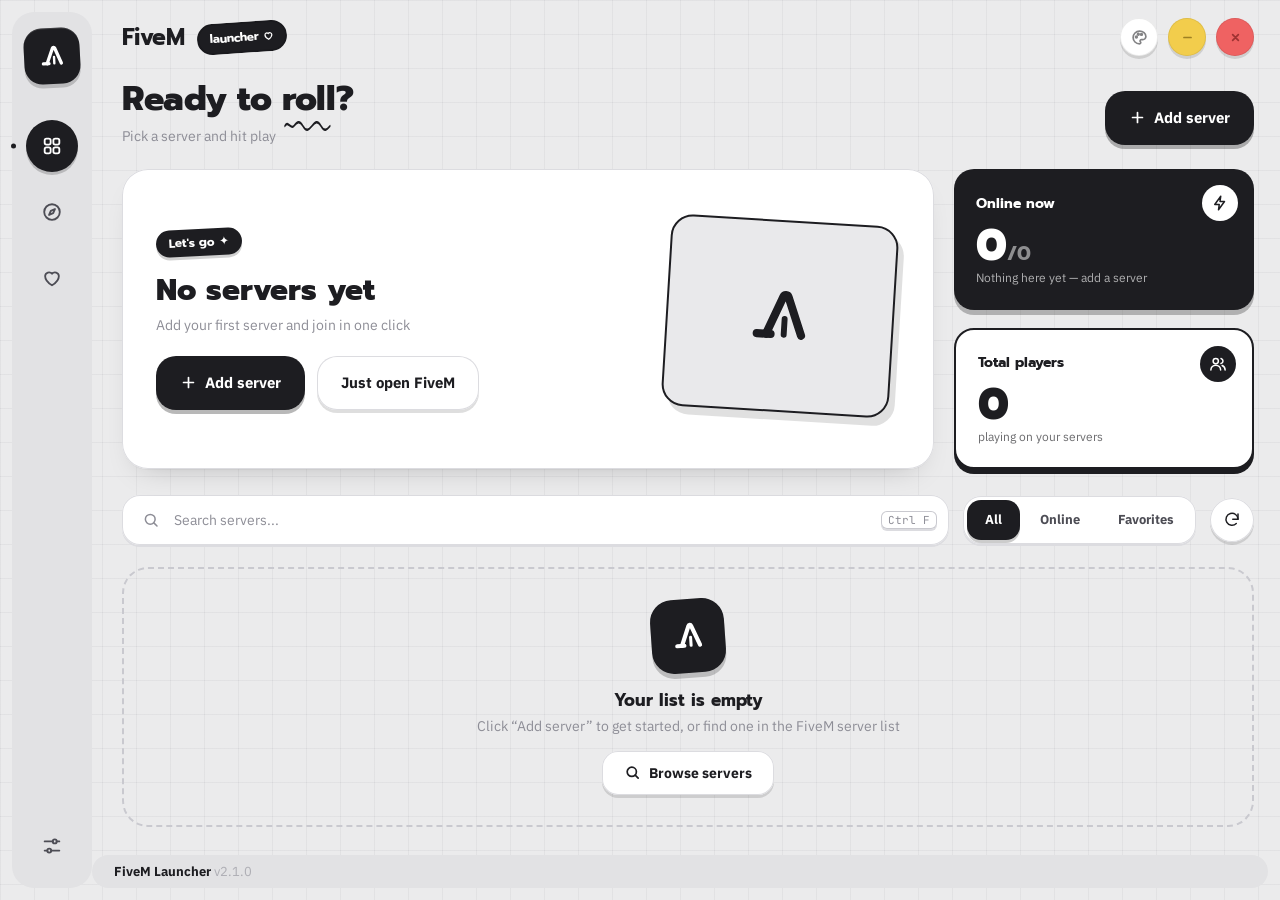
==== cmd/launcher/web/index.html @ 39880920 "2.3.0: browse the public FiveM server list - New Browse page: search servers by name/style, Thai-ser" ====
<!doctype html>
<html lang="th" data-theme="mono" data-motion="full" data-cursor="theme">
<head>
  <meta charset="utf-8" />
  <meta http-equiv="Content-Security-Policy"
    content="default-src 'self'; img-src * data: blob:; media-src * data:; style-src 'self' 'unsafe-inline'; font-src 'self' data:; script-src 'self'; connect-src 'self'" />
  <title>FiveM Launcher</title>
  <link rel="stylesheet" href="fonts/fonts.css" />
  <link rel="stylesheet" href="styles.css" />
</head>
<body>
  <div class="shell" id="shell">
    <aside class="side">
      <div class="mark" title="FiveM Launcher">
        <svg viewBox="0 0 40 40" aria-hidden="true"><path d="M13 30 21.2 9.5c.5-1.3 2.3-1.3 2.8 0L32 30" fill="none" stroke="currentColor" stroke-width="4.4" stroke-linecap="round" stroke-linejoin="round"/><path d="M8 30h7.5" stroke="currentColor" stroke-width="4.4" stroke-linecap="round"/><path d="M22.6 21.5v8.5" stroke="currentColor" stroke-width="3.2" stroke-linecap="round"/></svg>
      </div>
      <nav class="nav">
        <button class="nav-btn" data-page="home" title="หน้าหลัก">
          <svg viewBox="0 0 24 24"><rect x="4" y="4" width="6.5" height="6.5" rx="2"/><rect x="13.5" y="4" width="6.5" height="6.5" rx="2"/><rect x="4" y="13.5" width="6.5" height="6.5" rx="2"/><rect x="13.5" y="13.5" width="6.5" height="6.5" rx="2"/></svg>
        </button>
        <button class="nav-btn" data-page="browse" title="ค้นหาเซิร์ฟ">
          <svg viewBox="0 0 24 24"><circle cx="12" cy="12" r="8.5"/><path d="m15.2 8.8-1.9 4.5-4.5 1.9 1.9-4.5Z"/></svg>
        </button>
        <button class="nav-btn" data-page="favorites" title="เซิร์ฟโปรด">
          <svg viewBox="0 0 24 24"><path d="M12 20s-7.5-4.6-7.5-10.2A4.3 4.3 0 0 1 12 7.3a4.3 4.3 0 0 1 7.5 2.5C19.5 15.4 12 20 12 20Z"/></svg>
        </button>
      </nav>
      <div class="nav-spacer"></div>
      <button class="nav-btn" data-page="settings" title="ตั้งค่า">
        <svg viewBox="0 0 24 24"><path d="M4 7h9M17 7h3M4 17h3M11 17h9"/><circle cx="15" cy="7" r="2.2"/><circle cx="9" cy="17" r="2.2"/></svg>
      </button>
    </aside>

    <main class="main">
      <header class="titlebar">
        <div class="brand">
          <span class="brand-name" id="brandName">FiveM</span>
          <span class="brand-tag" id="brandTag">launcher <svg viewBox="0 0 24 24"><path d="M12 20s-7.5-4.6-7.5-10.2A4.3 4.3 0 0 1 12 7.3a4.3 4.3 0 0 1 7.5 2.5C19.5 15.4 12 20 12 20Z"/></svg></span>
        </div>
        <div class="win-ctrls">
          <button class="wc wc-theme" id="btnTheme" title="สลับธีม">
            <svg viewBox="0 0 24 24"><path d="M12 3a9 9 0 1 0 0 18c1.2 0 1.8-.9 1.8-1.8 0-.5-.2-.9-.5-1.2-.3-.3-.5-.8-.5-1.2 0-1 .8-1.8 1.8-1.8h2.1A4.3 4.3 0 0 0 21 10.7C21 6.4 17 3 12 3Z"/><circle cx="7.6" cy="11.2" r="1.2"/><circle cx="10.3" cy="7.4" r="1.2"/><circle cx="14.8" cy="7.6" r="1.2"/></svg>
          </button>
          <button class="wc wc-min" id="btnMin" title="ย่อหน้าต่าง"><svg viewBox="0 0 24 24"><path d="M7 12h10"/></svg></button>
          <button class="wc wc-close" id="btnClose" title="ปิดหน้าต่าง"><svg viewBox="0 0 24 24"><path d="m8 8 8 8M16 8l-8 8"/></svg></button>
        </div>
      </header>

      <div class="scroll" id="scroll">
        <div class="view" id="view"></div>
      </div>

      <footer class="foot">
        <div class="made">made with <span class="heart">♥</span> by <b id="madeBy">YOU</b></div>
        <button class="discord" id="btnDiscord">
          <svg viewBox="0 0 24 24"><path fill="currentColor" stroke="none" d="M19.3 5.3A16.6 16.6 0 0 0 15.2 4l-.5 1a15.4 15.4 0 0 0-5.4 0l-.5-1a16.5 16.5 0 0 0-4.1 1.3C2.1 9.2 1.4 13 1.7 16.7a16.7 16.7 0 0 0 5 2.6l1.1-1.7a10.7 10.7 0 0 1-1.7-.8l.4-.3a11.9 11.9 0 0 0 11 0l.4.3c-.5.3-1.1.6-1.7.8l1.1 1.7a16.6 16.6 0 0 0 5-2.6c.4-4.3-.7-8-3-11.4ZM8.7 14.5c-1 0-1.8-.9-1.8-2s.8-2 1.8-2 1.8.9 1.8 2-.8 2-1.8 2Zm6.6 0c-1 0-1.8-.9-1.8-2s.8-2 1.8-2 1.8.9 1.8 2-.8 2-1.8 2Z"/></svg>
          Discord
        </button>
      </footer>
    </main>
  </div>

  <div id="modalRoot"></div>
  <div class="toasts" id="toasts"></div>
  <div class="menu-layer" id="menuLayer"></div>

  <script src="config.js"></script>
  <script src="build-config.js"></script>
  <script src="i18n.js"></script>
  <script src="bridge.js"></script>
  <script src="demo-bridge.js"></script>
  <script src="app.js"></script>
</body>
</html>
---- cmd/launcher/web/fonts/fonts.css ----
/* ฟอนต์ฝังในโปรแกรม (SIL Open Font License — ดู OFL-*.txt) */
@font-face { font-family: 'Prompt'; font-weight: 600; font-display: block; src: url('Prompt-SemiBold.woff') format('woff'); }
@font-face { font-family: 'Prompt'; font-weight: 700; font-display: block; src: url('Prompt-Bold.woff') format('woff'); }
@font-face { font-family: 'Prompt'; font-weight: 800 900; font-display: block; src: url('Prompt-ExtraBold.woff') format('woff'); }
@font-face { font-family: 'Anuphan'; font-weight: 100 700; font-display: block; src: url('Anuphanwght.woff') format('woff'); }
@font-face { font-family: 'Mali'; font-weight: 400 600; font-display: block; src: url('Mali-Medium.woff') format('woff'); }
@font-face { font-family: 'Mali'; font-weight: 700 900; font-display: block; src: url('Mali-Bold.woff') format('woff'); }
@font-face { font-family: 'JetBrains Mono'; font-weight: 100 800; font-display: block; src: url('JetBrainsMonowght.woff') format('woff'); }
---- cmd/launcher/web/styles.css ----
/* ================= TOKENS ================= */
:root {
  --font-head: 'Prompt', 'Leelawadee UI', 'Loma', system-ui, sans-serif;
  --font-body: 'Anuphan', 'Leelawadee UI', 'Loma', system-ui, sans-serif;
  --font-mono: 'JetBrains Mono', 'Cascadia Mono', Consolas, monospace;

  --bg: #ebebec;
  --grid: rgba(20, 20, 30, 0.045);
  --rail: #e2e2e4;
  --surface: #ffffff;
  --surface-2: #f3f3f4;
  --surface-3: #e9e9eb;
  --ink: #1d1d21;
  --ink-2: #4d4d55;
  --muted: #8d8d96;
  --line: #dcdce0;
  --line-2: #c9c9cf;
  --strong: #1d1d21;
  --accent: #1d1d21;
  --accent-ink: #ffffff;
  --accent-soft: #e6e6e9;
  --accent-2: #8f8f99;
  --ok: #2fcf7a;
  --ok-ink: #0f5132;
  --warn: #f2b632;
  --danger: #ec5a5a;
  --btn-shadow: 0 3px 0 rgba(0, 0, 0, 0.13);
  --card-shadow: 0 1px 0 rgba(0, 0, 0, 0.03), 0 14px 30px -18px rgba(0, 0, 0, 0.25);
  --pop-shadow: 0 5px 0 var(--strong);
  --radius-xl: 26px;
  --radius-lg: 20px;
  --radius-md: 14px;
  --squiggle: #1d1d21;

  --cur-default: url("data:image/svg+xml,%3Csvg xmlns='http://www.w3.org/2000/svg' width='28' height='28' viewBox='0 0 28 28'%3E%3Cpath d='M5 3l15 9.5-6.6 1.4 3.9 7.4-3 1.6-3.9-7.5L5 20z' fill='%231d1d21' stroke='white' stroke-width='1.6' stroke-linejoin='round'/%3E%3C/svg%3E") 5 3, default;
  --cur-pointer: url("data:image/svg+xml,%3Csvg xmlns='http://www.w3.org/2000/svg' width='30' height='30' viewBox='0 0 30 30'%3E%3Cpath d='M5 3l15 9.5-6.6 1.4 3.9 7.4-3 1.6-3.9-7.5L5 20z' fill='%231d1d21' stroke='white' stroke-width='1.6' stroke-linejoin='round'/%3E%3Ccircle cx='22.5' cy='22.5' r='4' fill='white' stroke='%231d1d21' stroke-width='2'/%3E%3C/svg%3E") 5 3, pointer;
}

[data-theme='sakura'] {
  --font-head: 'Mali', 'Prompt', 'Leelawadee UI', 'Loma', sans-serif;
  --bg: #fbecf1;
  --grid: rgba(226, 104, 152, 0.075);
  --rail: #f8dfe8;
  --surface: #ffffff;
  --surface-2: #fdf3f6;
  --surface-3: #fbe4ec;
  --ink: #4a2132;
  --ink-2: #7b4a5d;
  --muted: #b98b9c;
  --line: #f4d2de;
  --line-2: #eab6c9;
  --strong: #d9628f;
  --accent: #ec6fa3;
  --accent-ink: #ffffff;
  --accent-soft: #fde0ea;
  --accent-2: #a78bfa;
  --ok: #4fd39a;
  --ok-ink: #0d5a3a;
  --btn-shadow: 0 3px 0 rgba(217, 98, 143, 0.28);
  --card-shadow: 0 1px 0 rgba(217, 98, 143, 0.06), 0 14px 30px -18px rgba(217, 98, 143, 0.45);
  --pop-shadow: 0 5px 0 #e9a3bf;
  --squiggle: #ec6fa3;
  --cur-default: url("data:image/svg+xml,%3Csvg xmlns='http://www.w3.org/2000/svg' width='28' height='28' viewBox='0 0 28 28'%3E%3Cpath d='M5 3l15 9.5-6.6 1.4 3.9 7.4-3 1.6-3.9-7.5L5 20z' fill='%23ec6fa3' stroke='white' stroke-width='1.8' stroke-linejoin='round'/%3E%3C/svg%3E") 5 3, default;
  --cur-pointer: url("data:image/svg+xml,%3Csvg xmlns='http://www.w3.org/2000/svg' width='30' height='30' viewBox='0 0 30 30'%3E%3Cg fill='%23ec6fa3' stroke='white' stroke-width='1.6'%3E%3Cellipse cx='15' cy='19.5' rx='6.6' ry='5.6'/%3E%3Ccircle cx='6.6' cy='12.4' r='2.9'/%3E%3Ccircle cx='11.2' cy='7.2' r='2.9'/%3E%3Ccircle cx='18.8' cy='7.2' r='2.9'/%3E%3Ccircle cx='23.4' cy='12.4' r='2.9'/%3E%3C/g%3E%3C/svg%3E") 15 6, pointer;
}

/* ================= BASE ================= */
* { box-sizing: border-box; }
[hidden] { display: none !important; }
html, body { margin: 0; height: 100%; background: var(--bg); overflow: hidden; }
body {
  font-family: var(--font-body);
  color: var(--ink);
  font-size: 14px;
  -webkit-font-smoothing: antialiased;
  user-select: none;
}
html[data-cursor='theme'] body { cursor: var(--cur-default); }
html[data-cursor='theme'] :is(button, a, [role='button'], .swatch, .seg button, label.chip-opt, .card, .theme-opt) { cursor: var(--cur-pointer); }
html[data-cursor='theme'] :is(input, textarea) { cursor: text; }
button { font: inherit; color: inherit; border: 0; background: none; padding: 0; cursor: pointer; }
input, textarea { font: inherit; color: inherit; user-select: text; }
svg { width: 18px; height: 18px; fill: none; stroke: currentColor; stroke-width: 2; stroke-linecap: round; stroke-linejoin: round; flex: none; }
::selection { background: var(--accent-soft); }

/* ================= SHELL ================= */
.shell {
  position: fixed; inset: 0;
  display: grid; grid-template-columns: 92px 1fr;
  background-color: var(--bg);
  background-image:
    linear-gradient(var(--grid) 1px, transparent 1px),
    linear-gradient(90deg, var(--grid) 1px, transparent 1px);
  background-size: 34px 34px;
  overflow: hidden;
  transition: background-color .35s ease;
}
html.maximized .shell { border-radius: 0; }

.side {
  margin: 12px 0 12px 12px;
  background: var(--rail);
  border-radius: 22px;
  display: flex; flex-direction: column; align-items: center;
  padding: 16px 0;
  gap: 10px;
  -webkit-app-region: drag;
  transition: background .35s;
}
.side > * { -webkit-app-region: no-drag; }
.mark {
  width: 56px; height: 56px; border-radius: 18px;
  display: grid; place-items: center;
  background: var(--accent); color: var(--accent-ink);
  box-shadow: 0 4px 0 rgba(0, 0, 0, .18), inset 0 1px 0 rgba(255,255,255,.15);
  transform: rotate(-3deg);
  margin-bottom: 26px;
}
.mark svg { width: 30px; height: 30px; }
.nav { display: flex; flex-direction: column; gap: 14px; }
.nav-spacer { flex: 1; }
.nav-btn {
  position: relative;
  width: 52px; height: 52px; border-radius: 50%;
  display: grid; place-items: center;
  color: var(--ink-2);
  transition: background .2s, color .2s, transform .15s;
}
.nav-btn:hover { background: var(--surface-3); color: var(--ink); }
.nav-btn svg { width: 22px; height: 22px; }
.nav-btn.active { background: var(--accent); color: var(--accent-ink); box-shadow: 0 3px 0 rgba(0, 0, 0, .18); }
.nav-btn.active::before {
  content: ''; position: absolute; left: -15px; top: 50%;
  width: 5px; height: 5px; border-radius: 50%; background: var(--ink);
  transform: translateY(-50%);
}
.nav-btn:active { transform: scale(.94); }

.main { display: grid; grid-template-rows: auto 1fr auto; min-width: 0; min-height: 0; }

.titlebar {
  display: flex; align-items: center; justify-content: space-between;
  padding: 18px 26px 4px 30px;
  -webkit-app-region: drag;
}
.brand { display: flex; align-items: center; gap: 12px; }
.brand-name { font-family: 'Prompt', 'Segoe UI', var(--font-head); font-weight: 700; font-size: 23px; letter-spacing: -.01em; }
.brand-tag {
  display: inline-flex; align-items: center; gap: 4px;
  background: var(--accent); color: var(--accent-ink);
  font-family: var(--font-head); font-weight: 700; font-size: 12px;
  padding: 4px 11px 5px; border-radius: 999px;
  transform: rotate(-4deg);
  border: 2px solid rgba(0,0,0,.12);
}
[data-theme='sakura'] .brand-tag { background: var(--accent-soft); color: var(--strong); border-color: var(--strong); }
.brand-tag svg { width: 11px; height: 11px; stroke-width: 2.6; }
.win-ctrls { display: flex; gap: 10px; -webkit-app-region: no-drag; }
.wc {
  width: 38px; height: 38px; border-radius: 50%;
  display: grid; place-items: center;
  box-shadow: 0 3px 0 rgba(0, 0, 0, .12), inset 0 0 0 1px rgba(0,0,0,.08);
  transition: transform .12s, filter .15s;
}
.wc svg { width: 17px; height: 17px; stroke-width: 2.4; opacity: .55; transition: opacity .15s; }
.wc:hover svg { opacity: 1; }
.wc:active { transform: translateY(2px); box-shadow: 0 1px 0 rgba(0,0,0,.12), inset 0 0 0 1px rgba(0,0,0,.08); }
.wc-theme { background: var(--surface); color: var(--ink); }
.wc-min { background: #f2cd4c; color: #5a4300; }
.wc-close { background: #ef6262; color: #5c0b0b; }

.scroll { overflow-y: auto; overflow-x: hidden; min-height: 0; padding: 4px 26px 20px 30px; }
.scroll::-webkit-scrollbar { width: 6px; }
.scroll::-webkit-scrollbar-thumb { background: var(--line-2); border-radius: 9px; }
.view { max-width: 1240px; margin: 0 auto; }

.foot {
  margin: 0 12px 12px 0;
  background: var(--rail);
  border-radius: 18px;
  display: flex; align-items: center; justify-content: space-between;
  padding: 8px 10px 8px 22px;
  font-size: 13px; color: var(--muted);
  transition: background .35s;
}
.made b { color: var(--ink); font-weight: 700; }
.heart { color: var(--accent-2); }
.discord {
  display: inline-flex; align-items: center; gap: 8px;
  padding: 8px 16px; border-radius: 13px;
  background: var(--surface); color: var(--ink); font-weight: 700; font-size: 13px;
  box-shadow: var(--btn-shadow), inset 0 0 0 1px var(--line);
}
.discord svg { width: 18px; height: 18px; }
.discord:active { transform: translateY(2px); }

/* ================= COMMON ================= */
.page-head { display: flex; align-items: flex-end; justify-content: space-between; gap: 20px; margin: 14px 0 24px; }
.h1 {
  font-family: var(--font-head); font-weight: 800; font-size: 34px; line-height: 1.25;
  margin: 0; letter-spacing: -.01em;
}
.h1 .sq { position: relative; display: inline-block; }
.h1 .sq svg { position: absolute; left: 4%; right: 0; bottom: -10px; width: 92%; height: 12px; stroke: var(--squiggle); stroke-width: 2.4; }
.sub { color: var(--muted); margin: 6px 0 0; font-size: 14px; }

.btn {
  display: inline-flex; align-items: center; justify-content: center; gap: 8px;
  height: 44px; padding: 0 22px; border-radius: 16px;
  font-weight: 700; font-size: 14px; white-space: nowrap;
  background: var(--surface); color: var(--ink);
  box-shadow: var(--btn-shadow), inset 0 0 0 1px var(--line);
  transition: transform .12s, box-shadow .12s, filter .15s, background .2s;
}
.btn:hover { filter: brightness(.98); }
.btn:active { transform: translateY(2px); box-shadow: 0 1px 0 rgba(0,0,0,.12), inset 0 0 0 1px var(--line); }
.btn svg { width: 17px; height: 17px; stroke-width: 2.4; }
.btn-dark { background: var(--accent); color: var(--accent-ink); box-shadow: 0 4px 0 rgba(0, 0, 0, .28); }
.btn-dark:active { box-shadow: 0 1px 0 rgba(0,0,0,.28); }
[data-theme='sakura'] .btn-dark { box-shadow: 0 4px 0 #c95283; }
.btn-lg { height: 54px; padding: 0 24px; border-radius: 20px; font-size: 15px; }
.btn-sm { height: 34px; padding: 0 14px; border-radius: 12px; font-size: 13px; }
.btn-tone { background: var(--tone); color: var(--tone-ink); box-shadow: 0 4px 0 var(--tone-deep), inset 0 0 0 2px rgba(0,0,0,.08); }
.btn-tone:active { box-shadow: 0 1px 0 var(--tone-deep); }
.btn-danger { background: var(--danger); color: #fff; box-shadow: 0 4px 0 #b23e3e; }
[data-theme='sakura'] .btn-danger { background: #ea5f8e; box-shadow: 0 4px 0 #b9406b; }
.btn[disabled] { opacity: .5; pointer-events: none; }
.icon-btn {
  width: 44px; height: 44px; border-radius: 50%;
  display: grid; place-items: center;
  background: var(--surface); box-shadow: var(--btn-shadow), inset 0 0 0 1px var(--line);
}
.icon-btn:active { transform: translateY(2px); }
.icon-btn.spin svg { animation: spin .8s linear infinite; }
@keyframes spin { to { transform: rotate(360deg); } }

.pill {
  display: inline-flex; align-items: center; gap: 6px;
  height: 26px; padding: 0 11px; border-radius: 999px;
  font-size: 12px; font-weight: 700; white-space: nowrap;
  background: var(--surface); color: var(--ink-2);
  box-shadow: inset 0 0 0 1px var(--line);
}
.pill svg { width: 13px; height: 13px; }
.pill-ok { background: var(--ok); color: var(--ok-ink); box-shadow: 0 2px 0 rgba(0,0,0,.12); }
.pill-ok::before, .pill-off::before { content: ''; width: 6px; height: 6px; border-radius: 50%; background: currentColor; }
.pill-off { background: var(--surface-3); color: var(--muted); }
.pill-tone { color: var(--tone-text); box-shadow: inset 0 0 0 1.5px var(--tone-line); background: var(--surface); letter-spacing: .04em; }
.pill-mono { font-family: var(--font-mono); font-weight: 600; }
.badge {
  display: inline-flex; align-items: center; gap: 6px;
  padding: 4px 13px 5px; border-radius: 999px;
  background: var(--accent); color: var(--accent-ink);
  font-family: var(--font-head); font-weight: 700; font-size: 12px;
  transform: rotate(-3deg);
  box-shadow: 0 3px 0 rgba(0, 0, 0, .18);
}
.badge.soft { background: var(--surface-3); color: var(--ink-2); box-shadow: inset 0 0 0 1.5px var(--line-2), 0 3px 0 rgba(0,0,0,.08); }

.kbd { font-family: var(--font-mono); font-size: 11px; color: var(--muted); padding: 2px 7px; border-radius: 6px; box-shadow: inset 0 0 0 1px var(--line-2), 0 2px 0 var(--line); background: var(--surface); }

/* ================= HOME ================= */
.hero-grid { display: grid; grid-template-columns: 1fr 300px; gap: 20px; }
.hero {
  position: relative;
  background: var(--surface); border-radius: var(--radius-xl);
  box-shadow: var(--card-shadow), inset 0 0 0 1px var(--line);
  padding: 34px 34px 32px;
  display: grid; grid-template-columns: minmax(0, 1fr) minmax(180px, 240px); gap: 22px; align-items: center;
  min-height: 300px;
  overflow: hidden;
}
.hero-title { font-family: var(--font-head); font-weight: 800; font-size: 30px; margin: 16px 0 6px; line-height: 1.25; text-transform: uppercase; word-break: break-word; }
.hero-desc { color: var(--muted); margin: 0 0 22px; }
.hero-chips { display: flex; flex-wrap: wrap; gap: 8px; margin: 10px 0 16px; }
.hero-actions { display: flex; gap: 12px; flex-wrap: wrap; margin-top: 22px; }
.hero-art { position: relative; height: 220px; perspective: 900px; }
.tilt-card {
  position: absolute; inset: 10px 6px 18px 6px;
  border-radius: 22px;
  border: 2.5px solid var(--strong);
  background: var(--surface-3);
  transform: rotate(3.5deg);
  box-shadow: 6px 8px 0 rgba(0, 0, 0, .12);
  overflow: hidden;
  display: grid; place-items: center;
  transition: transform .5s cubic-bezier(.2,.8,.2,1);
}
.hero:hover .tilt-card { transform: rotate(1deg) translateY(-3px); }
.tilt-card .ph-mark { width: 74px; height: 74px; color: var(--ink); }
.tilt-card img, .tilt-card .bn { position: absolute; inset: 0; width: 100%; height: 100%; object-fit: cover; }
.hero-logo {
  position: absolute; left: -16px; bottom: 0;
  width: 92px; height: 92px; border-radius: 24px;
  border: 4px solid var(--surface);
  box-shadow: 0 10px 22px -8px rgba(0,0,0,.45);
  background: var(--surface-3) center/cover;
  transform: rotate(-6deg);
  overflow: hidden;
}
.hero-logo img { width: 100%; height: 100%; object-fit: cover; }

.stats { display: grid; grid-template-rows: 1fr 1fr; gap: 18px; }
.stat {
  border-radius: var(--radius-lg); padding: 20px 22px;
  position: relative; display: flex; flex-direction: column; justify-content: center;
}
.stat .lbl { font-family: var(--font-head); font-weight: 700; font-size: 14px; }
.stat .num { font-family: 'Prompt', 'Segoe UI', var(--font-head); font-weight: 800; font-size: 44px; line-height: 1.1; margin-top: 8px; font-variant-numeric: tabular-nums; }
.stat .num small { font-size: 20px; opacity: .5; font-weight: 700; }
.stat .cap { font-size: 12px; opacity: .65; }
.stat .ico { position: absolute; top: 16px; right: 16px; width: 36px; height: 36px; border-radius: 50%; display: grid; place-items: center; }
.stat-dark { background: var(--accent); color: var(--accent-ink); box-shadow: 0 5px 0 rgba(0,0,0,.25); }
[data-theme='sakura'] .stat-dark { box-shadow: 0 5px 0 #c95283; }
.stat-dark .ico { background: var(--accent-ink); color: var(--accent); }
.stat-line { background: var(--surface); border: 2.5px solid var(--strong); box-shadow: var(--pop-shadow); }
.stat-line .ico { background: var(--strong); color: var(--surface); }

.toolbar { display: flex; gap: 14px; align-items: center; margin: 26px 0 22px; }
.search {
  flex: 1; display: flex; align-items: center; gap: 12px;
  height: 50px; padding: 0 12px 0 20px; border-radius: 18px;
  background: var(--surface); box-shadow: inset 0 0 0 1px var(--line), 0 2px 0 var(--line);
}
.search svg { color: var(--muted); }
.search input { flex: 1; border: 0; outline: 0; background: none; font-size: 14px; }
.search input::placeholder { color: var(--muted); }
.search:focus-within { box-shadow: inset 0 0 0 2px var(--strong), 0 2px 0 var(--line); }

.seg {
  display: inline-flex; padding: 4px; gap: 2px; border-radius: 18px;
  background: var(--surface); box-shadow: inset 0 0 0 1px var(--line), 0 2px 0 var(--line);
}
.seg button {
  height: 40px; padding: 0 18px; border-radius: 14px;
  font-weight: 700; font-size: 13px; color: var(--ink-2);
  transition: background .2s, color .2s;
}
.seg button:hover { color: var(--ink); }
.seg button.on { background: var(--accent); color: var(--accent-ink); box-shadow: 0 3px 0 rgba(0,0,0,.2); }
[data-theme='sakura'] .seg button.on { box-shadow: 0 3px 0 #c95283; }
.seg.sm button { height: 36px; padding: 0 16px; }

.grid { display: grid; grid-template-columns: repeat(auto-fill, minmax(290px, 1fr)); gap: 20px; padding-bottom: 8px; }
.empty {
  border: 2px dashed var(--line-2); border-radius: var(--radius-xl);
  min-height: 250px; display: grid; place-items: center; text-align: center; padding: 30px;
  color: var(--muted);
}
.empty .em-mark { width: 74px; height: 74px; border-radius: 22px; background: var(--accent); color: var(--accent-ink); display: grid; place-items: center; margin: 0 auto 14px; transform: rotate(-4deg); box-shadow: 0 5px 0 rgba(0,0,0,.2); }
.empty .em-mark svg { width: 38px; height: 38px; }
.empty b { display: block; color: var(--ink); font-family: var(--font-head); font-size: 17px; margin-bottom: 4px; }

/* ---------- server card ---------- */
.card {
  --tone: #2c2c3a; --tone-ink: #fff; --tone-deep: #111; --tone-text: #2c2c3a; --tone-line: #2c2c3a;
  position: relative;
  background: var(--surface); border-radius: var(--radius-xl);
  padding: 10px 10px 18px;
  box-shadow: var(--card-shadow), inset 0 0 0 1px var(--line);
  transition: transform .18s ease-out, box-shadow .25s;
  will-change: transform;
}
.card:hover { box-shadow: 0 18px 34px -16px color-mix(in srgb, var(--tone) 70%, transparent), inset 0 0 0 2px var(--tone); }
.card.offline .banner { filter: grayscale(.85) brightness(.95); }
.banner {
  position: relative; height: 128px; border-radius: 18px; overflow: hidden;
  background: linear-gradient(135deg, color-mix(in srgb, var(--tone) 85%, #000), var(--tone));
}
.banner img.bimg { position: absolute; inset: 0; width: 100%; height: 100%; object-fit: cover; }
.banner .blur-logo { position: absolute; inset: -30%; width: 160%; height: 160%; object-fit: cover; filter: blur(26px) saturate(1.4); opacity: .9; }
.banner .pill { position: absolute; top: 12px; left: 12px; }
.fav-btn {
  position: absolute; top: 10px; right: 10px;
  width: 34px; height: 34px; border-radius: 50%;
  display: grid; place-items: center;
  background: rgba(255,255,255,.92); color: #333;
  box-shadow: 0 2px 6px rgba(0,0,0,.15);
  transition: transform .15s;
}
.fav-btn svg { width: 17px; height: 17px; }
.fav-btn.on { color: #ef4d78; }
.fav-btn.on svg { fill: currentColor; }
.fav-btn:active { transform: scale(.88); }
.logo {
  position: relative; margin: -40px 0 0 10px;
  width: 70px; height: 70px; border-radius: 20px;
  border: 4px solid var(--surface);
  background: var(--tone); color: var(--tone-ink);
  box-shadow: 0 8px 18px -8px rgba(0,0,0,.5);
  display: grid; place-items: center; overflow: hidden;
  font-family: 'Prompt', 'Segoe UI', 'Leelawadee UI', sans-serif; font-weight: 800; font-size: 28px;
}
.logo img { width: 100%; height: 100%; object-fit: cover; }
.card-body { padding: 8px 10px 0; }
.card-name { font-family: 'Prompt', 'Segoe UI', var(--font-head); font-weight: 800; font-size: 17px; text-transform: uppercase; margin: 6px 0 2px; white-space: nowrap; overflow: hidden; text-overflow: ellipsis; }
.card-sub { font-family: var(--font-mono); font-size: 12px; color: var(--muted); white-space: nowrap; overflow: hidden; text-overflow: ellipsis; }
.card-sub.desc { font-family: var(--font-body); font-size: 13px; }
.players { display: flex; justify-content: space-between; align-items: baseline; margin: 18px 0 8px; font-size: 13px; color: var(--muted); }
.players b { color: var(--ink); font-family: var(--font-mono); font-size: 14px; }
.players svg { width: 14px; height: 14px; vertical-align: -2px; margin-right: 4px; }
.pct { font-family: var(--font-mono); font-weight: 700; font-size: 12px; }
.bar { height: 11px; border-radius: 99px; background: var(--surface-3); overflow: hidden; box-shadow: inset 0 0 0 1px var(--line); }
.bar i {
  display: block; height: 100%; border-radius: 99px; min-width: 6px;
  background-color: var(--barc, var(--ok));
  background-image: repeating-linear-gradient(-45deg, rgba(255,255,255,.28) 0 5px, transparent 5px 10px);
  background-size: 28px 28px;
  transition: width .7s cubic-bezier(.2,.8,.2,1);
}
html[data-motion='full'] .card:hover .bar i { animation: stripes 1.2s linear infinite; }
@keyframes stripes { to { background-position: 28px 0; } }
.chips { display: flex; gap: 8px; margin: 14px 0 16px; flex-wrap: wrap; }
.card-actions { display: flex; gap: 10px; align-items: center; }
.card-actions .btn { flex: 1; height: 46px; }
.more-btn { width: 44px; height: 44px; border-radius: 50%; display: grid; place-items: center; background: var(--surface-2); box-shadow: inset 0 0 0 1px var(--line), 0 2px 0 var(--line); }
.more-btn:active { transform: translateY(2px); }

.menu-layer { position: fixed; inset: 0; pointer-events: none; z-index: 60; }
.menu {
  position: absolute; pointer-events: auto; min-width: 200px;
  background: var(--surface); border-radius: 16px; padding: 6px;
  box-shadow: 0 18px 40px -12px rgba(0,0,0,.35), inset 0 0 0 1px var(--line);
  animation: pop .16s ease-out;
}
.menu button { display: flex; align-items: center; gap: 10px; width: 100%; padding: 10px 12px; border-radius: 11px; font-weight: 600; font-size: 13px; text-align: left; }
.menu button:hover { background: var(--surface-2); }
.menu button.danger { color: var(--danger); }
.menu hr { border: 0; border-top: 1px solid var(--line); margin: 4px 6px; }

/* ================= MODAL ================= */
.overlay {
  position: fixed; inset: 0; z-index: 50;
  background: rgba(30, 30, 36, .38);
  display: grid; place-items: center;
  animation: fade .2s ease-out;
}
[data-theme='sakura'] .overlay { background: rgba(120, 50, 80, .28); }
.modal {
  width: min(620px, calc(100vw - 80px)); max-height: calc(100vh - 110px);
  background: var(--surface); border-radius: 28px;
  box-shadow: 0 30px 60px -20px rgba(0,0,0,.45), 0 6px 0 var(--line-2);
  display: grid; grid-template-rows: auto 1fr auto;
  overflow: hidden;
  animation: rise .28s cubic-bezier(.2,.9,.25,1.1);
}
.modal.sm { width: min(460px, calc(100vw - 80px)); }
.modal-head { display: flex; align-items: center; justify-content: space-between; padding: 26px 28px 12px; }
.modal-head h2 { margin: 0; font-family: var(--font-head); font-weight: 800; font-size: 24px; }
.x-btn { width: 38px; height: 38px; border-radius: 50%; display: grid; place-items: center; background: var(--surface); box-shadow: inset 0 0 0 1.5px var(--ink-2), 0 2px 0 var(--line-2); color: var(--ink-2); }
.x-btn svg { width: 16px; height: 16px; }
.modal-body { overflow-y: auto; padding: 6px 28px 20px; }
.modal-body::-webkit-scrollbar { width: 6px; }
.modal-body::-webkit-scrollbar-thumb { background: var(--line-2); border-radius: 9px; }
.modal-foot { display: flex; justify-content: flex-end; gap: 12px; padding: 16px 28px 22px; border-top: 1px solid var(--line); }
.modal-foot .btn { min-width: 110px; }

.field { margin-bottom: 18px; }
.field > label { display: block; font-family: var(--font-head); font-weight: 700; font-size: 13.5px; margin-bottom: 8px; }
.field > label small { font-family: var(--font-body); color: var(--muted); font-weight: 500; font-size: 11.5px; margin-left: 6px; }
.input {
  width: 100%; height: 50px; padding: 0 20px; border-radius: 18px; border: 0; outline: 0;
  background: var(--surface-2);
  box-shadow: inset 0 0 0 1px var(--line);
  font-size: 14px;
  transition: box-shadow .15s, background .15s;
}
textarea.input { height: 84px; padding: 14px 20px; resize: none; line-height: 1.5; }
.input:focus { background: var(--surface); box-shadow: inset 0 0 0 2px var(--strong); }
.input::placeholder { color: var(--muted); }
.row { display: flex; gap: 12px; }
.row > * { flex: 1; }
.row > .btn { flex: none; }
.hint { font-size: 11.5px; color: var(--muted); margin-top: 8px; line-height: 1.6; }
.hint.ok { color: #1ea960; }
.hint.err { color: var(--danger); }
.cols-2 { display: grid; grid-template-columns: 1fr 1fr; gap: 14px; }

.preview {
  border-radius: 22px; padding: 10px 10px 14px; margin: 4px 0 20px;
  background: var(--surface-2); box-shadow: inset 0 0 0 1px var(--line);
}
.preview .pv-banner {
  height: 96px; border-radius: 16px; position: relative; overflow: hidden;
  background-color: var(--surface-3);
  background-image: radial-gradient(var(--line-2) 1.2px, transparent 1.3px);
  background-size: 14px 14px;
}
.preview .pv-banner img { position: absolute; inset: 0; width: 100%; height: 100%; object-fit: cover; }
.preview .pv-banner .blur-logo { position: absolute; inset: -30%; width: 160%; height: 160%; object-fit: cover; filter: blur(24px) saturate(1.4); }
.pv-row { display: flex; align-items: center; gap: 14px; margin: -26px 8px 0; position: relative; }
.pv-logo {
  width: 64px; height: 64px; border-radius: 18px; flex: none;
  background: var(--surface); border: 2px solid var(--ink-2);
  display: grid; place-items: center; overflow: hidden;
  font-family: 'Prompt', 'Segoe UI', 'Leelawadee UI', sans-serif; font-weight: 800; font-size: 22px; color: var(--ink-2);
  box-shadow: 0 4px 0 rgba(0,0,0,.12);
}
.pv-logo.has { border: 3px solid var(--surface); box-shadow: 0 8px 16px -6px rgba(0,0,0,.4); }
.pv-logo img { width: 100%; height: 100%; object-fit: cover; }
.pv-info { flex: 1; min-width: 0; padding-top: 26px; }
.pv-info b { display: block; font-family: 'Prompt', 'Segoe UI', var(--font-head); font-weight: 800; font-size: 15px; text-transform: uppercase; overflow: hidden; text-overflow: ellipsis; white-space: nowrap; }
.pv-info > span:not(.pill) { font-size: 12px; color: var(--muted); }
.pv-row .btn-sm { margin-top: 26px; }

.chip-grid { display: grid; grid-template-columns: repeat(3, 1fr); gap: 10px; }
.chip-opt {
  height: 42px; border-radius: 15px; display: grid; place-items: center;
  font-weight: 700; font-size: 13px; letter-spacing: .06em;
  background: var(--surface-2); box-shadow: inset 0 0 0 1px var(--line), 0 3px 0 var(--line-2);
  transition: transform .12s, background .15s;
}
.chip-opt.on { background: var(--accent); color: var(--accent-ink); box-shadow: 0 3px 0 rgba(0,0,0,.25); transform: rotate(-2deg); }
.chip-opt:active { transform: translateY(2px); }

.swatches { display: flex; gap: 8px; flex-wrap: wrap; align-items: center; }
.swatch {
  width: 38px; height: 38px; border-radius: 50%;
  background: var(--c); position: relative;
  box-shadow: inset 0 0 0 2px rgba(0,0,0,.12);
  transition: transform .15s;
}
.swatch:hover { transform: scale(1.08); }
.swatch.on { box-shadow: 0 0 0 3px var(--surface), 0 0 0 5.5px var(--ink); }
.swatch.auto { background: conic-gradient(#f87171, #fbbf24, #a3e635, #34d399, #60a5fa, #a78bfa, #f472b6, #f87171); }
.swatch.auto::after { content: '✦'; position: absolute; inset: 0; display: grid; place-items: center; color: #fff; font-size: 14px; text-shadow: 0 1px 2px rgba(0,0,0,.4); }
.swatch.custom { background: var(--surface); box-shadow: inset 0 0 0 1.5px var(--line-2); border: 2px dashed var(--line-2); display: grid; place-items: center; color: var(--muted); }
.swatch.custom.on { background: var(--c); border: 0; color: transparent; }
.swatch.custom input { position: absolute; inset: 0; opacity: 0; width: 100%; height: 100%; cursor: inherit; }
.tone-now { display: inline-flex; align-items: center; gap: 6px; font-family: var(--font-body); font-size: 11.5px; color: var(--muted); font-weight: 500; margin-left: 8px; }
.tone-now i { width: 10px; height: 10px; border-radius: 50%; background: var(--c); display: inline-block; }
.tone-now code { font-family: var(--font-mono); }

/* ================= SETTINGS ================= */
.sect {
  background: var(--surface); border-radius: var(--radius-xl);
  box-shadow: var(--card-shadow), inset 0 0 0 1px var(--line);
  padding: 26px 28px; margin-bottom: 18px;
}
.sect h3 { margin: 0; font-family: var(--font-head); font-weight: 800; font-size: 18px; }
.sect p.d { margin: 6px 0 20px; color: var(--muted); font-size: 13px; line-height: 1.6; }
.sect-row { display: grid; grid-template-columns: 1fr 1fr; gap: 18px; }
.sect-row .sect { margin-bottom: 18px; }
.theme-opts { display: grid; grid-template-columns: 1fr 1fr; gap: 18px; }
.theme-opt {
  position: relative; text-align: left;
  border-radius: 22px; padding: 14px 14px 16px;
  background: var(--surface); box-shadow: inset 0 0 0 1.5px var(--line);
  transition: transform .15s, box-shadow .15s;
}
.theme-opt.on { box-shadow: inset 0 0 0 2.5px var(--strong), 0 4px 0 var(--line-2); }
.theme-opt .check { position: absolute; top: -10px; right: -10px; width: 30px; height: 30px; border-radius: 50%; background: var(--accent); color: var(--accent-ink); display: none; place-items: center; border: 3px solid var(--surface); }
.theme-opt.on .check { display: grid; }
.theme-opt .check svg { width: 14px; height: 14px; stroke-width: 3; }
.mini { border-radius: 14px; padding: 12px; display: grid; grid-template-columns: 1fr 1fr; gap: 8px; }
.mini .t { grid-column: 1 / -1; height: 6px; border-radius: 9px; }
.mini .a, .mini .b { height: 38px; border-radius: 9px; }
.mini .c { grid-column: 1 / span 1; height: 8px; border-radius: 9px; }
.mini.mono { background: #f1f1f2; } .mini.mono .t { background: #2a2a2f; width: 80%; } .mini.mono .a { background: #fff; box-shadow: inset 0 0 0 1px #ddd; } .mini.mono .b { background: #a3a3aa; } .mini.mono .c { background: #2a2a2f; }
.mini.sakura { background: #fdeef3; } .mini.sakura .t { background: #8a3c5c; width: 80%; } .mini.sakura .a { background: #fff; box-shadow: inset 0 0 0 1px #f4cddc; } .mini.sakura .b { background: #9f7cf6; } .mini.sakura .c { background: #ef7cab; }
.theme-meta { display: flex; justify-content: space-between; align-items: center; margin-top: 14px; }
.theme-meta b { font-family: var(--font-head); font-size: 15px; }
.theme-meta small { display: block; color: var(--muted); font-size: 12px; margin-top: 2px; }
.theme-meta .pill { height: 22px; font-size: 11px; }
.pill-sakura { background: #ef7cab; color: #fff; box-shadow: none; font-family: 'Mali', var(--font-head); }

.path-box { display: flex; align-items: center; gap: 12px; padding: 12px 16px; border-radius: 16px; background: var(--surface-2); box-shadow: inset 0 0 0 1px var(--line); margin-bottom: 14px; min-width: 0; }
.path-box code { font-family: var(--font-mono); font-size: 12.5px; color: var(--ink-2); overflow: hidden; text-overflow: ellipsis; white-space: nowrap; user-select: text; }
.btn-row { display: flex; gap: 12px; flex-wrap: wrap; }
.metrics { display: grid; grid-template-columns: 1fr 1fr; gap: 12px; margin-top: 14px; max-width: 700px; }
.metric { display: flex; justify-content: space-between; padding: 12px 18px; border-radius: 14px; background: var(--surface-2); box-shadow: inset 0 0 0 1px var(--line); font-family: var(--font-mono); font-size: 12.5px; color: var(--muted); }
.metric b { color: var(--accent); font-weight: 600; }
[data-theme='mono'] .metric b { color: var(--ink-2); }

.cache-list { border-radius: 18px; background: var(--surface-2); box-shadow: inset 0 0 0 1px var(--line); padding: 8px 20px; }
.cache-item { display: grid; grid-template-columns: 220px 1fr 90px; gap: 16px; align-items: center; padding: 11px 0; font-family: var(--font-mono); font-size: 12.5px; color: var(--ink-2); }
.cache-item + .cache-item { border-top: 1px dashed var(--line); }
.cache-item .nm { display: flex; align-items: center; gap: 10px; }
.cache-item .nm svg { width: 15px; height: 15px; color: var(--muted); }
.cache-item .track { height: 6px; border-radius: 9px; background: var(--surface-3); overflow: hidden; }
.cache-item .track i { display: block; height: 100%; background: var(--accent); border-radius: 9px; transition: width .6s; }
.cache-item .sz { text-align: right; }
.cache-item.none { opacity: .5; }
.cache-foot { display: flex; justify-content: space-between; align-items: center; margin-top: 16px; }
.cache-foot .tot { font-family: var(--font-mono); font-size: 13px; color: var(--muted); }
.cache-foot .tot b { color: var(--accent); }
[data-theme='mono'] .cache-foot .tot b { color: var(--ink); }
.warn-box { padding: 12px 16px; border-radius: 14px; background: #fff4d6; color: #7a5a00; font-size: 13px; margin-bottom: 14px; }

.about { display: flex; align-items: center; gap: 16px; padding: 16px 18px; border-radius: 18px; background: var(--surface-2); box-shadow: inset 0 0 0 1px var(--line); margin-top: 18px; }
.about .mark { margin: 0; width: 48px; height: 48px; border-radius: 15px; }
.about .mark svg { width: 26px; height: 26px; }
.about b { font-family: var(--font-head); }
.about small { display: block; color: var(--muted); font-size: 12px; font-family: var(--font-mono); }

.confirm-list { border-radius: 16px; padding: 10px 16px; background: var(--surface-2); box-shadow: inset 0 0 0 1px var(--line); font-family: var(--font-mono); font-size: 12.5px; margin: 14px 0; }
.confirm-list div { display: flex; justify-content: space-between; padding: 6px 0; }
.confirm-list div span:last-child { color: var(--accent); }
[data-theme='mono'] .confirm-list div span:last-child { color: var(--danger); }
.confirm-text { color: var(--muted); font-size: 13px; line-height: 1.6; margin: 0; }

/* ================= TOAST ================= */
.toasts { position: fixed; top: 74px; right: 30px; z-index: 80; display: flex; flex-direction: column; gap: 10px; align-items: flex-end; pointer-events: none; }
.toast {
  display: flex; align-items: center; gap: 12px;
  padding: 10px 18px 10px 10px; border-radius: 18px;
  background: var(--surface); font-weight: 600; font-size: 13.5px;
  border: 2px solid var(--strong); box-shadow: var(--pop-shadow);
  animation: toastIn .35s cubic-bezier(.2,.9,.25,1.2);
}
.toast .ti { width: 28px; height: 28px; border-radius: 50%; background: var(--accent); color: var(--accent-ink); display: grid; place-items: center; }
.toast .ti svg { width: 14px; height: 14px; stroke-width: 3; }
.toast.err .ti { background: var(--danger); }
.toast.out { animation: toastOut .3s ease-in forwards; }
@keyframes toastIn { from { opacity: 0; transform: translateX(30px) scale(.9); } }
@keyframes toastOut { to { opacity: 0; transform: translateX(30px); } }

/* ================= MOTION ================= */
@keyframes fade { from { opacity: 0; } }
@keyframes rise { from { opacity: 0; transform: translateY(24px) scale(.97); } }
@keyframes pop { from { opacity: 0; transform: scale(.94); } }
@keyframes enter { from { opacity: 0; transform: translateY(14px); } }
html[data-motion='full'] .view.enter > * { animation: enter .45s cubic-bezier(.2,.8,.2,1) backwards; }
html[data-motion='full'] .view.enter > *:nth-child(2) { animation-delay: .05s; }
html[data-motion='full'] .view.enter > *:nth-child(3) { animation-delay: .1s; }
html[data-motion='full'] .view.enter > *:nth-child(4) { animation-delay: .15s; }
html[data-motion='full'] .view.enter > *:nth-child(n+5) { animation-delay: .2s; }
html[data-motion='full'] .grid .card { animation: enter .45s cubic-bezier(.2,.8,.2,1) backwards; animation-delay: calc(var(--i, 0) * 45ms); }
html[data-motion='reduced'] *, html[data-motion='reduced'] *::before, html[data-motion='reduced'] *::after { animation: none !important; transition: none !important; }

@media (max-width: 1120px) {
  .hero-grid { grid-template-columns: 1fr 250px; }
  .hero { grid-template-columns: minmax(0, 1fr) 190px; padding: 28px 26px; }
}

/* โหมดพักตอนไปทำอย่างอื่น: หยุดแอนิเมชันทั้งหมด */
html.idle *, html.idle *::before, html.idle *::after { animation-play-state: paused !important; transition: none !important; }
html.idle[data-perf='eco'] :is(.bimg, .bn, .blur-logo) { visibility: hidden; }

/* แถบแจ้งอัปเดต */
.toast.upd { pointer-events: auto; gap: 10px; padding-right: 10px; }
.toast.upd .btn-sm { height: 32px; padding: 0 12px; }

/* ================= BROWSE ================= */
.b-meta { color: var(--muted); font-size: 13px; margin: -8px 0 14px; min-height: 20px; }
.b-list { display: grid; gap: 10px; }
.b-row {
  display: grid; grid-template-columns: 54px minmax(0, 1fr) 170px auto; gap: 16px; align-items: center;
  background: var(--surface); border-radius: 18px; padding: 12px 14px;
  box-shadow: inset 0 0 0 1px var(--line), 0 2px 0 var(--line);
  transition: box-shadow .15s, transform .15s;
}
.b-row:hover { box-shadow: inset 0 0 0 2px var(--strong), 0 3px 0 var(--line); }
.b-ic { position: relative; width: 54px; height: 54px; border-radius: 15px; overflow: hidden; background: var(--surface-3); display: grid; place-items: center; font: 800 20px 'Prompt', var(--font-head); color: var(--muted); }
.b-ic img { position: absolute; inset: 0; width: 100%; height: 100%; object-fit: cover; }
.b-name { font-family: 'Prompt', var(--font-head); font-weight: 700; font-size: 15px; white-space: nowrap; overflow: hidden; text-overflow: ellipsis; }
.b-sub { color: var(--muted); font-size: 12.5px; white-space: nowrap; overflow: hidden; text-overflow: ellipsis; margin-top: 2px; }
.b-pl { font-size: 12.5px; color: var(--muted); }
.b-pl b { color: var(--ink); font-family: var(--font-mono); font-size: 14px; }
.b-pl .bar { height: 7px; margin-top: 6px; }
.b-act { display: flex; gap: 8px; }
.b-act .btn-sm svg { width: 14px; height: 14px; }
.b-more { display: flex; justify-content: center; padding: 18px 0 6px; }
.b-row.skel .b-ic, .b-row.skel .b-main i { background: linear-gradient(90deg, var(--surface-3), var(--surface-2), var(--surface-3)); background-size: 200% 100%; animation: shimmer 1.2s linear infinite; }
.b-row.skel .b-main i { display: block; height: 12px; border-radius: 6px; width: 60%; }
.b-row.skel .b-main i + i { width: 35%; margin-top: 8px; }
@keyframes shimmer { to { background-position: -200% 0; } }
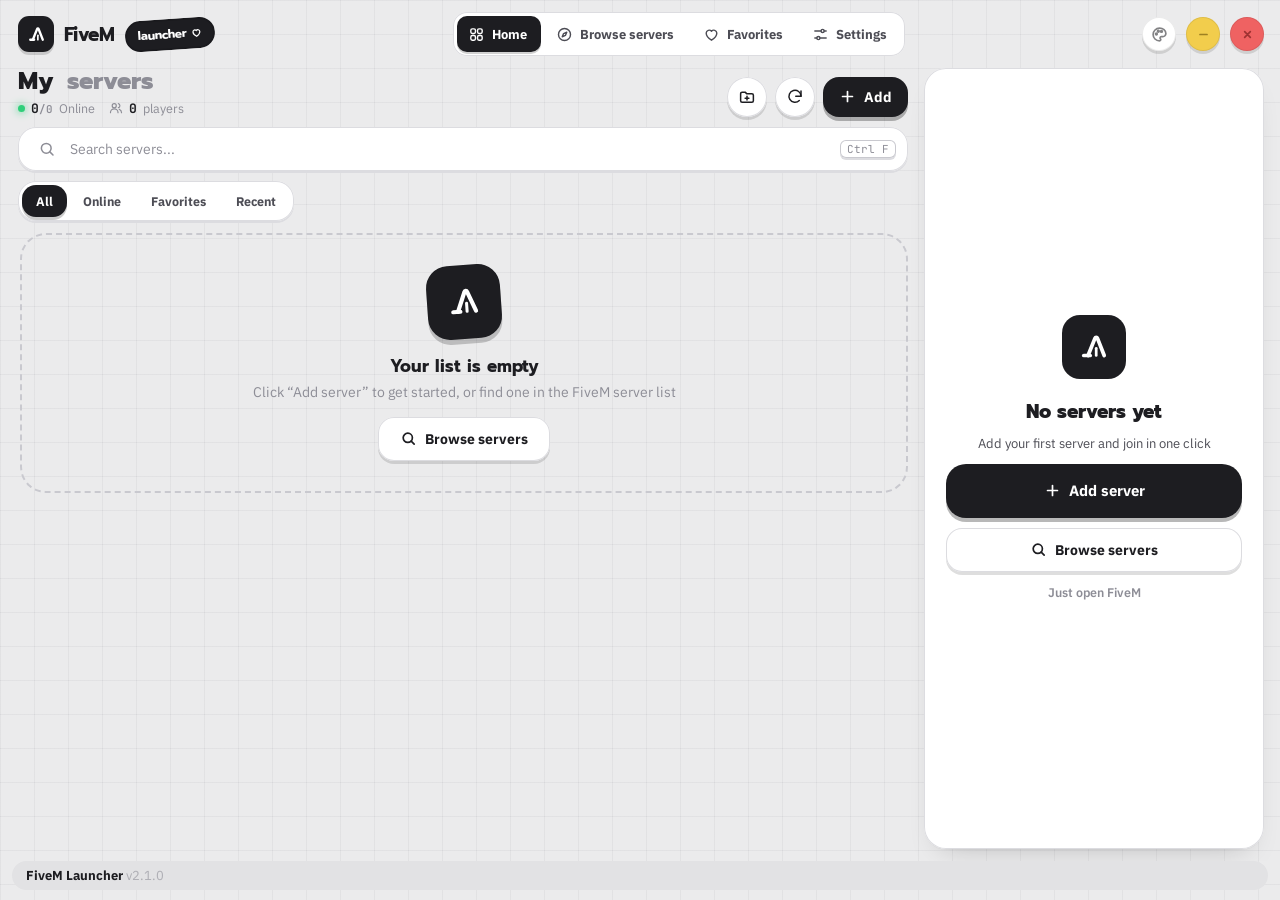
==== commit ded29990: "2.8.0: new layout - top tabs and list/detail home - Navigation moves from the sidebar to tabs in the" ====
--- a/cmd/launcher/web/index.html
+++ b/cmd/launcher/web/index.html
@@ -10,33 +10,22 @@
 </head>
 <body>
   <div class="shell" id="shell">
-    <aside class="side">
-      <div class="mark" title="FiveM Launcher">
-        <svg viewBox="0 0 40 40" aria-hidden="true"><path d="M13 30 21.2 9.5c.5-1.3 2.3-1.3 2.8 0L32 30" fill="none" stroke="currentColor" stroke-width="4.4" stroke-linecap="round" stroke-linejoin="round"/><path d="M8 30h7.5" stroke="currentColor" stroke-width="4.4" stroke-linecap="round"/><path d="M22.6 21.5v8.5" stroke="currentColor" stroke-width="3.2" stroke-linecap="round"/></svg>
-      </div>
-      <nav class="nav">
-        <button class="nav-btn" data-page="home" title="หน้าหลัก">
-          <svg viewBox="0 0 24 24"><rect x="4" y="4" width="6.5" height="6.5" rx="2"/><rect x="13.5" y="4" width="6.5" height="6.5" rx="2"/><rect x="4" y="13.5" width="6.5" height="6.5" rx="2"/><rect x="13.5" y="13.5" width="6.5" height="6.5" rx="2"/></svg>
-        </button>
-        <button class="nav-btn" data-page="browse" title="ค้นหาเซิร์ฟ">
-          <svg viewBox="0 0 24 24"><circle cx="12" cy="12" r="8.5"/><path d="m15.2 8.8-1.9 4.5-4.5 1.9 1.9-4.5Z"/></svg>
-        </button>
-        <button class="nav-btn" data-page="favorites" title="เซิร์ฟโปรด">
-          <svg viewBox="0 0 24 24"><path d="M12 20s-7.5-4.6-7.5-10.2A4.3 4.3 0 0 1 12 7.3a4.3 4.3 0 0 1 7.5 2.5C19.5 15.4 12 20 12 20Z"/></svg>
-        </button>
-      </nav>
-      <div class="nav-spacer"></div>
-      <button class="nav-btn" data-page="settings" title="ตั้งค่า">
-        <svg viewBox="0 0 24 24"><path d="M4 7h9M17 7h3M4 17h3M11 17h9"/><circle cx="15" cy="7" r="2.2"/><circle cx="9" cy="17" r="2.2"/></svg>
-      </button>
-    </aside>
 
     <main class="main">
       <header class="titlebar">
         <div class="brand">
+          <div class="mark sm" title="FiveM Launcher">
+        <svg viewBox="0 0 40 40" aria-hidden="true"><path d="M13 30 21.2 9.5c.5-1.3 2.3-1.3 2.8 0L32 30" fill="none" stroke="currentColor" stroke-width="4.4" stroke-linecap="round" stroke-linejoin="round"/><path d="M8 30h7.5" stroke="currentColor" stroke-width="4.4" stroke-linecap="round"/><path d="M22.6 21.5v8.5" stroke="currentColor" stroke-width="3.2" stroke-linecap="round"/></svg>
+      </div>
           <span class="brand-name" id="brandName">FiveM</span>
           <span class="brand-tag" id="brandTag">launcher <svg viewBox="0 0 24 24"><path d="M12 20s-7.5-4.6-7.5-10.2A4.3 4.3 0 0 1 12 7.3a4.3 4.3 0 0 1 7.5 2.5C19.5 15.4 12 20 12 20Z"/></svg></span>
         </div>
+        <nav class="tabs">
+          <button class="nav-btn" data-page="home" title="หน้าหลัก"><svg viewBox="0 0 24 24"><rect x="4" y="4" width="6.5" height="6.5" rx="2"/><rect x="13.5" y="4" width="6.5" height="6.5" rx="2"/><rect x="4" y="13.5" width="6.5" height="6.5" rx="2"/><rect x="13.5" y="13.5" width="6.5" height="6.5" rx="2"/></svg><span>หน้าหลัก</span></button>
+          <button class="nav-btn" data-page="browse" title="ค้นหาเซิร์ฟ"><svg viewBox="0 0 24 24"><circle cx="12" cy="12" r="8.5"/><path d="m15.2 8.8-1.9 4.5-4.5 1.9 1.9-4.5Z"/></svg><span>ค้นหาเซิร์ฟ</span></button>
+          <button class="nav-btn" data-page="favorites" title="เซิร์ฟโปรด"><svg viewBox="0 0 24 24"><path d="M12 20s-7.5-4.6-7.5-10.2A4.3 4.3 0 0 1 12 7.3a4.3 4.3 0 0 1 7.5 2.5C19.5 15.4 12 20 12 20Z"/></svg><span>โปรด</span></button>
+          <button class="nav-btn" data-page="settings" title="ตั้งค่า"><svg viewBox="0 0 24 24"><path d="M4 7h9M17 7h3M4 17h3M11 17h9"/><circle cx="15" cy="7" r="2.2"/><circle cx="9" cy="17" r="2.2"/></svg><span>ตั้งค่า</span></button>
+        </nav>
         <div class="win-ctrls">
           <button class="wc wc-theme" id="btnTheme" title="สลับธีม">
             <svg viewBox="0 0 24 24"><path d="M12 3a9 9 0 1 0 0 18c1.2 0 1.8-.9 1.8-1.8 0-.5-.2-.9-.5-1.2-.3-.3-.5-.8-.5-1.2 0-1 .8-1.8 1.8-1.8h2.1A4.3 4.3 0 0 0 21 10.7C21 6.4 17 3 12 3Z"/><circle cx="7.6" cy="11.2" r="1.2"/><circle cx="10.3" cy="7.4" r="1.2"/><circle cx="14.8" cy="7.6" r="1.2"/></svg>
--- a/cmd/launcher/web/fonts/fonts.css
+++ b/cmd/launcher/web/fonts/fonts.css
@@ -6,3 +6,6 @@
 @font-face { font-family: 'Mali'; font-weight: 400 600; font-display: block; src: url('Mali-Medium.woff') format('woff'); }
 @font-face { font-family: 'Mali'; font-weight: 700 900; font-display: block; src: url('Mali-Bold.woff') format('woff'); }
 @font-face { font-family: 'JetBrains Mono'; font-weight: 100 800; font-display: block; src: url('JetBrainsMonowght.woff') format('woff'); }
+@font-face { font-family: 'Kanit'; font-weight: 300 400; font-display: block; src: url('Kanit-Regular.woff') format('woff'); }
+@font-face { font-family: 'Kanit'; font-weight: 500; font-display: block; src: url('Kanit-Medium.woff') format('woff'); }
+@font-face { font-family: 'Kanit'; font-weight: 600 900; font-display: block; src: url('Kanit-SemiBold.woff') format('woff'); }
--- a/cmd/launcher/web/styles.css
+++ b/cmd/launcher/web/styles.css
@@ -86,7 +86,7 @@
 /* ================= SHELL ================= */
 .shell {
   position: fixed; inset: 0;
-  display: grid; grid-template-columns: 92px 1fr;
+  display: grid; grid-template-columns: 1fr;
   background-color: var(--bg);
   background-image:
     linear-gradient(var(--grid) 1px, transparent 1px),
@@ -271,6 +271,9 @@
   overflow: hidden;
 }
 .hero-title { font-family: var(--font-head); font-weight: 800; font-size: 30px; margin: 16px 0 6px; line-height: 1.25; text-transform: uppercase; word-break: break-word; }
+.hero-title { display: -webkit-box; -webkit-box-orient: vertical; -webkit-line-clamp: 2; overflow: hidden; }
+.hero-title.long { font-size: 24px; }
+.hero-title.xlong { font-size: 20px; }
 .hero-desc { color: var(--muted); margin: 0 0 22px; }
 .hero-chips { display: flex; flex-wrap: wrap; gap: 8px; margin: 10px 0 16px; }
 .hero-actions { display: flex; gap: 12px; flex-wrap: wrap; margin-top: 22px; }
@@ -541,7 +544,7 @@
 .sect p.d { margin: 6px 0 20px; color: var(--muted); font-size: 13px; line-height: 1.6; }
 .sect-row { display: grid; grid-template-columns: 1fr 1fr; gap: 18px; }
 .sect-row .sect { margin-bottom: 18px; }
-.theme-opts { display: grid; grid-template-columns: 1fr 1fr; gap: 18px; }
+.theme-opts { display: grid; grid-template-columns: repeat(3, minmax(0, 1fr)); gap: 16px; }
 .theme-opt {
   position: relative; text-align: left;
   border-radius: 22px; padding: 14px 14px 16px;
@@ -600,7 +603,7 @@
 .confirm-text { color: var(--muted); font-size: 13px; line-height: 1.6; margin: 0; }
 
 /* ================= TOAST ================= */
-.toasts { position: fixed; top: 74px; right: 30px; z-index: 80; display: flex; flex-direction: column; gap: 10px; align-items: flex-end; pointer-events: none; }
+.toasts { position: fixed; bottom: 76px; right: 26px; z-index: 80; display: flex; flex-direction: column; gap: 10px; align-items: flex-end; pointer-events: none; max-width: min(520px, calc(100vw - 140px)); }
 .toast {
   display: flex; align-items: center; gap: 12px;
   padding: 10px 18px 10px 10px; border-radius: 18px;
@@ -612,8 +615,8 @@
 .toast .ti svg { width: 14px; height: 14px; stroke-width: 3; }
 .toast.err .ti { background: var(--danger); }
 .toast.out { animation: toastOut .3s ease-in forwards; }
-@keyframes toastIn { from { opacity: 0; transform: translateX(30px) scale(.9); } }
-@keyframes toastOut { to { opacity: 0; transform: translateX(30px); } }
+@keyframes toastIn { from { opacity: 0; transform: translateY(16px) scale(.94); } }
+@keyframes toastOut { to { opacity: 0; transform: translateY(10px); } }
 
 /* ================= MOTION ================= */
 @keyframes fade { from { opacity: 0; } }
@@ -665,3 +668,404 @@
 .b-row.skel .b-main i { display: block; height: 12px; border-radius: 6px; width: 60%; }
 .b-row.skel .b-main i + i { width: 35%; margin-top: 8px; }
 @keyframes shimmer { to { background-position: -200% 0; } }
+.b-lock { display: inline-block; font: 700 11px var(--font-body); color: #8a6100; background: #fff1c9; border-radius: 99px; padding: 1px 8px; margin-right: 8px; vertical-align: 2px; }
+
+/* ปุ่มแจ้งเตือนบนการ์ด */
+.pill-bell { cursor: pointer; background: var(--surface-2); color: var(--ink-2); box-shadow: inset 0 0 0 1px var(--line-2); font-family: var(--font-body); }
+.pill-bell:hover { box-shadow: inset 0 0 0 1.5px var(--strong); color: var(--ink); }
+.pill-bell.on { background: #fff1c9; color: #7a5600; box-shadow: inset 0 0 0 1.5px #f2c94c; }
+html[data-motion='full'] .pill-bell.on { animation: ring 2.4s ease-in-out infinite; }
+@keyframes ring { 0%, 86%, 100% { transform: rotate(0); } 90% { transform: rotate(-4deg); } 95% { transform: rotate(4deg); } }
+
+/* แถบอัปเดตในแถบล่าง (ไม่บังเนื้อหา) */
+.foot { gap: 12px; }
+.made { margin-right: auto; min-width: 0; white-space: nowrap; overflow: hidden; text-overflow: ellipsis; }
+.foot-upd { display: flex; align-items: center; gap: 8px; padding: 4px 6px 4px 12px; border-radius: 14px; background: var(--surface); box-shadow: inset 0 0 0 1.5px var(--strong); font-weight: 600; font-size: 13px; color: var(--ink); white-space: nowrap; animation: toastIn .35s ease-out; }
+.foot-upd .fu-ic { display: grid; place-items: center; color: var(--accent); }
+.foot-upd .fu-ic svg { width: 16px; height: 16px; }
+.foot-upd .btn-sm { height: 30px; padding: 0 12px; }
+
+/* ================= GROUPS & DRAG ================= */
+.grp { margin-bottom: 26px; }
+.grp-head { display: flex; align-items: center; gap: 10px; margin: 2px 0 12px; min-height: 34px; }
+.grp-name { font-family: var(--font-head); font-weight: 800; font-size: 17px; white-space: nowrap; overflow: hidden; text-overflow: ellipsis; }
+.grp-count { font: 700 12px var(--font-mono); color: var(--muted); background: var(--surface); box-shadow: inset 0 0 0 1px var(--line); border-radius: 99px; padding: 2px 9px; }
+.grp-tog, .grp-more { width: 30px; height: 30px; border-radius: 10px; display: grid; place-items: center; color: var(--ink-2); }
+.grp-tog:hover, .grp-more:hover { background: var(--surface-3); color: var(--ink); }
+.grp-tog svg { width: 18px; height: 18px; transition: transform .2s; }
+.grp.collapsed .grp-tog svg { transform: rotate(-90deg); }
+.grp.collapsed .grid { display: none; }
+.grp-head::after { content: ''; flex: 1; height: 1px; background: var(--line); margin-left: 6px; order: 9; }
+.grp-more { order: 10; }
+.grp-empty { grid-column: 1 / -1; border: 2px dashed var(--line-2); border-radius: var(--radius-lg); padding: 26px; text-align: center; color: var(--muted); font-size: 13px; }
+.card[draggable="true"] { cursor: grab; }
+.card.dragging { opacity: .35; transform: none !important; }
+.card.drop-before::before, .card.drop-after::after {
+  content: ''; position: absolute; top: 8%; bottom: 8%; width: 5px; border-radius: 9px; background: var(--accent); z-index: 5;
+}
+.card.drop-before::before { left: -13px; }
+.card.drop-after::after { right: -13px; }
+.grid.drop-into { outline: 2.5px dashed var(--accent); outline-offset: 8px; border-radius: var(--radius-xl); }
+body.dnd .card * { pointer-events: none; }
+.menu { overflow-y: auto; }
+.menu-label { font-size: 11.5px; color: var(--muted); padding: 6px 12px 2px; font-weight: 600; }
+.menu .mk { display: inline-block; width: 18px; }
+.menu button:disabled { opacity: .4; }
+
+/* ================= LAYOUT v3: แท็บด้านบน + ลิสต์/รายละเอียด ================= */
+.titlebar { padding: 12px 16px 6px 18px; gap: 14px; }
+.brand { gap: 10px; min-width: 0; flex: none; }
+.brand-name { font-size: 19px; }
+.mark.sm { width: 36px; height: 36px; border-radius: 11px; margin: 0; transform: none; box-shadow: 0 3px 0 rgba(0, 0, 0, .15); }
+.mark.sm svg { width: 21px; height: 21px; }
+.tabs { display: flex; gap: 4px; padding: 4px; border-radius: 14px; background: var(--surface); box-shadow: inset 0 0 0 1px var(--line); -webkit-app-region: no-drag; margin: 0 auto; }
+.tabs .nav-btn { width: auto; height: 36px; padding: 0 14px 0 11px; border-radius: 10px; display: inline-flex; align-items: center; gap: 7px; font-weight: 700; font-size: 13px; }
+.tabs .nav-btn svg { width: 17px; height: 17px; }
+.tabs .nav-btn.active::before { display: none; }
+.tabs .nav-btn.active { box-shadow: 0 2px 0 rgba(0, 0, 0, .18); }
+.win-ctrls { flex: none; }
+.wc { width: 34px; height: 34px; }
+.scroll { padding: 6px 16px 12px 18px; }
+.foot { margin: 0 12px 10px 12px; padding: 6px 14px; }
+.view { max-width: none; }
+
+/* หน้าหลัก/โปรด: เต็มความสูง ลิสต์เลื่อนในตัว */
+.scroll.split { overflow: hidden; display: flex; }
+.scroll.split .view { flex: 1; min-height: 0; display: flex; }
+.home { flex: 1; min-height: 0; display: grid; grid-template-columns: minmax(0, 1fr) 340px; gap: 16px; }
+.list-pane { min-height: 0; display: flex; flex-direction: column; gap: 10px; }
+.lp-head { display: flex; align-items: flex-end; justify-content: space-between; gap: 12px; }
+.lp-title { min-width: 0; }
+.h2 { font-family: var(--font-head); font-weight: 800; font-size: 24px; margin: 0; line-height: 1.15; }
+.h2 .sq { color: var(--accent-2); margin-left: 6px; }
+[data-theme='mono'] .h2 .sq { color: var(--muted); }
+.lp-stats { display: flex; gap: 14px; margin-top: 4px; color: var(--muted); font-size: 12.5px; }
+.lp-stat { display: inline-flex; align-items: center; gap: 6px; }
+.lp-stat b { color: var(--ink); font-family: var(--font-mono); font-size: 13px; }
+.lp-stat b small { color: var(--muted); font-weight: 600; }
+.lp-stat svg { width: 14px; height: 14px; }
+.dot { width: 7px; height: 7px; border-radius: 50%; background: var(--muted); display: inline-block; }
+.dot.on { background: var(--ok); box-shadow: 0 0 8px var(--ok); }
+.lp-actions { display: flex; gap: 8px; align-items: center; flex: none; }
+.lp-actions .icon-btn { width: 40px; height: 40px; }
+.lp-actions .btn { height: 40px; padding: 0 16px; }
+.lp-tools .search { height: 44px; }
+.seg.sm { align-self: flex-start; }
+.seg.sm button { height: 32px; padding: 0 14px; font-size: 12.5px; }
+.lp-list { flex: 1; min-height: 0; overflow-y: auto; overflow-x: hidden; padding: 2px 4px 8px 2px; margin-right: -4px; }
+.lp-list::-webkit-scrollbar { width: 5px; }
+.lp-list::-webkit-scrollbar-thumb { background: var(--line-2); border-radius: 9px; }
+.grid.rows { display: flex; flex-direction: column; gap: 6px; }
+.lp-list .grp { margin-bottom: 10px; }
+.lp-list .grp-head { margin: 4px 0 6px; min-height: 30px; }
+.lp-list .grp-name { font-size: 14px; }
+.lp-list .empty { min-height: 200px; }
+
+/* แถวเซิร์ฟ */
+.srow {
+  --tone: #2c2c3a; position: relative;
+  display: grid; grid-template-columns: 42px minmax(0, 1fr) 128px 52px 36px 36px; align-items: center; gap: 12px;
+  padding: 8px 10px 8px 8px; border-radius: 14px; background: var(--surface);
+  box-shadow: inset 0 0 0 1px var(--line); cursor: pointer; transition: box-shadow .15s, background .15s, transform .15s;
+}
+.srow:hover { box-shadow: inset 0 0 0 1.5px var(--line-2); }
+.srow.sel { box-shadow: inset 0 0 0 2px var(--strong); background: var(--surface); }
+.srow.offline .sr-name, .srow.offline .sr-num { opacity: .6; }
+.sr-ic { position: relative; width: 42px; height: 42px; border-radius: 11px; overflow: visible; display: grid; place-items: center; color: var(--tone-ink, #fff); font: 800 18px Prompt, 'Segoe UI', sans-serif; }
+.sr-ic img { width: 100%; height: 100%; object-fit: cover; border-radius: 11px; }
+.sr-dot { position: absolute; right: -3px; bottom: -3px; width: 11px; height: 11px; border-radius: 50%; background: var(--ok); border: 2.5px solid var(--surface); }
+.srow.offline .sr-dot { background: #9aa0a8; }
+.sr-main { min-width: 0; }
+.sr-name { font-family: 'Prompt', var(--font-head); font-weight: 700; font-size: 14.5px; white-space: nowrap; overflow: hidden; text-overflow: ellipsis; display: flex; align-items: center; gap: 6px; }
+.sr-fav { color: #ef4d78; display: inline-grid; flex: none; }
+.sr-fav svg { width: 13px; height: 13px; fill: currentColor; }
+.sr-sub { color: var(--muted); font-size: 12px; font-family: var(--font-mono); white-space: nowrap; overflow: hidden; text-overflow: ellipsis; display: flex; gap: 6px; }
+.sr-sub > span:first-child { overflow: hidden; text-overflow: ellipsis; }
+.sr-pl { min-width: 0; }
+.sr-num { font-size: 12px; color: var(--muted); margin-bottom: 5px; font-family: var(--font-mono); }
+.sr-num b { color: var(--ink); font-size: 13px; }
+.sr-pl .bar { height: 6px; }
+.sr-ping { font: 600 12px var(--font-mono); color: var(--muted); text-align: right; }
+.sr-play { width: 36px; height: 36px; border-radius: 10px; display: grid; place-items: center; background: var(--tone); color: var(--tone-ink, #fff); box-shadow: 0 3px 0 var(--tone-deep, rgba(0,0,0,.3)); }
+.sr-play svg { width: 15px; height: 15px; fill: currentColor; }
+.sr-play:active { transform: translateY(2px); box-shadow: none; }
+.srow .more-btn { width: 36px; height: 36px; }
+.srow.dragging { opacity: .35; }
+.srow.drop-before { box-shadow: inset 0 3px 0 var(--strong); }
+.srow.drop-after { box-shadow: inset 0 -3px 0 var(--strong); }
+body.dnd .srow * { pointer-events: none; }
+
+/* แผงรายละเอียด */
+#detailWrap { min-height: 0; display: flex; }
+.detail { flex: 1; min-height: 0; overflow-y: auto; overflow-x: hidden; display: flex; flex-direction: column; gap: 12px; padding: 12px; border-radius: 22px; background: var(--surface); box-shadow: var(--card-shadow), inset 0 0 0 1px var(--line); }
+.detail::-webkit-scrollbar { width: 0; }
+.dt-banner { position: relative; flex: none; height: 132px; border-radius: 14px; overflow: hidden; }
+.dt-banner img { position: absolute; inset: 0; width: 100%; height: 100%; object-fit: cover; }
+.dt-banner img.blur-logo { filter: blur(24px) saturate(1.4); transform: scale(1.5); }
+.dt-banner .js-st { position: absolute; left: 10px; top: 10px; }
+.dt-banner .fav-btn { position: absolute; right: 10px; top: 10px; }
+.dt-head { display: flex; gap: 12px; align-items: flex-end; margin-top: -34px; padding: 0 4px; position: relative; }
+.dt-logo { flex: none; width: 64px; height: 64px; border-radius: 16px; overflow: hidden; border: 3px solid var(--surface); box-shadow: 0 8px 18px -8px rgba(0,0,0,.5); display: grid; place-items: center; color: var(--tone-ink, #fff); font: 800 26px Prompt, 'Segoe UI', sans-serif; }
+.dt-logo img { width: 100%; height: 100%; object-fit: cover; }
+.dt-title { min-width: 0; flex: 1; padding-bottom: 2px; }
+.dt-title .badge { transform: none; font-size: 11px; padding: 2px 9px 3px; }
+.dt-name { font-family: 'Prompt', var(--font-head); font-weight: 800; font-size: 19px; margin: 6px 0 0; line-height: 1.2; text-transform: uppercase; overflow: hidden; display: -webkit-box; -webkit-line-clamp: 2; -webkit-box-orient: vertical; word-break: break-word; }
+.dt-addr { font: 12px var(--font-mono); color: var(--muted); margin-top: 2px; white-space: nowrap; overflow: hidden; text-overflow: ellipsis; }
+.dt-stats { display: grid; grid-template-columns: 1.3fr 1fr 1fr; gap: 8px; padding: 0 4px; }
+.dt-stat { display: flex; flex-direction: column; gap: 2px; }
+.dt-stat .lbl { font-size: 11.5px; color: var(--muted); }
+.dt-stat b { font: 800 18px Prompt, 'Segoe UI', var(--font-head); white-space: nowrap; }
+.dt-stat b small { font-size: 12px; color: var(--muted); font-weight: 600; margin-left: 1px; }
+.detail > .bar { margin: 0 4px; }
+.dt-desc { color: var(--ink-2); font-size: 13px; margin: 0 4px; line-height: 1.5; display: -webkit-box; -webkit-line-clamp: 3; -webkit-box-orient: vertical; overflow: hidden; }
+.dt-chips { display: flex; gap: 8px; flex-wrap: wrap; padding: 0 4px; }
+.dt-chips:empty { display: none; }
+.dt-actions { display: flex; gap: 8px; margin-top: auto; padding: 0 2px; }
+.dt-play { flex: 1; height: 52px; font-size: 15px; }
+.dt-actions .more-btn { width: 52px; height: 52px; border-radius: 16px; }
+.dt-link { align-self: center; color: var(--muted); font-size: 12.5px; font-weight: 600; padding: 2px 8px; }
+.dt-link:hover { color: var(--ink); text-decoration: underline; }
+.empty-detail { justify-content: center; }
+.dt-welcome { display: flex; flex-direction: column; align-items: center; text-align: center; gap: 10px; padding: 10px; }
+.dt-welcome .em-mark { width: 64px; height: 64px; border-radius: 18px; background: var(--accent); color: var(--accent-ink); display: grid; place-items: center; margin-bottom: 6px; }
+.dt-welcome .em-mark svg { width: 34px; height: 34px; }
+.dt-welcome .dt-desc { -webkit-line-clamp: unset; }
+.dt-wide { width: 100%; }
+
+/* HUD: แถว/แผงรายละเอียดตามสไตล์เมนูในเกม */
+[data-theme='hud'] .tabs { background: none; box-shadow: none; padding: 0; gap: 6px; }
+[data-theme='hud'] .tabs .nav-btn { border-radius: 6px; color: var(--ink-2); font-family: 'Kanit', var(--font-body); font-weight: 500; text-transform: uppercase; letter-spacing: .03em; }
+[data-theme='hud'] .tabs .nav-btn::after { content: ''; position: absolute; inset: 0; z-index: -1; pointer-events: none; border-style: solid; border-width: 8px 16px 16px 8px; border-image: var(--item) 8 16 16 8 fill / 8px 16px 16px 8px stretch; }
+[data-theme='hud'] .tabs .nav-btn.active { color: #fff; }
+[data-theme='hud'] .mark.sm { border-radius: 8px; }
+[data-theme='hud'] .h2 { font-family: 'Kanit', var(--font-head); font-weight: 600; text-transform: uppercase; }
+[data-theme='hud'] .h2 .sq { color: var(--accent); }
+[data-theme='hud'] .lp-stats { text-transform: uppercase; font-size: 11.5px; letter-spacing: .03em; }
+[data-theme='hud'] .srow { position: relative; isolation: isolate; background: none; box-shadow: none; border-radius: 6px; }
+[data-theme='hud'] .srow::after { content: ''; position: absolute; inset: 0; z-index: -1; pointer-events: none; border-style: solid; border-width: 8px 16px 16px 8px; border-image: var(--item) 8 16 16 8 fill / 8px 16px 16px 8px stretch; }
+[data-theme='hud'] .srow:hover::after { filter: brightness(1.35); }
+[data-theme='hud'] .srow.sel::after { border-image-source: var(--item-sel); filter: none; }
+[data-theme='hud'] .srow.drop-before { box-shadow: 0 -2px 0 var(--accent); }
+[data-theme='hud'] .srow.drop-after { box-shadow: 0 2px 0 var(--accent); }
+[data-theme='hud'] .sr-ic, [data-theme='hud'] .sr-ic img { border-radius: 8px; }
+[data-theme='hud'] .sr-dot { border-color: #17191c; }
+[data-theme='hud'] .sr-name { font-family: 'Kanit', var(--font-head); font-weight: 500; text-transform: uppercase; }
+[data-theme='hud'] .sr-play { border-radius: 6px; background: rgba(10, 174, 251, .2); box-shadow: inset 0 0 0 1.5px rgba(10, 174, 251, .5); color: #fff; }
+[data-theme='hud'] .sr-play:hover { background: rgba(10, 174, 251, .35); }
+[data-theme='hud'] .detail { position: relative; isolation: isolate; background: none !important; box-shadow: none !important; border-radius: 17px; padding: 14px; }
+[data-theme='hud'] .detail::before { content: ''; position: absolute; inset: 0; z-index: -1; pointer-events: none; border-style: solid; border-width: 20px 24px 24px 20px; border-image: var(--frame) 20 24 24 20 fill / 20px 24px 24px 20px stretch; }
+[data-theme='hud'] .dt-banner { border-radius: 10px; }
+[data-theme='hud'] .dt-logo { border-radius: 10px; border-color: #15171a; }
+[data-theme='hud'] .dt-name { font-family: 'Kanit', var(--font-head); font-weight: 600; }
+[data-theme='hud'] .dt-stat b { font-family: 'Kanit', var(--font-head); font-weight: 600; }
+[data-theme='hud'] .dt-stat .lbl { text-transform: uppercase; letter-spacing: .04em; }
+[data-theme='hud'] .dt-actions .more-btn { border-radius: 6px; }
+[data-theme='hud'] .dt-welcome .em-mark { border-radius: 10px; }
+[data-theme='hud'] .seg.sm button { height: 32px; }
+
+/* ================= THEME: HUD (ตามเมนูในเกม: เทาดำโปร่ง 2 ชั้น ฟ้า #0AAEFB) ================= */
+[data-theme='hud'] {
+  --font-head: 'Kanit', 'Prompt', 'Leelawadee UI', sans-serif;
+  --font-body: 'Kanit', 'Anuphan', 'Leelawadee UI', sans-serif;
+  --bg: #0b0c0e;
+  --grid: rgba(255, 255, 255, 0.025);
+  --rail: transparent;
+  --surface: rgba(20, 22, 25, .82);
+  --surface-2: rgba(57, 60, 65, .35);
+  --surface-3: rgba(57, 60, 65, .5);
+  --ink: #ffffff;
+  --ink-2: rgba(255, 255, 255, .78);
+  --muted: rgba(255, 255, 255, .5);
+  --line: rgba(255, 255, 255, .07);
+  --line-2: rgba(255, 255, 255, .12);
+  --strong: #0aaefb;
+  --accent: #0aaefb;
+  --accent-ink: #ffffff;
+  --accent-soft: rgba(10, 174, 251, .1);
+  --accent-2: #63cfff;
+  --ok: #2fd27f;
+  --ok-ink: #04230f;
+  --danger: #f05a5a;
+  --btn-shadow: none;
+  --card-shadow: none;
+  --pop-shadow: none;
+  --radius-xl: 17px;
+  --radius-lg: 17px;
+  --radius-md: 8px;
+  --squiggle: #0aaefb;
+  --frame: url("data:image/svg+xml,%3Csvg xmlns='http://www.w3.org/2000/svg' width='100' height='100' viewBox='0 0 100 100'%3E%3Cpath d='M17 0H83A17 17 0 0 1 100 17V85L85 100H17A17 17 0 0 1 0 83V17A17 17 0 0 1 17 0Z' fill='rgba(20,22,25,.5)'/%3E%3Cpath d='M18 6H82A12 12 0 0 1 94 18V82L82 94H18A12 12 0 0 1 6 82V18A12 12 0 0 1 18 6Z' fill='rgba(20,22,25,.82)'/%3E%3C/svg%3E");
+  --frame-sel: url("data:image/svg+xml,%3Csvg xmlns='http://www.w3.org/2000/svg' width='100' height='100' viewBox='0 0 100 100'%3E%3Cpath d='M17 0H83A17 17 0 0 1 100 17V85L85 100H17A17 17 0 0 1 0 83V17A17 17 0 0 1 17 0Z' fill='rgba(20,22,25,.5)'/%3E%3Cpath d='M18 6H82A12 12 0 0 1 94 18V82L82 94H18A12 12 0 0 1 6 82V18A12 12 0 0 1 18 6Z' fill='rgba(20,22,25,.82)'/%3E%3Cpath d='M18 6.75H82A11.25 11.25 0 0 1 93.25 18V81.7L81.7 93.25H18A11.25 11.25 0 0 1 6.75 82V18A11.25 11.25 0 0 1 18 6.75Z' fill='rgba(10,174,251,.1)' stroke='rgba(10,174,251,.55)' stroke-width='1.5'/%3E%3Cpath d='M94 94H86L94 85Z' fill='%230AAEFB'/%3E%3C/svg%3E");
+  --item: url("data:image/svg+xml,%3Csvg xmlns='http://www.w3.org/2000/svg' width='40' height='40' viewBox='0 0 40 40'%3E%3Cpath d='M6 0H34A6 6 0 0 1 40 6V26L26 40H6A6 6 0 0 1 0 34V6A6 6 0 0 1 6 0Z' fill='rgba(57,60,65,.35)'/%3E%3Cpath d='M6 .75H34A5.25 5.25 0 0 1 39.25 6V25.7L25.7 39.25H6A5.25 5.25 0 0 1 .75 34V6A5.25 5.25 0 0 1 6 .75Z' fill='none' stroke='rgba(255,255,255,.06)' stroke-width='1.5'/%3E%3C/svg%3E");
+  --item-sel: url("data:image/svg+xml,%3Csvg xmlns='http://www.w3.org/2000/svg' width='40' height='40' viewBox='0 0 40 40'%3E%3Cpath d='M6 0H34A6 6 0 0 1 40 6V26L26 40H6A6 6 0 0 1 0 34V6A6 6 0 0 1 6 0Z' fill='rgba(10,174,251,.2)'/%3E%3Cpath d='M6 .75H34A5.25 5.25 0 0 1 39.25 6V25.7L25.7 39.25H6A5.25 5.25 0 0 1 .75 34V6A5.25 5.25 0 0 1 6 .75Z' fill='none' stroke='rgba(10,174,251,.5)' stroke-width='1.5'/%3E%3Cpath d='M40 40H32L40 31Z' fill='%230AAEFB'/%3E%3C/svg%3E");
+  --item-red: url("data:image/svg+xml,%3Csvg xmlns='http://www.w3.org/2000/svg' width='40' height='40' viewBox='0 0 40 40'%3E%3Cpath d='M6 0H34A6 6 0 0 1 40 6V26L26 40H6A6 6 0 0 1 0 34V6A6 6 0 0 1 6 0Z' fill='rgba(240,90,90,.16)'/%3E%3Cpath d='M6 .75H34A5.25 5.25 0 0 1 39.25 6V25.7L25.7 39.25H6A5.25 5.25 0 0 1 .75 34V6A5.25 5.25 0 0 1 6 .75Z' fill='none' stroke='rgba(240,90,90,.55)' stroke-width='1.5'/%3E%3Cpath d='M40 40H32L40 31Z' fill='%23f05a5a'/%3E%3C/svg%3E");
+  --item-field: url("data:image/svg+xml,%3Csvg xmlns='http://www.w3.org/2000/svg' width='40' height='40' viewBox='0 0 40 40'%3E%3Cpath d='M6 0H34A6 6 0 0 1 40 6V26L26 40H6A6 6 0 0 1 0 34V6A6 6 0 0 1 6 0Z' fill='rgba(57,60,65,.5)'/%3E%3C/svg%3E");
+  --item-focus: url("data:image/svg+xml,%3Csvg xmlns='http://www.w3.org/2000/svg' width='40' height='40' viewBox='0 0 40 40'%3E%3Cpath d='M6 0H34A6 6 0 0 1 40 6V26L26 40H6A6 6 0 0 1 0 34V6A6 6 0 0 1 6 0Z' fill='rgba(57,60,65,.5)'/%3E%3Cpath d='M6 .75H34A5.25 5.25 0 0 1 39.25 6V25.7L25.7 39.25H6A5.25 5.25 0 0 1 .75 34V6A5.25 5.25 0 0 1 6 .75Z' fill='none' stroke='rgba(10,174,251,.5)' stroke-width='1.5'/%3E%3Cpath d='M40 40H32L40 31Z' fill='%230AAEFB'/%3E%3C/svg%3E");
+  --cur-default: url("data:image/svg+xml,%3Csvg xmlns='http://www.w3.org/2000/svg' width='28' height='28' viewBox='0 0 28 28'%3E%3Cpath d='M5 3l15 9.5-6.6 1.4 3.9 7.4-3 1.6-3.9-7.5L5 20z' fill='%230aaefb' stroke='%230b0c0e' stroke-width='1.6' stroke-linejoin='round'/%3E%3C/svg%3E") 5 3, default;
+  --cur-pointer: url("data:image/svg+xml,%3Csvg xmlns='http://www.w3.org/2000/svg' width='30' height='30' viewBox='0 0 30 30'%3E%3Cpath d='M5 3l15 9.5-6.6 1.4 3.9 7.4-3 1.6-3.9-7.5L5 20z' fill='%230aaefb' stroke='%230b0c0e' stroke-width='1.6' stroke-linejoin='round'/%3E%3Cpath d='M27 27h-7l7-8z' fill='%230aaefb'/%3E%3C/svg%3E") 5 3, pointer;
+  color-scheme: dark;
+}
+[data-theme='hud'] .shell {
+  background-color: var(--bg);
+  background-image: radial-gradient(1100px 620px at 70% -10%, rgba(10, 174, 251, .08), transparent 60%), linear-gradient(var(--grid) 1px, transparent 1px), linear-gradient(90deg, var(--grid) 1px, transparent 1px);
+  background-size: auto, 34px 34px, 34px 34px;
+}
+[data-theme='hud'][data-wall] .shell { background-image: linear-gradient(rgba(6, 7, 9, .15), rgba(6, 7, 9, .4)), var(--wall); background-size: cover; background-position: center; }
+
+/* ---- แผง 2 ชั้น: กรอบนอกโปร่ง + แผงในเข้ม มุมโค้ง ตัดเฉียงเฉพาะขวาล่าง ---- */
+[data-theme='hud'] :is(.side, .hero, .card, .stat, .sect, .modal, .menu, .b-row, .theme-opt, .foot, .empty, .grp-empty) {
+  position: relative; isolation: isolate;
+  background: none !important; box-shadow: none !important; border: 0 !important; border-radius: 17px;
+}
+[data-theme='hud'] :is(.side, .hero, .card, .stat, .sect, .modal, .menu, .b-row, .theme-opt, .foot, .empty, .grp-empty)::before {
+  content: ''; position: absolute; inset: 0; z-index: -1; pointer-events: none;
+  border-style: solid; border-width: 20px 24px 24px 20px;
+  border-image: var(--frame) 20 24 24 20 fill / 20px 24px 24px 20px stretch;
+  transition: opacity .2s;
+}
+[data-theme='hud'] :is(.card:hover, .b-row:hover, .theme-opt.on, .stat-dark)::before { border-image-source: var(--frame-sel); }
+[data-theme='hud'] .card, [data-theme='hud'] .b-row { transition: transform .2s; }
+[data-theme='hud'] .card:hover { transform: translateY(-2px); }
+[data-theme='hud'] .side { margin: 12px 0 12px 12px; }
+[data-theme='hud'] .hero { padding: 32px 34px 30px; }
+[data-theme='hud'] .card { padding: 14px 14px 20px; }
+[data-theme='hud'] :is(.empty, .grp-empty) { color: var(--muted); }
+
+/* ---- ตัวอักษร Kanit หัวข้อพิมพ์ใหญ่ ---- */
+[data-theme='hud'] body { font-family: var(--font-body); }
+[data-theme='hud'] :is(.h1, .hero-title, .card-name, .grp-name, .sect h3, .modal-head h2, .stat .lbl, .brand-name, .b-name, .pv-info b, .theme-meta b) { font-family: 'Kanit', var(--font-head); font-weight: 600; text-transform: uppercase; letter-spacing: .01em; }
+[data-theme='hud'] .h1 { font-weight: 600; }
+[data-theme='hud'] .stat .num { font-family: 'Kanit', var(--font-head); font-weight: 600; }
+[data-theme='hud'] .h1 .sq, [data-theme='hud'] .stat .num small { color: var(--accent); opacity: 1; }
+[data-theme='hud'] :is(.sub, .stat .cap, .sect .d) { color: var(--muted); text-transform: uppercase; font-size: 12px; letter-spacing: .03em; }
+[data-theme='hud'] :is(.btn, .seg button, .chip-opt, .menu button) { font-family: 'Kanit', var(--font-body); font-weight: 500; }
+
+/* ---- ไม่เอียง ---- */
+[data-theme='hud'] :is(.mark, .badge, .tilt-card, .hero-logo, .em-mark, .chip-opt.on) { transform: none !important; }
+[data-theme='hud'] .tilt-card { border: 0; border-radius: 12px; box-shadow: 0 0 0 1.5px rgba(10, 174, 251, .5), 0 18px 40px -18px rgba(0, 0, 0, .8); }
+[data-theme='hud'] .hero-logo { border-radius: 12px; border: 3px solid #141619; box-shadow: 0 12px 24px -10px rgba(0, 0, 0, .8); }
+[data-theme='hud'] .card .banner { border-radius: 10px; }
+[data-theme='hud'] .card .logo { border-radius: 10px; border-color: #15171a; }
+
+/* ---- กล่องไอคอน: ฟ้าจาง ไม่มีขอบ ---- */
+[data-theme='hud'] :is(.mark, .stat .ico, .em-mark) { background: rgba(10, 174, 251, .1) !important; color: var(--accent) !important; box-shadow: none !important; border-radius: 8px; }
+[data-theme='hud'] .stat .ico { width: 36px; height: 36px; }
+[data-theme='hud'] .badge { background: rgba(10, 174, 251, .1); color: var(--accent); box-shadow: none; border-radius: 6px; text-transform: uppercase; font-family: 'Kanit', var(--font-head); font-weight: 500; }
+[data-theme='hud'] .badge.soft { background: rgba(10, 174, 251, .1); color: var(--accent); box-shadow: none; }
+[data-theme='hud'] .brand-tag { background: rgba(10, 174, 251, .1); color: var(--accent); border: 0; box-shadow: none; transform: none; border-radius: 6px; text-transform: uppercase; font-family: 'Kanit', var(--font-head); font-weight: 500; }
+
+/* ---- ปุ่ม/ช่อง: เทาจาง ไม่มีขอบ / เลือกอยู่ = ฟ้า 20% ขอบฟ้า + สามเหลี่ยมมุม ---- */
+[data-theme='hud'] :is(.btn, .icon-btn, .more-btn, .wc-theme, .seg button, .chip-opt, .nav-btn, .grp-tog, .grp-more, .search) {
+  position: relative; isolation: isolate; background: none !important; box-shadow: none !important; border-radius: 6px; filter: none;
+}
+[data-theme='hud'] :is(.btn, .icon-btn, .more-btn, .wc-theme, .seg button, .chip-opt, .grp-tog, .grp-more, .search)::after,
+[data-theme='hud'] .nav-btn:is(:hover, .active)::after {
+  content: ''; position: absolute; inset: 0; z-index: -1; pointer-events: none;
+  border-style: solid; border-width: 8px 16px 16px 8px;
+  border-image: var(--item) 8 16 16 8 fill / 8px 16px 16px 8px stretch;
+}
+[data-theme='hud'] :is(.btn-dark, .btn-tone, .seg button.on, .chip-opt.on, .nav-btn.active)::after { border-image-source: var(--item-sel) !important; }
+[data-theme='hud'] .btn-danger::after { border-image-source: var(--item-red) !important; }
+[data-theme='hud'] .search::after { border-image-source: var(--item-field); }
+[data-theme='hud'] .search:focus-within::after { border-image-source: var(--item-focus); }
+[data-theme='hud'] :is(.btn, .icon-btn, .more-btn, .wc-theme, .seg button, .chip-opt, .grp-tog, .grp-more):hover::after { filter: brightness(1.45); }
+[data-theme='hud'] :is(.btn, .icon-btn, .more-btn):active { transform: translateY(1px); }
+[data-theme='hud'] :is(.btn-dark, .btn-tone) { color: #fff !important; }
+[data-theme='hud'] .btn-danger { color: #ff8c8c; }
+[data-theme='hud'] :is(.icon-btn, .more-btn, .wc-theme, .grp-tog, .grp-more) { color: var(--ink-2); }
+[data-theme='hud'] .nav-btn { border-radius: 8px; color: var(--muted); }
+[data-theme='hud'] .nav-btn.active { color: #fff; }
+[data-theme='hud'] .nav-btn.active::before { display: none; }
+[data-theme='hud'] .nav-btn:hover:not(.active)::after { opacity: .9; }
+[data-theme='hud'] .wc { border-radius: 8px; box-shadow: none; }
+[data-theme='hud'] .seg { background: none; box-shadow: none; padding: 0; gap: 6px; }
+[data-theme='hud'] .seg button { color: var(--ink-2); }
+[data-theme='hud'] .seg button.on { color: #fff; }
+[data-theme='hud'] .chip-opt { color: var(--ink-2); }
+[data-theme='hud'] .chip-opt.on { color: #fff; }
+[data-theme='hud'] .search { border-radius: 8px; }
+[data-theme='hud'] .input { color: var(--ink); }
+[data-theme='hud'] textarea.input { border-radius: 8px; }
+[data-theme='hud'] .kbd { background: transparent; box-shadow: inset 0 0 0 1px rgba(255, 255, 255, .12); border-radius: 4px; }
+
+/* ---- ชิป/สถานะ ---- */
+[data-theme='hud'] .pill { border-radius: 6px; font-family: 'Kanit', var(--font-body); font-weight: 500; }
+[data-theme='hud'] :is(.pill-mono, .pill-off) { background: rgba(57, 60, 65, .45); color: var(--ink-2); box-shadow: none; }
+[data-theme='hud'] .pill-ok { background: rgba(47, 210, 127, .16); color: #4be39a; box-shadow: none; }
+[data-theme='hud'] .pill-tone { border-radius: 6px; }
+[data-theme='hud'] :is(.b-lock, .pill-bell.on) { background: rgba(242, 205, 107, .14); color: #f2cd6b; box-shadow: none; }
+[data-theme='hud'] .warn-box { background: rgba(242, 205, 107, .1); color: #f2cd6b; }
+[data-theme='hud'] .hint.ok { color: #4be39a; }
+
+/* ---- แถบผู้เล่น: เส้นบาง ---- */
+[data-theme='hud'] .bar { height: 6px; border-radius: 4px; background: rgba(57, 60, 65, .5); box-shadow: none; }
+[data-theme='hud'] .bar i { border-radius: 4px; background-image: none; }
+
+/* ---- กลุ่ม ---- */
+[data-theme='hud'] .grp-count { background: rgba(10, 174, 251, .1); color: var(--accent); box-shadow: none; border-radius: 6px; font-family: 'Kanit', var(--font-body); font-weight: 500; }
+[data-theme='hud'] .grp-head::after { background: rgba(255, 255, 255, .08); }
+
+/* ---- เมนู / หน้าต่าง ---- */
+[data-theme='hud'] .overlay { background: rgba(0, 0, 0, .5); backdrop-filter: blur(3px); }
+[data-theme='hud'] .modal { animation: none; }
+[data-theme='hud'] .modal-head, [data-theme='hud'] .modal-foot { background: transparent; border-color: rgba(255, 255, 255, .06); }
+[data-theme='hud'] .menu { position: absolute; padding: 10px; border-radius: 14px; }
+[data-theme='hud'] .menu button { position: relative; isolation: isolate; border-radius: 6px; }
+[data-theme='hud'] .menu button:hover { background: none; }
+[data-theme='hud'] .menu button:hover::after {
+  content: ''; position: absolute; inset: 0; z-index: -1; pointer-events: none;
+  border-style: solid; border-width: 8px 16px 16px 8px; border-image: var(--item-sel) 8 16 16 8 fill / 8px 16px 16px 8px stretch;
+}
+[data-theme='hud'] .menu hr { border-color: rgba(255, 255, 255, .07); }
+[data-theme='hud'] .theme-opt.on .check { border-color: #141619; }
+[data-theme='hud'] .foot { margin-bottom: 4px; }
+
+/* ---- ตัวอย่างธีมในหน้าตั้งค่า ---- */
+.mini.hud { background: #15171a; } .mini.hud .t { background: #fff; width: 60%; } .mini.hud .a { background: rgba(57,60,65,.6); } .mini.hud .b { background: linear-gradient(to top left, #0aaefb 50%, transparent 50%) right bottom / 8px 9px no-repeat, rgba(10,174,251,.22); box-shadow: inset 0 0 0 1.5px rgba(10,174,251,.55); } .mini.hud .c { background: #0aaefb; width: 40%; }
+.mini.hud .a, .mini.hud .b { border-radius: 6px; }
+.pill-hud { background: rgba(10,174,251,.12); color: #0aaefb; box-shadow: none; text-transform: uppercase; border-radius: 6px; font-family: 'Kanit', var(--font-body); font-weight: 500; }
+
+/* ---- รูปพื้นหลัง (หน้าตั้งค่า) ---- */
+.wall-row { display: flex; align-items: center; gap: 14px; flex-wrap: wrap; }
+.wall-prev { width: 148px; height: 84px; border-radius: 10px; background: var(--surface-3) center / cover; box-shadow: inset 0 0 0 1px var(--line-2); display: grid; place-items: center; color: var(--muted); font-size: 12px; flex: none; }
+/* ---- HUD: ช่องกรอก (input ใช้ ::after ไม่ได้) ---- */
+[data-theme='hud'] .input { background: rgba(57, 60, 65, .45) !important; box-shadow: inset 0 0 0 1px rgba(255, 255, 255, .13) !important; border-radius: 6px; }
+[data-theme='hud'] .input:focus { box-shadow: inset 0 0 0 1.5px rgba(10, 174, 251, .6), 0 0 0 3px rgba(10, 174, 251, .1) !important; }
+[data-theme='hud'] .input::placeholder { color: rgba(255, 255, 255, .35); }
+/* ---- HUD: สถานะบนแบนเนอร์ให้อ่านง่าย ---- */
+[data-theme='hud'] .pill-ok { background: rgba(10, 32, 20, .88); color: #4be39a; }
+[data-theme='hud'] .pill-off { background: rgba(14, 16, 19, .85); }
+[data-theme='hud'] .fav-btn { background: rgba(14, 16, 19, .8); color: #fff; border-radius: 8px; box-shadow: none; }
+[data-theme='hud'] .fav-btn.on { color: #ff5a86; }
+/* ---- HUD: แจ้งเตือน + ปุ่มปิด ---- */
+[data-theme='hud'] .toast { background: rgba(20, 22, 25, .92); color: #fff; border-radius: 10px; box-shadow: inset 0 0 0 1.5px rgba(10, 174, 251, .5), 0 14px 30px -12px rgba(0, 0, 0, .8); font-family: 'Kanit', var(--font-body); font-weight: 500; }
+[data-theme='hud'] .toast svg, [data-theme='hud'] .toast .ic { color: var(--accent); }
+[data-theme='hud'] .x-btn { border-radius: 8px; background: rgba(57, 60, 65, .4); box-shadow: none; color: var(--ink-2); }
+[data-theme='hud'] .toast .ti { border-radius: 6px; background: rgba(10, 174, 251, .18); color: var(--accent); }
+[data-theme='hud'] .toast.err { box-shadow: inset 0 0 0 1.5px rgba(240, 90, 90, .55), 0 14px 30px -12px rgba(0, 0, 0, .8); }
+[data-theme='hud'] .toast.err .ti { background: rgba(240, 90, 90, .18); color: #ff8c8c; }
+[data-theme='hud'] .menu { background: rgba(17, 19, 22, .96) !important; clip-path: polygon(0 0, 100% 0, 100% calc(100% - 15px), calc(100% - 15px) 100%, 0 100%); box-shadow: none !important; }
+/* ---- HUD: ช่องค้นหา พิมพ์บนพื้นเทาโดยตรง ---- */
+[data-theme='hud'] .search input { background: transparent !important; box-shadow: none !important; border: 0 !important; outline: 0 !important; color: #fff; font-family: 'Kanit', var(--font-body); }
+[data-theme='hud'] .search input::placeholder { color: rgba(255, 255, 255, .45); }
+[data-theme='hud'] .search svg { color: rgba(255, 255, 255, .55); }
+[data-theme='hud'] .search .kbd { background: rgba(255, 255, 255, .06); box-shadow: none; color: rgba(255, 255, 255, .5); }
+[data-theme='hud'] .input { background: rgba(57, 60, 65, .5) !important; box-shadow: none !important; }
+[data-theme='hud'] .input:focus { box-shadow: inset 0 0 0 1.5px rgba(10, 174, 251, .5) !important; }
+/* ---- กู้คืนข้อมูลสำรอง ---- */
+.bk-list { display: flex; flex-direction: column; gap: 8px; margin-top: 14px; max-height: 320px; overflow: auto; }
+.bk-item { display: flex; align-items: center; justify-content: space-between; gap: 12px; padding: 12px 14px; border-radius: 12px; background: var(--surface-2); box-shadow: inset 0 0 0 1px var(--line); text-align: left; }
+.bk-item:hover { box-shadow: inset 0 0 0 1.5px var(--strong); }
+.bk-item b { display: block; font-size: 14px; }
+.bk-item small { display: block; color: var(--muted); font-size: 12px; margin-top: 2px; max-width: 300px; overflow: hidden; text-overflow: ellipsis; white-space: nowrap; }
+[data-theme='hud'] .bk-item { border-radius: 6px; background: rgba(57, 60, 65, .35); box-shadow: none; }
+[data-theme='hud'] .bk-item:hover { box-shadow: inset 0 0 0 1.5px rgba(10, 174, 251, .5); background: rgba(10, 174, 251, .12); }
+/* v3: ชื่อเซิร์ฟในแผงรายละเอียดเริ่มใต้แบนเนอร์ (ไม่ทับรูป) */
+.dt-head { align-items: flex-start; }
+.dt-title { padding-top: 38px; }
+/* v3: หัวข้อหน้า (ค้นหา/ตั้งค่า) แบบเดียวกับหน้าหลัก — ไม่มีเส้นหยัก */
+.h1 { font-size: 24px !important; line-height: 1.15; }
+.h1 .sq svg { display: none; }
+.h1 .sq { color: var(--accent-2); }
+[data-theme='mono'] .h1 .sq { color: var(--muted); }
+[data-theme='hud'] .h1 .sq { color: var(--accent); }
+.page-head { margin-bottom: 14px; }
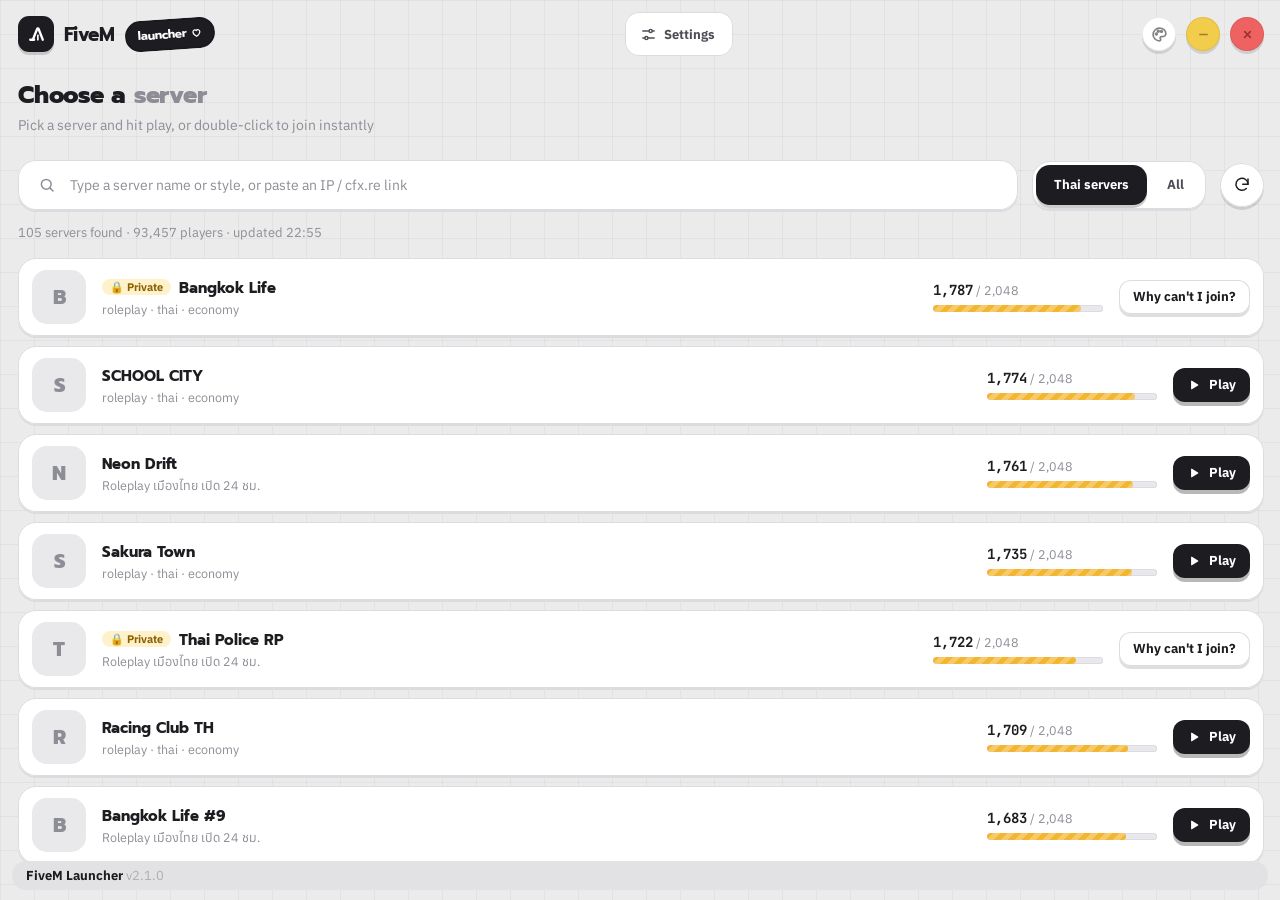
==== commit f9c89a12: "3.0.0: open straight to the server picker - The public server list is now the main page; the top bar" ====
--- a/cmd/launcher/web/index.html
+++ b/cmd/launcher/web/index.html
@@ -7,8 +7,25 @@
   <title>FiveM Launcher</title>
   <link rel="stylesheet" href="fonts/fonts.css" />
   <link rel="stylesheet" href="styles.css" />
+  <script src="splash.js"></script>
 </head>
 <body>
+  <div class="splash" id="splash" aria-hidden="true">
+    <div class="sp-bg"></div>
+    <div class="sp-word">FIVEM</div>
+    <div class="sp-center">
+      <div class="sp-logo">
+        <span class="sp-ring"></span>
+        <span class="sp-spark s1"></span><span class="sp-spark s2"></span><span class="sp-spark s3"></span>
+        <svg viewBox="0 0 40 40"><path d="M13 30 21.2 9.5c.5-1.3 2.3-1.3 2.8 0L32 30" fill="none" stroke="currentColor" stroke-width="4.4" stroke-linecap="round" stroke-linejoin="round"/><path d="M8 30h7.5" stroke="currentColor" stroke-width="4.4" stroke-linecap="round"/><path d="M22.6 21.5v8.5" stroke="currentColor" stroke-width="3.2" stroke-linecap="round"/></svg>
+      </div>
+      <div class="sp-title">FIVEM <b>LAUNCHER</b></div>
+      <div class="sp-status" id="spStatus"></div>
+      <div class="sp-tip" id="spTip"></div>
+    </div>
+    <div class="sp-foot"><span id="spVer"></span></div>
+    <div class="sp-bar"><i id="spBar"></i></div>
+  </div>
   <div class="shell" id="shell">
 
     <main class="main">
@@ -21,9 +38,6 @@
           <span class="brand-tag" id="brandTag">launcher <svg viewBox="0 0 24 24"><path d="M12 20s-7.5-4.6-7.5-10.2A4.3 4.3 0 0 1 12 7.3a4.3 4.3 0 0 1 7.5 2.5C19.5 15.4 12 20 12 20Z"/></svg></span>
         </div>
         <nav class="tabs">
-          <button class="nav-btn" data-page="home" title="หน้าหลัก"><svg viewBox="0 0 24 24"><rect x="4" y="4" width="6.5" height="6.5" rx="2"/><rect x="13.5" y="4" width="6.5" height="6.5" rx="2"/><rect x="4" y="13.5" width="6.5" height="6.5" rx="2"/><rect x="13.5" y="13.5" width="6.5" height="6.5" rx="2"/></svg><span>หน้าหลัก</span></button>
-          <button class="nav-btn" data-page="browse" title="ค้นหาเซิร์ฟ"><svg viewBox="0 0 24 24"><circle cx="12" cy="12" r="8.5"/><path d="m15.2 8.8-1.9 4.5-4.5 1.9 1.9-4.5Z"/></svg><span>ค้นหาเซิร์ฟ</span></button>
-          <button class="nav-btn" data-page="favorites" title="เซิร์ฟโปรด"><svg viewBox="0 0 24 24"><path d="M12 20s-7.5-4.6-7.5-10.2A4.3 4.3 0 0 1 12 7.3a4.3 4.3 0 0 1 7.5 2.5C19.5 15.4 12 20 12 20Z"/></svg><span>โปรด</span></button>
           <button class="nav-btn" data-page="settings" title="ตั้งค่า"><svg viewBox="0 0 24 24"><path d="M4 7h9M17 7h3M4 17h3M11 17h9"/><circle cx="15" cy="7" r="2.2"/><circle cx="9" cy="17" r="2.2"/></svg><span>ตั้งค่า</span></button>
         </nav>
         <div class="win-ctrls">
--- a/cmd/launcher/web/styles.css
+++ b/cmd/launcher/web/styles.css
@@ -1069,3 +1069,49 @@
 [data-theme='mono'] .h1 .sq { color: var(--muted); }
 [data-theme='hud'] .h1 .sq { color: var(--accent); }
 .page-head { margin-bottom: 14px; }
+.dt-name.long { font-size: 16px; }
+.dt-name.xlong { font-size: 14px; }
+
+/* ================= หน้า loading ตอนเปิดโปรแกรม ================= */
+.splash { position: fixed; inset: 0; z-index: 200; overflow: hidden; display: grid; place-items: center; background: var(--bg); color: var(--ink); transition: opacity .3s ease, transform .3s ease; }
+.splash.out { opacity: 0; transform: scale(1.03); pointer-events: none; }
+.sp-bg { position: absolute; inset: -10%; background:
+  radial-gradient(60% 50% at 50% 45%, color-mix(in srgb, var(--accent) 22%, transparent), transparent 70%),
+  linear-gradient(160deg, color-mix(in srgb, var(--accent) 10%, var(--bg)), var(--bg) 60%);
+  animation: spDrift 6s ease-in-out infinite alternate; }
+[data-wall] .sp-bg { background: linear-gradient(rgba(6, 7, 9, .45), rgba(6, 7, 9, .7)), var(--wall) center / cover; }
+.sp-bg::after { content: ''; position: absolute; inset: 0; background-image: linear-gradient(var(--grid) 1px, transparent 1px), linear-gradient(90deg, var(--grid) 1px, transparent 1px); background-size: 34px 34px; }
+@keyframes spDrift { to { transform: translate3d(0, -2%, 0) scale(1.04); } }
+.sp-word { position: absolute; left: 50%; top: 46%; transform: translate(-50%, -50%); font: 800 clamp(160px, 28vw, 300px)/1 'Kanit', 'Prompt', sans-serif; letter-spacing: -.02em; color: var(--ink); opacity: .05; white-space: nowrap; user-select: none; }
+.sp-center { position: relative; display: flex; flex-direction: column; align-items: center; gap: 12px; margin-top: -30px; }
+.sp-logo { position: relative; width: 112px; height: 112px; border-radius: 30px; display: grid; place-items: center; background: var(--accent); color: var(--accent-ink); box-shadow: 0 18px 50px -12px color-mix(in srgb, var(--accent) 70%, transparent); animation: spPop .6s cubic-bezier(.2, 1.4, .4, 1) both, spFloat 2.6s ease-in-out .6s infinite alternate; }
+.sp-logo svg { width: 62px; height: 62px; position: relative; }
+.sp-ring { position: absolute; inset: -18px; border-radius: 50%; border: 2px solid color-mix(in srgb, var(--accent) 55%, transparent); border-left-color: transparent; border-bottom-color: transparent; animation: spSpin 1.4s linear infinite; }
+.sp-spark { position: absolute; width: 14px; height: 14px; background: #ffd34d; clip-path: polygon(50% 0, 62% 38%, 100% 50%, 62% 62%, 50% 100%, 38% 62%, 0 50%, 38% 38%); animation: spTwinkle 1.6s ease-in-out infinite; }
+.sp-spark.s1 { top: -14px; left: -10px; }
+.sp-spark.s2 { top: 6px; right: -22px; width: 10px; height: 10px; animation-delay: .5s; }
+.sp-spark.s3 { bottom: -10px; right: -6px; width: 9px; height: 9px; background: #fff; animation-delay: 1s; }
+@keyframes spPop { from { transform: scale(.6); opacity: 0; } }
+@keyframes spFloat { to { transform: translateY(-6px); } }
+@keyframes spSpin { to { transform: rotate(360deg); } }
+@keyframes spTwinkle { 0%, 100% { transform: scale(.4) rotate(0); opacity: .3; } 50% { transform: scale(1) rotate(45deg); opacity: 1; } }
+.sp-title { margin-top: 18px; font: 800 26px/1 'Kanit', 'Prompt', sans-serif; letter-spacing: .06em; }
+.sp-title b { color: var(--accent); font-weight: 800; }
+[data-theme='mono'] .sp-title b { color: var(--muted); }
+.sp-status { margin-top: 8px; font: 600 14px 'Kanit', var(--font-body); letter-spacing: .04em; text-transform: uppercase; min-height: 20px; }
+.sp-tip { color: var(--muted); font-size: 12.5px; }
+.sp-foot { position: absolute; bottom: 22px; left: 0; right: 0; text-align: center; font: 600 12px var(--font-mono); color: var(--muted); }
+.sp-bar { position: absolute; left: 0; right: 0; bottom: 0; height: 5px; background: color-mix(in srgb, var(--ink) 8%, transparent); }
+.sp-bar i { display: block; height: 100%; width: 0; background: var(--accent); box-shadow: 0 0 14px var(--accent); }
+[data-theme='hud'] .sp-logo { border-radius: 14px; background: rgba(10, 174, 251, .14); color: var(--accent); box-shadow: inset 0 0 0 1.5px rgba(10, 174, 251, .55), 0 0 60px -10px rgba(10, 174, 251, .7); }
+[data-theme='hud'] .sp-logo::after { content: ''; position: absolute; right: 0; bottom: 0; width: 14px; height: 14px; background: var(--accent); clip-path: polygon(100% 0, 100% 100%, 0 100%); border-radius: 0 0 12px 0; }
+[data-theme='sakura'] .sp-title, [data-theme='sakura'] .sp-status { font-family: 'Mali', 'Kanit', sans-serif; }
+html[data-motion='reduced'] .splash * { animation: none !important; }
+
+/* v4: หน้าเดียวเลือกเซิร์ฟ + ปุ่มตั้งค่า */
+.brand { cursor: pointer; }
+.b-row:not(.skel) { user-select: none; }
+.b-direct .b-ic { background: var(--accent); color: var(--accent-ink); }
+.b-direct .b-ic svg { width: 24px; height: 24px; }
+.b-direct { box-shadow: inset 0 0 0 2px var(--strong), 0 2px 0 var(--line); }
+[data-theme='hud'] .b-direct .b-ic { background: rgba(10, 174, 251, .14); color: var(--accent); }
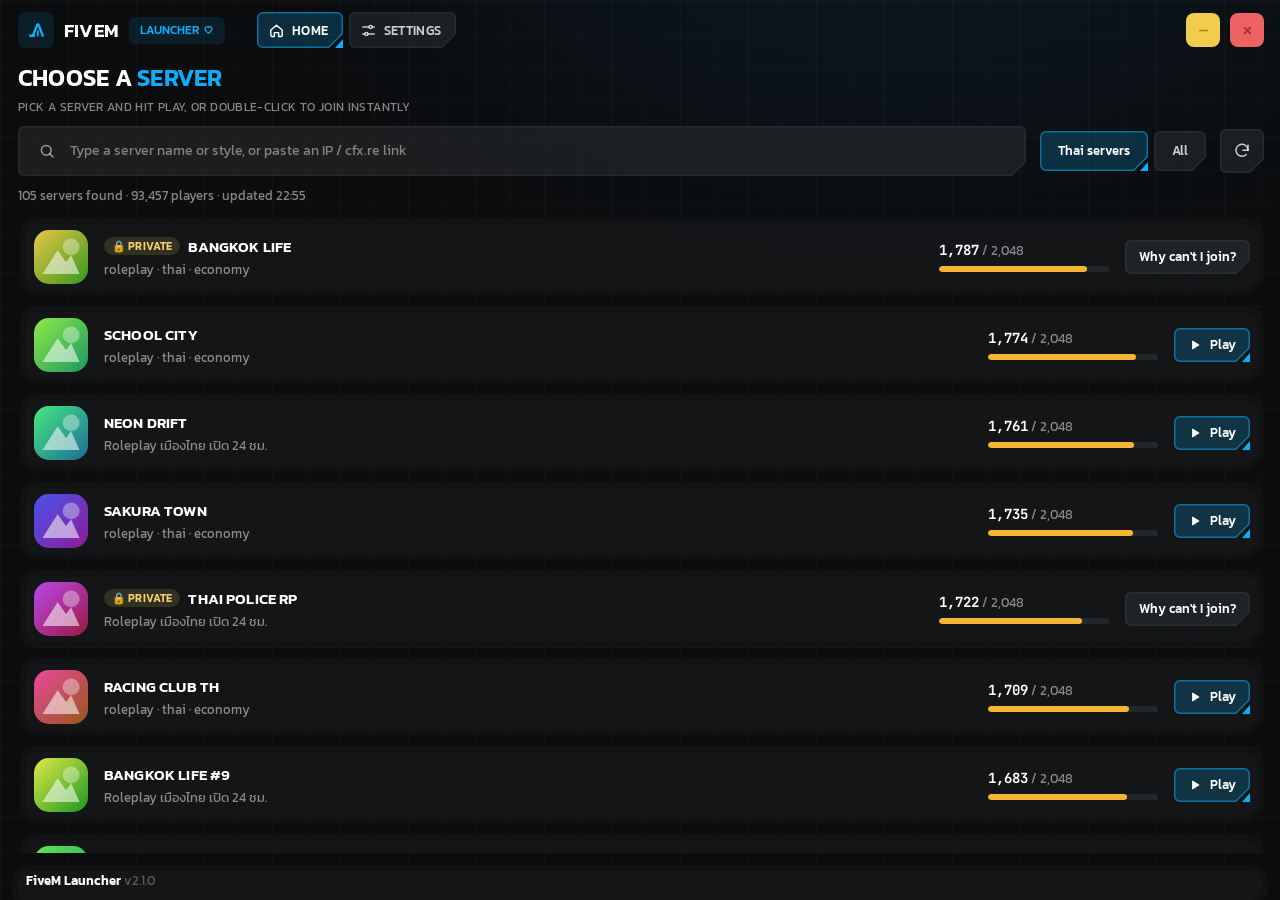
==== commit 03d37aa0: "3.3.0: Home/Settings tabs, HUD as the permanent theme - Title bar has Home and Settings tabs (one cl" ====
--- a/cmd/launcher/web/index.html
+++ b/cmd/launcher/web/index.html
@@ -1,5 +1,5 @@
 <!doctype html>
-<html lang="th" data-theme="mono" data-motion="full" data-cursor="theme">
+<html lang="th" data-theme="hud" data-motion="full" data-cursor="theme">
 <head>
   <meta charset="utf-8" />
   <meta http-equiv="Content-Security-Policy"
@@ -38,12 +38,10 @@
           <span class="brand-tag" id="brandTag">launcher <svg viewBox="0 0 24 24"><path d="M12 20s-7.5-4.6-7.5-10.2A4.3 4.3 0 0 1 12 7.3a4.3 4.3 0 0 1 7.5 2.5C19.5 15.4 12 20 12 20Z"/></svg></span>
         </div>
         <nav class="tabs">
+          <button class="nav-btn" data-page="browse" title="หน้าหลัก"><svg viewBox="0 0 24 24"><path d="M4 11.2 12 4.5l8 6.7V19a1.5 1.5 0 0 1-1.5 1.5H15v-5.5H9v5.5H5.5A1.5 1.5 0 0 1 4 19Z"/></svg><span>หน้าหลัก</span></button>
           <button class="nav-btn" data-page="settings" title="ตั้งค่า"><svg viewBox="0 0 24 24"><path d="M4 7h9M17 7h3M4 17h3M11 17h9"/><circle cx="15" cy="7" r="2.2"/><circle cx="9" cy="17" r="2.2"/></svg><span>ตั้งค่า</span></button>
         </nav>
         <div class="win-ctrls">
-          <button class="wc wc-theme" id="btnTheme" title="สลับธีม">
-            <svg viewBox="0 0 24 24"><path d="M12 3a9 9 0 1 0 0 18c1.2 0 1.8-.9 1.8-1.8 0-.5-.2-.9-.5-1.2-.3-.3-.5-.8-.5-1.2 0-1 .8-1.8 1.8-1.8h2.1A4.3 4.3 0 0 0 21 10.7C21 6.4 17 3 12 3Z"/><circle cx="7.6" cy="11.2" r="1.2"/><circle cx="10.3" cy="7.4" r="1.2"/><circle cx="14.8" cy="7.6" r="1.2"/></svg>
-          </button>
           <button class="wc wc-min" id="btnMin" title="ย่อหน้าต่าง"><svg viewBox="0 0 24 24"><path d="M7 12h10"/></svg></button>
           <button class="wc wc-close" id="btnClose" title="ปิดหน้าต่าง"><svg viewBox="0 0 24 24"><path d="m8 8 8 8M16 8l-8 8"/></svg></button>
         </div>
--- a/cmd/launcher/web/styles.css
+++ b/cmd/launcher/web/styles.css
@@ -1115,3 +1115,105 @@
 .b-direct .b-ic svg { width: 24px; height: 24px; }
 .b-direct { box-shadow: inset 0 0 0 2px var(--strong), 0 2px 0 var(--line); }
 [data-theme='hud'] .b-direct .b-ic { background: rgba(10, 174, 251, .14); color: var(--accent); }
+
+/* v4: โลโก้ในแถว + ป๊อปอัปรายละเอียดเซิร์ฟ */
+.b-ic > span { position: relative; z-index: 0; }
+.b-ic img { z-index: 1; }
+.b-row:not(.skel):not(.b-direct) { cursor: pointer; }
+.sv-pop { width: min(560px, calc(100vw - 80px)); grid-template-rows: auto auto 1fr auto; }
+.sv-banner { position: relative; height: 150px; background: linear-gradient(135deg, color-mix(in srgb, var(--accent) 55%, #000), var(--accent)); overflow: hidden; }
+.sv-banner img { position: absolute; inset: 0; width: 100%; height: 100%; object-fit: cover; }
+.sv-banner img.blur { filter: blur(26px) saturate(1.4); transform: scale(1.6); }
+.sv-banner .x-btn { position: absolute; top: 12px; right: 12px; z-index: 2; background: rgba(0,0,0,.45); color: #fff; box-shadow: none; }
+.sv-lock { position: absolute; left: 14px; top: 14px; z-index: 2; }
+.sv-head { display: flex; gap: 14px; align-items: flex-end; padding: 0 24px; margin-top: -38px; position: relative; }
+.sv-ic { flex: none; position: relative; width: 84px; height: 84px; border-radius: 20px; overflow: hidden; background: var(--surface-3); border: 4px solid var(--surface); display: grid; place-items: center; font: 800 32px Prompt, 'Segoe UI', sans-serif; color: var(--muted); box-shadow: 0 10px 22px -10px rgba(0,0,0,.6); }
+.sv-ic img { position: absolute; inset: 0; width: 100%; height: 100%; object-fit: cover; }
+.sv-title { min-width: 0; padding-bottom: 4px; }
+.sv-title h2 { margin: 0; font: 800 20px/1.2 Prompt, var(--font-head); text-transform: uppercase; display: -webkit-box; -webkit-line-clamp: 2; -webkit-box-orient: vertical; overflow: hidden; word-break: break-word; }
+.sv-tags { display: flex; flex-wrap: wrap; gap: 6px; margin-top: 6px; }
+.sv-tags .pill { height: 22px; font-size: 11px; padding: 0 8px; }
+.sv-body { display: flex; flex-direction: column; gap: 12px; padding-top: 16px; }
+.sv-stats { display: grid; grid-template-columns: 1.4fr 1fr 1fr; gap: 10px; }
+.sv-stats .lbl { display: block; font-size: 11.5px; color: var(--muted); }
+.sv-stats b { font: 800 20px Prompt, var(--font-head); }
+.sv-stats small { font-size: 12px; color: var(--muted); font-weight: 600; margin-left: 1px; }
+.sv-desc { margin: 0; color: var(--ink-2); font-size: 13.5px; line-height: 1.55; white-space: pre-line; }
+.sv-note { margin: 0; padding: 10px 12px; border-radius: 12px; background: #fff4d6; color: #7a5a00; font-size: 13px; line-height: 1.5; }
+.sv-addr { display: flex; align-items: center; gap: 10px; padding: 8px 8px 8px 14px; border-radius: 12px; background: var(--surface-2); box-shadow: inset 0 0 0 1px var(--line); }
+.sv-addr code { flex: 1; min-width: 0; overflow: hidden; text-overflow: ellipsis; white-space: nowrap; font: 12.5px var(--font-mono); color: var(--ink-2); user-select: text; }
+.sv-play { min-width: 180px; }
+[data-theme='hud'] .sv-banner { border-radius: 12px 12px 0 0; }
+[data-theme='hud'] .sv-ic { border-radius: 12px; border-color: #141619; }
+[data-theme='hud'] .sv-title h2, [data-theme='hud'] .sv-stats b { font-family: 'Kanit', var(--font-head); font-weight: 600; }
+[data-theme='hud'] .sv-stats .lbl { text-transform: uppercase; letter-spacing: .04em; }
+[data-theme='hud'] .sv-addr { border-radius: 6px; background: rgba(57, 60, 65, .35); box-shadow: none; }
+[data-theme='hud'] .sv-note { background: rgba(242, 205, 107, .1); color: #f2cd6b; border-radius: 6px; }
+[data-theme='hud'] .sv-pop { overflow: hidden; }
+.sv-head { align-items: flex-start; }
+.sv-title { padding-top: 44px; }
+.sv-links { display: flex; gap: 8px; flex-wrap: wrap; }
+.sv-discord { background: #5865f2 !important; color: #fff !important; box-shadow: 0 3px 0 #3c45b8 !important; }
+[data-theme='hud'] .sv-discord::after { display: none; }
+[data-theme='hud'] .sv-discord { border-radius: 6px; box-shadow: none !important; }
+[data-theme='hud'] .btn.sv-discord, [data-theme] .btn.sv-discord { background: #5865f2 !important; color: #fff !important; }
+
+/* ================= v5: แผงรายละเอียดเซิร์ฟด้านซ้าย ================= */
+.b-split { display: grid; grid-template-columns: 0 minmax(0, 1fr); gap: 0; align-items: start; transition: grid-template-columns .28s cubic-bezier(.2, .8, .2, 1), gap .28s; }
+.b-split.open { grid-template-columns: 340px minmax(0, 1fr); gap: 14px; }
+.b-col { min-width: 0; }
+.sv-side {
+  position: sticky; top: 0; min-width: 0; overflow: hidden auto; max-height: calc(100vh - 150px);
+  display: flex; flex-direction: column; border-radius: 22px; background: var(--surface);
+  box-shadow: var(--card-shadow), inset 0 0 0 1px var(--line); visibility: hidden; opacity: 0;
+}
+.sv-side::-webkit-scrollbar { width: 0; }
+.b-split.open .sv-side { visibility: visible; opacity: 1; animation: svIn .28s cubic-bezier(.2, .8, .2, 1); }
+.sv-side.swap { animation: svSwap .2s ease-out !important; }
+@keyframes svIn { from { transform: translateX(-24px); opacity: 0; } }
+@keyframes svSwap { from { opacity: .4; transform: translateY(6px); } }
+.sv-side .sv-banner { flex: none; height: 128px; border-radius: 0; }
+.sv-side .sv-head { padding: 0 16px; margin-top: -36px; }
+.sv-side .sv-ic { width: 72px; height: 72px; border-radius: 18px; font-size: 28px; }
+.sv-side .sv-title { padding: 10px 16px 0; }
+.sv-side .sv-title h2 { font-size: 18px; }
+.sv-side .sv-body { display: flex; flex-direction: column; gap: 12px; padding: 14px 16px 6px; }
+.sv-side .sv-stats b { font-size: 18px; }
+.sv-side .sv-desc { font-size: 13px; display: -webkit-box; -webkit-line-clamp: 6; -webkit-box-orient: vertical; overflow: hidden; }
+.sv-side .sv-addr { padding: 6px 6px 6px 12px; }
+.sv-foot { position: sticky; bottom: 0; padding: 12px 16px 16px; background: linear-gradient(transparent, var(--surface) 30%); margin-top: auto; }
+.sv-foot .sv-play { width: 100%; height: 52px; }
+.b-row.sel { box-shadow: inset 0 0 0 2px var(--strong), 0 3px 0 var(--line); }
+.b-split.open .b-row { grid-template-columns: 46px minmax(0, 1fr) 120px auto; gap: 12px; }
+.b-split.open .b-ic { width: 46px; height: 46px; border-radius: 13px; }
+.b-split.open .b-row .btn-sm { padding: 0 10px; }
+/* HUD */
+[data-theme='hud'] .sv-side { background: none; box-shadow: none; border-radius: 17px; isolation: isolate; }
+[data-theme='hud'] .sv-side::before { content: ''; position: absolute; inset: 0; z-index: -1; pointer-events: none; border-style: solid; border-width: 20px 24px 24px 20px; border-image: var(--frame) 20 24 24 20 fill / 20px 24px 24px 20px stretch; }
+[data-theme='hud'] .sv-side .sv-banner { border-radius: 12px; margin: 8px 8px 0; }
+[data-theme='hud'] .sv-side .sv-head { padding: 0 22px; }
+[data-theme='hud'] .sv-foot { background: linear-gradient(transparent, rgba(20, 22, 25, .9) 30%); border-radius: 0 0 17px 17px; }
+[data-theme='hud'] .b-row.sel::before { border-image-source: var(--frame-sel); }
+/* v5: หน้าเลือกเซิร์ฟเต็มหน้าต่าง — หัวข้อ/ช่องค้นหาอยู่กับที่ รายชื่อเลื่อนในตัว แผงซ้ายสูงเต็ม */
+.scroll.split .view { flex-direction: column; min-height: 0; }
+.scroll.split .page-head { margin: 4px 0 10px; }
+.scroll.split .toolbar { margin: 0 0 14px; }
+.scroll.split .b-meta { margin: -4px 0 10px; }
+.scroll.split .b-split { flex: 1; min-height: 0; align-items: stretch; }
+.scroll.split .b-col { min-height: 0; overflow-y: auto; overflow-x: hidden; padding: 2px 4px 8px 2px; margin-right: -4px; }
+.scroll.split .b-col::-webkit-scrollbar { width: 5px; }
+.scroll.split .b-col::-webkit-scrollbar-thumb { background: var(--line-2); border-radius: 9px; }
+.scroll.split .sv-side { position: relative; max-height: none; height: 100%; }
+.scroll.split .sv-side { overflow: hidden; }
+.sv-side .sv-banner { height: 112px; }
+.sv-side .sv-body { flex: 1; min-height: 0; overflow-y: auto; padding-bottom: 10px; }
+.sv-side .sv-body::-webkit-scrollbar { width: 4px; }
+.sv-side .sv-body::-webkit-scrollbar-thumb { background: var(--line-2); border-radius: 9px; }
+.sv-foot { position: static; flex: none; background: none !important; padding: 8px 16px 16px; border-top: 1px solid var(--line); margin-top: 0; }
+.sv-side .sv-body > *, .sv-side > * { flex-shrink: 0; }
+.sv-side .sv-body { flex-shrink: 1; }
+
+/* v6: แท็บ หน้าหลัก/ตั้งค่า ชิดซ้ายข้างโลโก้ */
+.titlebar { justify-content: flex-start; }
+.titlebar .tabs { margin: 0 0 0 18px; }
+.titlebar .win-ctrls { margin-left: auto; }
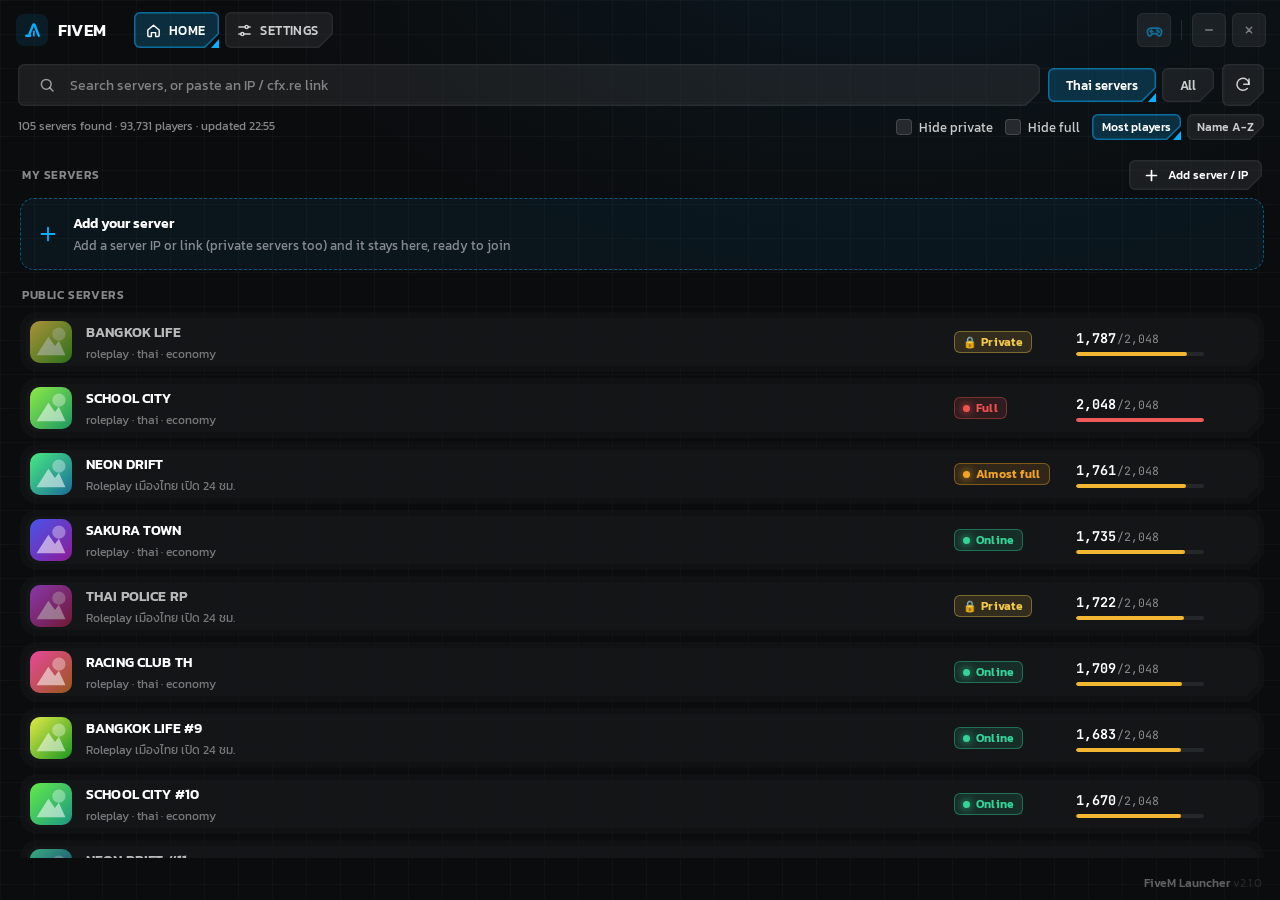
==== commit 2e15efea: "3.7.0: cleaner layout, clear server status, new website - Home: no big title; one toolbar row; rows " ====
--- a/cmd/launcher/web/index.html
+++ b/cmd/launcher/web/index.html
@@ -42,6 +42,8 @@
           <button class="nav-btn" data-page="settings" title="ตั้งค่า"><svg viewBox="0 0 24 24"><path d="M4 7h9M17 7h3M4 17h3M11 17h9"/><circle cx="15" cy="7" r="2.2"/><circle cx="9" cy="17" r="2.2"/></svg><span>ตั้งค่า</span></button>
         </nav>
         <div class="win-ctrls">
+          <button class="wc wc-fivem" id="btnFiveM" title="เปิด FiveM"><svg viewBox="0 0 24 24"><path d="M7.5 9h9a4.5 4.5 0 0 1 4.3 5.8l-.7 2.4a2.2 2.2 0 0 1-3.7.9L14.7 16H9.3l-1.7 2.1a2.2 2.2 0 0 1-3.7-.9l-.7-2.4A4.5 4.5 0 0 1 7.5 9Z"/><path d="M8 11.5v3M6.5 13h3"/><circle cx="15.5" cy="12" r=".6" fill="currentColor"/><circle cx="17.2" cy="13.8" r=".6" fill="currentColor"/></svg></button>
+          <span class="wc-sep"></span>
           <button class="wc wc-min" id="btnMin" title="ย่อหน้าต่าง"><svg viewBox="0 0 24 24"><path d="M7 12h10"/></svg></button>
           <button class="wc wc-close" id="btnClose" title="ปิดหน้าต่าง"><svg viewBox="0 0 24 24"><path d="m8 8 8 8M16 8l-8 8"/></svg></button>
         </div>
--- a/cmd/launcher/web/styles.css
+++ b/cmd/launcher/web/styles.css
@@ -1217,3 +1217,193 @@
 .titlebar { justify-content: flex-start; }
 .titlebar .tabs { margin: 0 0 0 18px; }
 .titlebar .win-ctrls { margin-left: auto; }
+
+/* v7: เซิร์ฟของฉันบนหน้าหลัก */
+.b-sec { display: flex; align-items: center; justify-content: space-between; gap: 10px; margin: 6px 2px 2px; font: 600 12px var(--font-head); text-transform: uppercase; letter-spacing: .05em; color: var(--muted); }
+.b-sec:first-child { margin-top: 0; }
+.mine-head .btn { height: 30px; font-size: 12px; }
+.mine-empty { display: flex; align-items: center; gap: 14px; width: 100%; text-align: left; padding: 14px 16px; border-radius: 14px; border: 1px dashed rgba(10, 174, 251, .45); background: rgba(10, 174, 251, .06); color: var(--ink); }
+.mine-empty > svg { width: 22px; height: 22px; color: var(--accent); flex: none; }
+.mine-empty b { display: block; font-size: 14px; }
+.mine-empty small { display: block; color: var(--muted); font-size: 12.5px; margin-top: 2px; }
+.mine-empty:hover { background: rgba(10, 174, 251, .12); }
+.b-mine { display: inline-block; font: 600 11px var(--font-body); color: var(--accent); background: rgba(10, 174, 251, .12); border-radius: 6px; padding: 1px 8px; margin-right: 8px; vertical-align: 2px; }
+.b-row.mine .b-ic { position: relative; overflow: visible; color: #fff; }
+.b-row.mine .b-ic img { border-radius: inherit; }
+.b-row.mine .sr-dot { z-index: 2; border-color: #17191c; }
+.b-row.mine.offline .sr-dot { background: #8a9099; }
+.b-row.mine.offline .b-name, .b-row.mine.offline .b-pl b { opacity: .6; }
+.b-st .pill { height: 18px; font-size: 10.5px; padding: 0 6px; margin-left: 4px; vertical-align: 1px; }
+.b-row.mine .more-btn { width: 36px; height: 36px; }
+.sv-ipbox { display: flex; gap: 8px; }
+.sv-ipbox .input { flex: 1; min-width: 0; height: 42px; font-family: var(--font-mono); font-size: 13px; }
+.sv-ipbox .btn { height: 42px; }
+.sv-note.ok { background: rgba(47, 210, 127, .12) !important; color: #4be39a !important; }
+.sv-side .sv-lock.b-mine { position: absolute; left: 14px; top: 14px; z-index: 2; background: rgba(10, 20, 30, .7); }
+.sv-links .pill-bell { height: 30px; }
+
+/* v8: หน้าต่างเพิ่มเซิร์ฟแบบย่อ + กลุ่มในเซิร์ฟของฉัน */
+.add-pop { width: min(520px, calc(100vw - 60px)); }
+.add-pop .modal-body { padding-bottom: 14px; }
+.add-pop .row { display: flex; gap: 10px; }
+.add-pop .row .input { flex: 1; min-width: 0; height: 46px; font-family: var(--font-mono); font-size: 13px; }
+.add-pop #fCheck { height: 46px; flex: none; }
+.add-pop .hint { font-size: 12px; margin-top: 6px; }
+.add-pop .preview { margin: 0; }
+.add-pop .pv-banner { height: 92px; }
+.mine-grp { display: flex; align-items: center; gap: 8px; margin: 4px 2px 0; font: 600 12.5px var(--font-head); color: var(--ink-2); }
+.mine-grp i { font: 600 11px var(--font-mono); font-style: normal; color: var(--accent); background: rgba(10, 174, 251, .1); border-radius: 6px; padding: 1px 7px; }
+.mine-grp::after { content: ''; flex: 1; height: 1px; background: rgba(255, 255, 255, .07); order: 5; }
+.mine-grp .grp-more { order: 6; width: 28px; height: 28px; }
+.mine-grp-empty { padding: 10px 14px; border-radius: 10px; border: 1px dashed rgba(255, 255, 255, .1); color: var(--muted); font-size: 12.5px; }
+.menu-layer { z-index: 90; }
+
+/* v9: ตัวกรองรายชื่อ + แจ้งเตือนไม่พบ FiveM */
+.b-filters { display: flex; align-items: center; gap: 14px; margin: -4px 0 10px; flex-wrap: wrap; }
+.b-filters .b-meta { margin: 0 auto 0 0 !important; }
+.b-chk { display: inline-flex; align-items: center; gap: 7px; font-size: 12.5px; color: var(--ink-2); cursor: pointer; user-select: none; }
+.b-chk input { appearance: none; width: 16px; height: 16px; border-radius: 4px; background: rgba(57, 60, 65, .6); box-shadow: inset 0 0 0 1px rgba(255,255,255,.14); display: grid; place-items: center; margin: 0; cursor: pointer; }
+.b-chk input:checked { background: rgba(10, 174, 251, .25); box-shadow: inset 0 0 0 1.5px var(--accent); }
+.b-chk input:checked::after { content: ''; width: 8px; height: 8px; border-radius: 2px; background: var(--accent); }
+.b-filters .seg.sm button { height: 28px; padding: 0 12px; font-size: 12px; }
+.fivem-miss { display: flex; align-items: center; gap: 12px; padding: 10px 12px 10px 14px; margin: -4px 0 12px; border-radius: 10px; background: rgba(240, 90, 90, .1); box-shadow: inset 0 0 0 1px rgba(240, 90, 90, .45); }
+.fivem-miss > svg { width: 18px; height: 18px; color: #ff8c8c; flex: none; }
+.fivem-miss span { flex: 1; min-width: 0; }
+.fivem-miss b { display: block; font-size: 13.5px; color: #ffb3b3; }
+.fivem-miss small { display: block; font-size: 12px; color: var(--muted); }
+
+/* ================= v10: แจ้งเตือนแบบ HUD + ส่วนท้ายเหลือแค่เวอร์ชัน ================= */
+.toasts { gap: 10px; }
+[data-theme] .toast {
+  --tc: #0aaefb; --tbg: rgba(10, 60, 95, .72);
+  position: relative; display: flex; align-items: center; gap: 16px; min-width: 300px; max-width: 420px;
+  padding: 12px 18px 12px 14px; border: 0; border-radius: 12px;
+  background: linear-gradient(90deg, color-mix(in srgb, var(--tc) 30%, rgba(12, 14, 17, .92)), var(--tbg));
+  box-shadow: inset 0 0 0 1.5px color-mix(in srgb, var(--tc) 85%, transparent), 0 0 24px -8px var(--tc), 0 14px 30px -14px rgba(0, 0, 0, .8);
+  backdrop-filter: blur(6px);
+  font-family: 'Kanit', var(--font-body); color: #fff;
+}
+.toast.ok { --tc: #34d399; --tbg: rgba(16, 70, 52, .72); }
+.toast.err { --tc: #f05252; --tbg: rgba(95, 20, 24, .72); }
+.toast.info { --tc: #2ea8ff; --tbg: rgba(16, 58, 98, .72); }
+.toast.warn { --tc: #f5a524; --tbg: rgba(96, 60, 14, .72); }
+[data-theme] .toast .ti {
+  position: relative; flex: none; width: 34px; height: 34px; border-radius: 6px; margin: 0 4px 0 6px;
+  background: color-mix(in srgb, var(--tc) 22%, rgba(0, 0, 0, .4)); color: var(--tc);
+  box-shadow: inset 0 0 0 1.5px var(--tc), 0 0 14px -2px var(--tc);
+  transform: rotate(45deg); display: grid; place-items: center;
+}
+[data-theme] .toast .ti svg { transform: rotate(-45deg); width: 18px; height: 18px; stroke: currentColor; stroke-width: 3; fill: none; stroke-linecap: round; stroke-linejoin: round; }
+.toast .tx { display: flex; flex-direction: column; min-width: 0; }
+.toast .tx b { font-weight: 600; font-size: 12.5px; letter-spacing: .06em; text-transform: uppercase; color: var(--tc); line-height: 1.3; }
+.toast .tx span { font-weight: 500; font-size: 13.5px; line-height: 1.35; color: #fff; word-break: break-word; }
+.toast.upd .tx b { display: none; }
+
+/* ส่วนท้าย: ไม่มีแถบพื้นหลัง เหลือแค่ตัวหนังสือจาง ๆ ชิดขวา */
+[data-theme] .foot { background: none !important; box-shadow: none !important; padding: 0 18px 8px; margin: 0; min-height: 0; justify-content: flex-end; }
+[data-theme] .foot::before { display: none !important; }
+.foot .made { margin: 0 0 0 auto; order: 9; font-size: 11.5px; opacity: .35; text-align: right; }
+.foot .made b { font-weight: 500; }
+.foot .foot-upd { margin-right: auto; }
+.toasts { bottom: 38px !important; right: 22px !important; }
+/* แถบมีเวอร์ชันใหม่ แบบเดียวกับแจ้งเตือน (ฟ้า) */
+[data-theme] .foot-upd { border-radius: 10px; padding: 5px 6px 5px 12px; font-family: 'Kanit', var(--font-body); font-weight: 500; color: #fff;
+  background: linear-gradient(90deg, rgba(46, 168, 255, .28), rgba(16, 58, 98, .75)); box-shadow: inset 0 0 0 1.5px rgba(46, 168, 255, .85), 0 0 20px -8px #2ea8ff; }
+[data-theme] .foot-upd .fu-ic { color: #2ea8ff; }
+[data-theme] .foot { padding-top: 4px; }
+
+/* ================= v11: จัดหน้าใหม่ให้โล่ง + สถานะเซิร์ฟชัดเจน ================= */
+/* แถบบน */
+.titlebar { padding: 12px 14px 8px 16px !important; }
+.brand-tag { display: none !important; }
+.brand-name { font-size: 17px !important; letter-spacing: .04em; }
+.mark.sm { width: 32px !important; height: 32px !important; }
+.titlebar .tabs { margin-left: 14px !important; }
+.win-ctrls { gap: 6px !important; align-items: center; }
+.wc-sep { width: 1px; height: 20px; background: rgba(255, 255, 255, .1); margin: 0 4px; }
+[data-theme] .wc { width: 34px; height: 34px; border-radius: 6px !important; display: grid; place-items: center; color: var(--ink-2) !important;
+  background: rgba(57, 60, 65, .35) !important; box-shadow: inset 0 0 0 1px rgba(255, 255, 255, .06) !important; transition: background .15s, color .15s, box-shadow .15s; }
+[data-theme] .wc svg { width: 16px; height: 16px; stroke-width: 2.2; }
+[data-theme] .wc:hover { color: #fff !important; background: rgba(57, 60, 65, .7) !important; }
+[data-theme] .wc-fivem { color: var(--accent) !important; }
+[data-theme] .wc-fivem svg { width: 19px; height: 19px; }
+[data-theme] .wc-fivem:hover { background: rgba(10, 174, 251, .18) !important; box-shadow: inset 0 0 0 1.5px rgba(10, 174, 251, .55) !important; }
+[data-theme] .wc-close:hover { background: rgba(240, 82, 82, .85) !important; box-shadow: none !important; color: #fff !important; }
+[data-theme] .wc:active { transform: translateY(1px); }
+
+/* หน้าหลัก: แถบเครื่องมือแถวเดียว */
+.scroll.split .toolbar { margin: 2px 0 8px !important; gap: 8px !important; }
+.scroll.split .toolbar .search { height: 42px; }
+.scroll.split .toolbar .seg button { height: 34px; }
+.scroll.split .toolbar .icon-btn { width: 42px; height: 42px; }
+.search { position: relative; }
+.q-clear { display: none; flex: none; width: 26px; height: 26px; border-radius: 6px; place-items: center; color: var(--muted); background: rgba(255, 255, 255, .06); }
+.q-clear svg { width: 13px; height: 13px; stroke-width: 2.6; }
+.q-clear:hover { color: #fff; background: rgba(240, 82, 82, .55); }
+.search.has .q-clear { display: grid; }
+.search.has .kbd { display: none; }
+.b-filters { margin: 0 0 8px !important; gap: 10px !important; }
+.b-fl { display: flex; align-items: center; gap: 12px; }
+.b-filters .b-meta { font-size: 12px; }
+.b-filters .seg.sm button { height: 26px !important; padding: 0 10px !important; font-size: 11.5px !important; }
+
+/* แถวเซิร์ฟ: ไอคอน | ชื่อ | สถานะ | ผู้เล่น | (เมนู) */
+.b-list { gap: 6px !important; }
+.b-row { grid-template-columns: 42px minmax(0, 1fr) 96px 132px !important; gap: 14px !important; padding: 9px 14px 9px 10px !important; min-height: 60px; }
+.b-row.mine { grid-template-columns: 42px minmax(0, 1fr) 96px 132px 34px !important; }
+.b-split.open .b-row { grid-template-columns: 38px minmax(0, 1fr) 86px 108px !important; gap: 10px !important; }
+.b-split.open .b-row.mine { grid-template-columns: 38px minmax(0, 1fr) 86px 108px 32px !important; }
+.b-ic, .b-split.open .b-ic { width: 42px !important; height: 42px !important; border-radius: 10px !important; }
+.b-split.open .b-ic { width: 38px !important; height: 38px !important; }
+.b-name { font-size: 14px !important; }
+.b-sub { font-size: 12px !important; opacity: .85; }
+.b-row.priv .b-name, .b-row.priv .b-ic { opacity: .7; }
+.b-st { display: flex; justify-content: flex-start; }
+.b-pl { min-width: 0; }
+.pl-n { display: flex; align-items: baseline; gap: 1px; font-family: var(--font-mono); font-size: 11.5px; color: var(--muted); margin-bottom: 5px; white-space: nowrap; }
+.pl-n b { color: var(--ink); font-size: 13.5px; font-weight: 700; }
+.b-pl .bar { height: 4px !important; margin: 0 !important; }
+.b-row.mine .more-btn { width: 32px !important; height: 32px !important; }
+.b-sec { margin-top: 10px !important; }
+
+/* ชิปสถานะ */
+.stc { --c: #34d399; display: inline-flex; align-items: center; gap: 6px; height: 22px; padding: 0 9px; border-radius: 6px; white-space: nowrap;
+  font: 600 11.5px 'Kanit', var(--font-body); letter-spacing: .02em; color: var(--c);
+  background: color-mix(in srgb, var(--c) 13%, transparent); box-shadow: inset 0 0 0 1px color-mix(in srgb, var(--c) 40%, transparent); }
+.stc i { width: 7px; height: 7px; border-radius: 50%; background: var(--c); box-shadow: 0 0 8px var(--c); }
+.stc-ok { --c: #34d399; }
+.stc-busy { --c: #f5a524; }
+.stc-full { --c: #f05252; }
+.stc-off { --c: #8b939c; }
+.stc-off i { box-shadow: none; }
+.stc-priv { --c: #f2c94c; }
+html[data-motion='full'] .stc-ok i { animation: stPulse 2s ease-in-out infinite; }
+@keyframes stPulse { 50% { box-shadow: 0 0 2px var(--c); opacity: .6; } }
+.sv-tags .stc { height: 24px; }
+
+/* แผงซ้าย: ขนาดพอดีขึ้น */
+.b-split.open { grid-template-columns: 316px minmax(0, 1fr) !important; }
+
+.b-row, .b-row.mine { grid-template-columns: 42px minmax(0, 1fr) 96px 132px 32px !important; }
+.b-split.open .b-row, .b-split.open .b-row.mine { grid-template-columns: 38px minmax(0, 1fr) 86px 104px 30px !important; }
+.b-direct { grid-template-columns: 42px minmax(0, 1fr) auto !important; }
+.b-row.offline .bar i, .b-row .bar i[style*="width:0%"] { min-width: 0 !important; }
+
+/* v11: หน้าตั้งค่าให้เข้าธีม + กระชับ */
+.set-head { margin: 4px 0 12px !important; }
+.set-head .h1 { font-size: 22px !important; }
+.sect-row { display: block !important; }
+[data-theme] .sect { padding: 20px 24px !important; margin-bottom: 12px !important; }
+[data-theme] .sect h3 { font-size: 15px; margin: 0 0 2px; }
+[data-theme] .sect .d { margin: 0 0 12px; font-size: 11.5px; }
+[data-theme] :is(.path-box, .metric, .cache-list, .about) { border-radius: 8px !important; background: rgba(57, 60, 65, .3) !important; box-shadow: inset 0 0 0 1px rgba(255, 255, 255, .06) !important; }
+[data-theme] .metric b { color: var(--accent); }
+[data-theme] .about { margin-top: 14px; }
+[data-theme] .about .mark { width: 40px; height: 40px; border-radius: 8px; }
+[data-theme] .about small { font-family: var(--font-mono); opacity: .6; }
+[data-theme] .cache-list { padding: 6px 16px !important; }
+
+.b-row, .b-row.mine { grid-template-columns: 42px minmax(0, 1fr) 108px 128px 32px !important; }
+.b-split.open .b-row, .b-split.open .b-row.mine { grid-template-columns: 38px minmax(0, 1fr) 100px 96px 30px !important; }
+.stc b { font-weight: 400; font-size: 11px; margin-right: -2px; }
+.b-split.open .stc { padding: 0 7px; font-size: 11px; gap: 5px; }
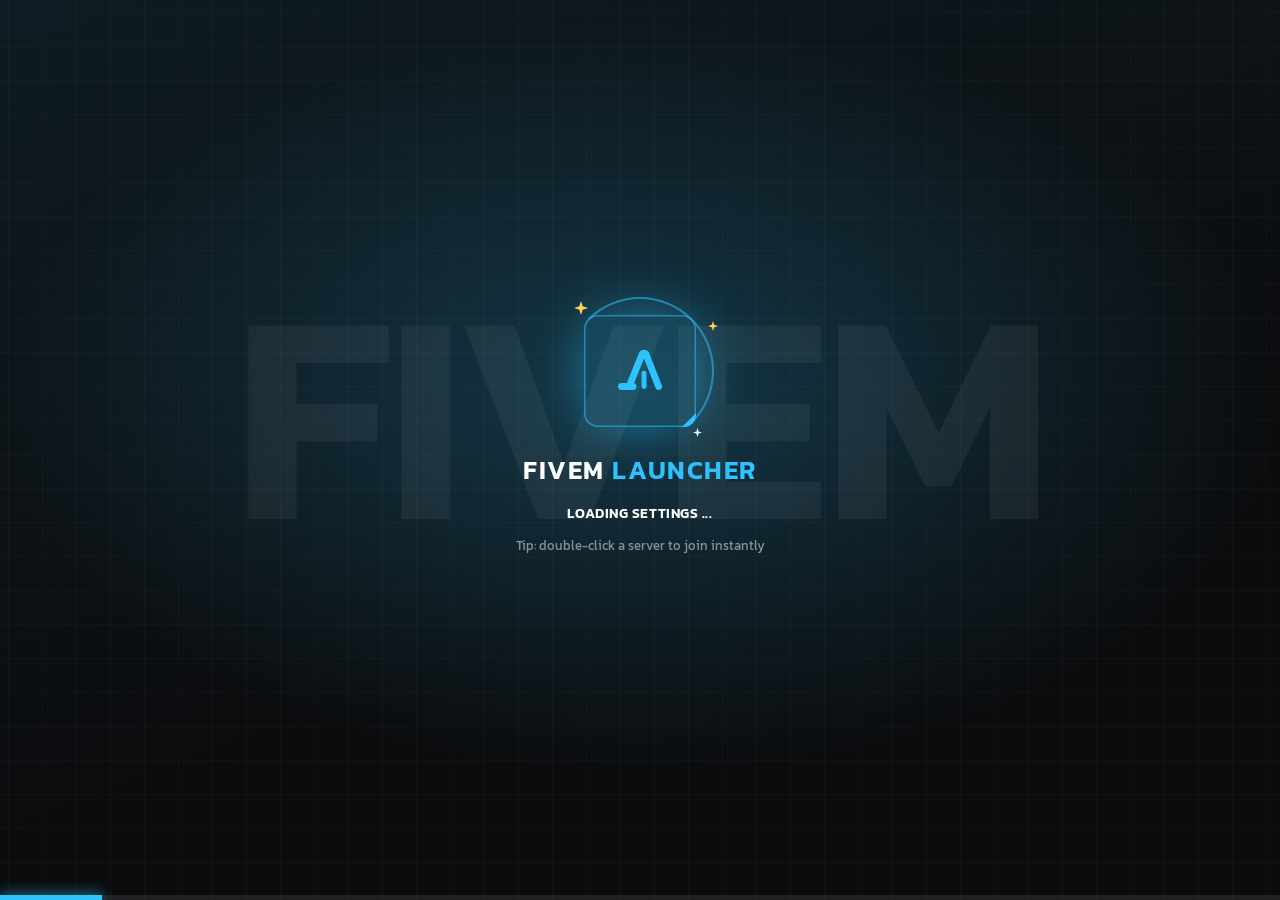
==== commit a276728b: "3.11.0: remove unused systems Nothing visible changes (checked screen by screen); the app is smaller" ====
--- a/cmd/launcher/web/index.html
+++ b/cmd/launcher/web/index.html
@@ -1,5 +1,5 @@
 <!doctype html>
-<html lang="th" data-theme="hud" data-motion="full" data-cursor="theme">
+<html lang="th" data-theme="hud" data-motion="full">
 <head>
   <meta charset="utf-8" />
   <meta http-equiv="Content-Security-Policy"
@@ -71,7 +71,6 @@
   <script src="build-config.js"></script>
   <script src="i18n.js"></script>
   <script src="bridge.js"></script>
-  <script src="demo-bridge.js"></script>
   <script src="app.js"></script>
 </body>
 </html>
--- a/cmd/launcher/web/styles.css
+++ b/cmd/launcher/web/styles.css
@@ -36,34 +36,6 @@
   --cur-pointer: url("data:image/svg+xml,%3Csvg xmlns='http://www.w3.org/2000/svg' width='30' height='30' viewBox='0 0 30 30'%3E%3Cpath d='M5 3l15 9.5-6.6 1.4 3.9 7.4-3 1.6-3.9-7.5L5 20z' fill='%231d1d21' stroke='white' stroke-width='1.6' stroke-linejoin='round'/%3E%3Ccircle cx='22.5' cy='22.5' r='4' fill='white' stroke='%231d1d21' stroke-width='2'/%3E%3C/svg%3E") 5 3, pointer;
 }
 
-[data-theme='sakura'] {
-  --font-head: 'Mali', 'Prompt', 'Leelawadee UI', 'Loma', sans-serif;
-  --bg: #fbecf1;
-  --grid: rgba(226, 104, 152, 0.075);
-  --rail: #f8dfe8;
-  --surface: #ffffff;
-  --surface-2: #fdf3f6;
-  --surface-3: #fbe4ec;
-  --ink: #4a2132;
-  --ink-2: #7b4a5d;
-  --muted: #b98b9c;
-  --line: #f4d2de;
-  --line-2: #eab6c9;
-  --strong: #d9628f;
-  --accent: #ec6fa3;
-  --accent-ink: #ffffff;
-  --accent-soft: #fde0ea;
-  --accent-2: #a78bfa;
-  --ok: #4fd39a;
-  --ok-ink: #0d5a3a;
-  --btn-shadow: 0 3px 0 rgba(217, 98, 143, 0.28);
-  --card-shadow: 0 1px 0 rgba(217, 98, 143, 0.06), 0 14px 30px -18px rgba(217, 98, 143, 0.45);
-  --pop-shadow: 0 5px 0 #e9a3bf;
-  --squiggle: #ec6fa3;
-  --cur-default: url("data:image/svg+xml,%3Csvg xmlns='http://www.w3.org/2000/svg' width='28' height='28' viewBox='0 0 28 28'%3E%3Cpath d='M5 3l15 9.5-6.6 1.4 3.9 7.4-3 1.6-3.9-7.5L5 20z' fill='%23ec6fa3' stroke='white' stroke-width='1.8' stroke-linejoin='round'/%3E%3C/svg%3E") 5 3, default;
-  --cur-pointer: url("data:image/svg+xml,%3Csvg xmlns='http://www.w3.org/2000/svg' width='30' height='30' viewBox='0 0 30 30'%3E%3Cg fill='%23ec6fa3' stroke='white' stroke-width='1.6'%3E%3Cellipse cx='15' cy='19.5' rx='6.6' ry='5.6'/%3E%3Ccircle cx='6.6' cy='12.4' r='2.9'/%3E%3Ccircle cx='11.2' cy='7.2' r='2.9'/%3E%3Ccircle cx='18.8' cy='7.2' r='2.9'/%3E%3Ccircle cx='23.4' cy='12.4' r='2.9'/%3E%3C/g%3E%3C/svg%3E") 15 6, pointer;
-}
-
 /* ================= BASE ================= */
 * { box-sizing: border-box; }
 [hidden] { display: none !important; }
@@ -75,9 +47,7 @@
   -webkit-font-smoothing: antialiased;
   user-select: none;
 }
-html[data-cursor='theme'] body { cursor: var(--cur-default); }
-html[data-cursor='theme'] :is(button, a, [role='button'], .swatch, .seg button, label.chip-opt, .card, .theme-opt) { cursor: var(--cur-pointer); }
-html[data-cursor='theme'] :is(input, textarea) { cursor: text; }
+
 button { font: inherit; color: inherit; border: 0; background: none; padding: 0; cursor: pointer; }
 input, textarea { font: inherit; color: inherit; user-select: text; }
 svg { width: 18px; height: 18px; fill: none; stroke: currentColor; stroke-width: 2; stroke-linecap: round; stroke-linejoin: round; flex: none; }
@@ -95,7 +65,6 @@
   overflow: hidden;
   transition: background-color .35s ease;
 }
-html.maximized .shell { border-radius: 0; }
 
 .side {
   margin: 12px 0 12px 12px;
@@ -118,7 +87,7 @@
 }
 .mark svg { width: 30px; height: 30px; }
 .nav { display: flex; flex-direction: column; gap: 14px; }
-.nav-spacer { flex: 1; }
+
 .nav-btn {
   position: relative;
   width: 52px; height: 52px; border-radius: 50%;
@@ -153,7 +122,7 @@
   transform: rotate(-4deg);
   border: 2px solid rgba(0,0,0,.12);
 }
-[data-theme='sakura'] .brand-tag { background: var(--accent-soft); color: var(--strong); border-color: var(--strong); }
+
 .brand-tag svg { width: 11px; height: 11px; stroke-width: 2.6; }
 .win-ctrls { display: flex; gap: 10px; -webkit-app-region: no-drag; }
 .wc {
@@ -165,7 +134,7 @@
 .wc svg { width: 17px; height: 17px; stroke-width: 2.4; opacity: .55; transition: opacity .15s; }
 .wc:hover svg { opacity: 1; }
 .wc:active { transform: translateY(2px); box-shadow: 0 1px 0 rgba(0,0,0,.12), inset 0 0 0 1px rgba(0,0,0,.08); }
-.wc-theme { background: var(--surface); color: var(--ink); }
+
 .wc-min { background: #f2cd4c; color: #5a4300; }
 .wc-close { background: #ef6262; color: #5c0b0b; }
 
@@ -217,13 +186,12 @@
 .btn svg { width: 17px; height: 17px; stroke-width: 2.4; }
 .btn-dark { background: var(--accent); color: var(--accent-ink); box-shadow: 0 4px 0 rgba(0, 0, 0, .28); }
 .btn-dark:active { box-shadow: 0 1px 0 rgba(0,0,0,.28); }
-[data-theme='sakura'] .btn-dark { box-shadow: 0 4px 0 #c95283; }
+
 .btn-lg { height: 54px; padding: 0 24px; border-radius: 20px; font-size: 15px; }
 .btn-sm { height: 34px; padding: 0 14px; border-radius: 12px; font-size: 13px; }
-.btn-tone { background: var(--tone); color: var(--tone-ink); box-shadow: 0 4px 0 var(--tone-deep), inset 0 0 0 2px rgba(0,0,0,.08); }
-.btn-tone:active { box-shadow: 0 1px 0 var(--tone-deep); }
+
 .btn-danger { background: var(--danger); color: #fff; box-shadow: 0 4px 0 #b23e3e; }
-[data-theme='sakura'] .btn-danger { background: #ea5f8e; box-shadow: 0 4px 0 #b9406b; }
+
 .btn[disabled] { opacity: .5; pointer-events: none; }
 .icon-btn {
   width: 44px; height: 44px; border-radius: 50%;
@@ -245,79 +213,10 @@
 .pill-ok { background: var(--ok); color: var(--ok-ink); box-shadow: 0 2px 0 rgba(0,0,0,.12); }
 .pill-ok::before, .pill-off::before { content: ''; width: 6px; height: 6px; border-radius: 50%; background: currentColor; }
 .pill-off { background: var(--surface-3); color: var(--muted); }
-.pill-tone { color: var(--tone-text); box-shadow: inset 0 0 0 1.5px var(--tone-line); background: var(--surface); letter-spacing: .04em; }
+
 .pill-mono { font-family: var(--font-mono); font-weight: 600; }
-.badge {
-  display: inline-flex; align-items: center; gap: 6px;
-  padding: 4px 13px 5px; border-radius: 999px;
-  background: var(--accent); color: var(--accent-ink);
-  font-family: var(--font-head); font-weight: 700; font-size: 12px;
-  transform: rotate(-3deg);
-  box-shadow: 0 3px 0 rgba(0, 0, 0, .18);
-}
-.badge.soft { background: var(--surface-3); color: var(--ink-2); box-shadow: inset 0 0 0 1.5px var(--line-2), 0 3px 0 rgba(0,0,0,.08); }
-
-.kbd { font-family: var(--font-mono); font-size: 11px; color: var(--muted); padding: 2px 7px; border-radius: 6px; box-shadow: inset 0 0 0 1px var(--line-2), 0 2px 0 var(--line); background: var(--surface); }
 
 /* ================= HOME ================= */
-.hero-grid { display: grid; grid-template-columns: 1fr 300px; gap: 20px; }
-.hero {
-  position: relative;
-  background: var(--surface); border-radius: var(--radius-xl);
-  box-shadow: var(--card-shadow), inset 0 0 0 1px var(--line);
-  padding: 34px 34px 32px;
-  display: grid; grid-template-columns: minmax(0, 1fr) minmax(180px, 240px); gap: 22px; align-items: center;
-  min-height: 300px;
-  overflow: hidden;
-}
-.hero-title { font-family: var(--font-head); font-weight: 800; font-size: 30px; margin: 16px 0 6px; line-height: 1.25; text-transform: uppercase; word-break: break-word; }
-.hero-title { display: -webkit-box; -webkit-box-orient: vertical; -webkit-line-clamp: 2; overflow: hidden; }
-.hero-title.long { font-size: 24px; }
-.hero-title.xlong { font-size: 20px; }
-.hero-desc { color: var(--muted); margin: 0 0 22px; }
-.hero-chips { display: flex; flex-wrap: wrap; gap: 8px; margin: 10px 0 16px; }
-.hero-actions { display: flex; gap: 12px; flex-wrap: wrap; margin-top: 22px; }
-.hero-art { position: relative; height: 220px; perspective: 900px; }
-.tilt-card {
-  position: absolute; inset: 10px 6px 18px 6px;
-  border-radius: 22px;
-  border: 2.5px solid var(--strong);
-  background: var(--surface-3);
-  transform: rotate(3.5deg);
-  box-shadow: 6px 8px 0 rgba(0, 0, 0, .12);
-  overflow: hidden;
-  display: grid; place-items: center;
-  transition: transform .5s cubic-bezier(.2,.8,.2,1);
-}
-.hero:hover .tilt-card { transform: rotate(1deg) translateY(-3px); }
-.tilt-card .ph-mark { width: 74px; height: 74px; color: var(--ink); }
-.tilt-card img, .tilt-card .bn { position: absolute; inset: 0; width: 100%; height: 100%; object-fit: cover; }
-.hero-logo {
-  position: absolute; left: -16px; bottom: 0;
-  width: 92px; height: 92px; border-radius: 24px;
-  border: 4px solid var(--surface);
-  box-shadow: 0 10px 22px -8px rgba(0,0,0,.45);
-  background: var(--surface-3) center/cover;
-  transform: rotate(-6deg);
-  overflow: hidden;
-}
-.hero-logo img { width: 100%; height: 100%; object-fit: cover; }
-
-.stats { display: grid; grid-template-rows: 1fr 1fr; gap: 18px; }
-.stat {
-  border-radius: var(--radius-lg); padding: 20px 22px;
-  position: relative; display: flex; flex-direction: column; justify-content: center;
-}
-.stat .lbl { font-family: var(--font-head); font-weight: 700; font-size: 14px; }
-.stat .num { font-family: 'Prompt', 'Segoe UI', var(--font-head); font-weight: 800; font-size: 44px; line-height: 1.1; margin-top: 8px; font-variant-numeric: tabular-nums; }
-.stat .num small { font-size: 20px; opacity: .5; font-weight: 700; }
-.stat .cap { font-size: 12px; opacity: .65; }
-.stat .ico { position: absolute; top: 16px; right: 16px; width: 36px; height: 36px; border-radius: 50%; display: grid; place-items: center; }
-.stat-dark { background: var(--accent); color: var(--accent-ink); box-shadow: 0 5px 0 rgba(0,0,0,.25); }
-[data-theme='sakura'] .stat-dark { box-shadow: 0 5px 0 #c95283; }
-.stat-dark .ico { background: var(--accent-ink); color: var(--accent); }
-.stat-line { background: var(--surface); border: 2.5px solid var(--strong); box-shadow: var(--pop-shadow); }
-.stat-line .ico { background: var(--strong); color: var(--surface); }
 
 .toolbar { display: flex; gap: 14px; align-items: center; margin: 26px 0 22px; }
 .search {
@@ -341,10 +240,9 @@
 }
 .seg button:hover { color: var(--ink); }
 .seg button.on { background: var(--accent); color: var(--accent-ink); box-shadow: 0 3px 0 rgba(0,0,0,.2); }
-[data-theme='sakura'] .seg button.on { box-shadow: 0 3px 0 #c95283; }
+
 .seg.sm button { height: 36px; padding: 0 16px; }
 
-.grid { display: grid; grid-template-columns: repeat(auto-fill, minmax(290px, 1fr)); gap: 20px; padding-bottom: 8px; }
 .empty {
   border: 2px dashed var(--line-2); border-radius: var(--radius-xl);
   min-height: 250px; display: grid; place-items: center; text-align: center; padding: 30px;
@@ -355,36 +253,15 @@
 .empty b { display: block; color: var(--ink); font-family: var(--font-head); font-size: 17px; margin-bottom: 4px; }
 
 /* ---------- server card ---------- */
-.card {
-  --tone: #2c2c3a; --tone-ink: #fff; --tone-deep: #111; --tone-text: #2c2c3a; --tone-line: #2c2c3a;
-  position: relative;
-  background: var(--surface); border-radius: var(--radius-xl);
-  padding: 10px 10px 18px;
-  box-shadow: var(--card-shadow), inset 0 0 0 1px var(--line);
-  transition: transform .18s ease-out, box-shadow .25s;
-  will-change: transform;
-}
-.card:hover { box-shadow: 0 18px 34px -16px color-mix(in srgb, var(--tone) 70%, transparent), inset 0 0 0 2px var(--tone); }
-.card.offline .banner { filter: grayscale(.85) brightness(.95); }
+
 .banner {
   position: relative; height: 128px; border-radius: 18px; overflow: hidden;
   background: linear-gradient(135deg, color-mix(in srgb, var(--tone) 85%, #000), var(--tone));
 }
-.banner img.bimg { position: absolute; inset: 0; width: 100%; height: 100%; object-fit: cover; }
+
 .banner .blur-logo { position: absolute; inset: -30%; width: 160%; height: 160%; object-fit: cover; filter: blur(26px) saturate(1.4); opacity: .9; }
 .banner .pill { position: absolute; top: 12px; left: 12px; }
-.fav-btn {
-  position: absolute; top: 10px; right: 10px;
-  width: 34px; height: 34px; border-radius: 50%;
-  display: grid; place-items: center;
-  background: rgba(255,255,255,.92); color: #333;
-  box-shadow: 0 2px 6px rgba(0,0,0,.15);
-  transition: transform .15s;
-}
-.fav-btn svg { width: 17px; height: 17px; }
-.fav-btn.on { color: #ef4d78; }
-.fav-btn.on svg { fill: currentColor; }
-.fav-btn:active { transform: scale(.88); }
+
 .logo {
   position: relative; margin: -40px 0 0 10px;
   width: 70px; height: 70px; border-radius: 20px;
@@ -395,10 +272,7 @@
   font-family: 'Prompt', 'Segoe UI', 'Leelawadee UI', sans-serif; font-weight: 800; font-size: 28px;
 }
 .logo img { width: 100%; height: 100%; object-fit: cover; }
-.card-body { padding: 8px 10px 0; }
-.card-name { font-family: 'Prompt', 'Segoe UI', var(--font-head); font-weight: 800; font-size: 17px; text-transform: uppercase; margin: 6px 0 2px; white-space: nowrap; overflow: hidden; text-overflow: ellipsis; }
-.card-sub { font-family: var(--font-mono); font-size: 12px; color: var(--muted); white-space: nowrap; overflow: hidden; text-overflow: ellipsis; }
-.card-sub.desc { font-family: var(--font-body); font-size: 13px; }
+
 .players { display: flex; justify-content: space-between; align-items: baseline; margin: 18px 0 8px; font-size: 13px; color: var(--muted); }
 .players b { color: var(--ink); font-family: var(--font-mono); font-size: 14px; }
 .players svg { width: 14px; height: 14px; vertical-align: -2px; margin-right: 4px; }
@@ -411,11 +285,7 @@
   background-size: 28px 28px;
   transition: width .7s cubic-bezier(.2,.8,.2,1);
 }
-html[data-motion='full'] .card:hover .bar i { animation: stripes 1.2s linear infinite; }
-@keyframes stripes { to { background-position: 28px 0; } }
-.chips { display: flex; gap: 8px; margin: 14px 0 16px; flex-wrap: wrap; }
-.card-actions { display: flex; gap: 10px; align-items: center; }
-.card-actions .btn { flex: 1; height: 46px; }
+
 .more-btn { width: 44px; height: 44px; border-radius: 50%; display: grid; place-items: center; background: var(--surface-2); box-shadow: inset 0 0 0 1px var(--line), 0 2px 0 var(--line); }
 .more-btn:active { transform: translateY(2px); }
 
@@ -438,7 +308,7 @@
   display: grid; place-items: center;
   animation: fade .2s ease-out;
 }
-[data-theme='sakura'] .overlay { background: rgba(120, 50, 80, .28); }
+
 .modal {
   width: min(620px, calc(100vw - 80px)); max-height: calc(100vh - 110px);
   background: var(--surface); border-radius: 28px;
@@ -477,7 +347,6 @@
 .hint { font-size: 11.5px; color: var(--muted); margin-top: 8px; line-height: 1.6; }
 .hint.ok { color: #1ea960; }
 .hint.err { color: var(--danger); }
-.cols-2 { display: grid; grid-template-columns: 1fr 1fr; gap: 14px; }
 
 .preview {
   border-radius: 22px; padding: 10px 10px 14px; margin: 4px 0 20px;
@@ -506,34 +375,6 @@
 .pv-info > span:not(.pill) { font-size: 12px; color: var(--muted); }
 .pv-row .btn-sm { margin-top: 26px; }
 
-.chip-grid { display: grid; grid-template-columns: repeat(3, 1fr); gap: 10px; }
-.chip-opt {
-  height: 42px; border-radius: 15px; display: grid; place-items: center;
-  font-weight: 700; font-size: 13px; letter-spacing: .06em;
-  background: var(--surface-2); box-shadow: inset 0 0 0 1px var(--line), 0 3px 0 var(--line-2);
-  transition: transform .12s, background .15s;
-}
-.chip-opt.on { background: var(--accent); color: var(--accent-ink); box-shadow: 0 3px 0 rgba(0,0,0,.25); transform: rotate(-2deg); }
-.chip-opt:active { transform: translateY(2px); }
-
-.swatches { display: flex; gap: 8px; flex-wrap: wrap; align-items: center; }
-.swatch {
-  width: 38px; height: 38px; border-radius: 50%;
-  background: var(--c); position: relative;
-  box-shadow: inset 0 0 0 2px rgba(0,0,0,.12);
-  transition: transform .15s;
-}
-.swatch:hover { transform: scale(1.08); }
-.swatch.on { box-shadow: 0 0 0 3px var(--surface), 0 0 0 5.5px var(--ink); }
-.swatch.auto { background: conic-gradient(#f87171, #fbbf24, #a3e635, #34d399, #60a5fa, #a78bfa, #f472b6, #f87171); }
-.swatch.auto::after { content: '✦'; position: absolute; inset: 0; display: grid; place-items: center; color: #fff; font-size: 14px; text-shadow: 0 1px 2px rgba(0,0,0,.4); }
-.swatch.custom { background: var(--surface); box-shadow: inset 0 0 0 1.5px var(--line-2); border: 2px dashed var(--line-2); display: grid; place-items: center; color: var(--muted); }
-.swatch.custom.on { background: var(--c); border: 0; color: transparent; }
-.swatch.custom input { position: absolute; inset: 0; opacity: 0; width: 100%; height: 100%; cursor: inherit; }
-.tone-now { display: inline-flex; align-items: center; gap: 6px; font-family: var(--font-body); font-size: 11.5px; color: var(--muted); font-weight: 500; margin-left: 8px; }
-.tone-now i { width: 10px; height: 10px; border-radius: 50%; background: var(--c); display: inline-block; }
-.tone-now code { font-family: var(--font-mono); }
-
 /* ================= SETTINGS ================= */
 .sect {
   background: var(--surface); border-radius: var(--radius-xl);
@@ -544,28 +385,9 @@
 .sect p.d { margin: 6px 0 20px; color: var(--muted); font-size: 13px; line-height: 1.6; }
 .sect-row { display: grid; grid-template-columns: 1fr 1fr; gap: 18px; }
 .sect-row .sect { margin-bottom: 18px; }
-.theme-opts { display: grid; grid-template-columns: repeat(3, minmax(0, 1fr)); gap: 16px; }
-.theme-opt {
-  position: relative; text-align: left;
-  border-radius: 22px; padding: 14px 14px 16px;
-  background: var(--surface); box-shadow: inset 0 0 0 1.5px var(--line);
-  transition: transform .15s, box-shadow .15s;
-}
-.theme-opt.on { box-shadow: inset 0 0 0 2.5px var(--strong), 0 4px 0 var(--line-2); }
-.theme-opt .check { position: absolute; top: -10px; right: -10px; width: 30px; height: 30px; border-radius: 50%; background: var(--accent); color: var(--accent-ink); display: none; place-items: center; border: 3px solid var(--surface); }
-.theme-opt.on .check { display: grid; }
-.theme-opt .check svg { width: 14px; height: 14px; stroke-width: 3; }
-.mini { border-radius: 14px; padding: 12px; display: grid; grid-template-columns: 1fr 1fr; gap: 8px; }
-.mini .t { grid-column: 1 / -1; height: 6px; border-radius: 9px; }
-.mini .a, .mini .b { height: 38px; border-radius: 9px; }
-.mini .c { grid-column: 1 / span 1; height: 8px; border-radius: 9px; }
-.mini.mono { background: #f1f1f2; } .mini.mono .t { background: #2a2a2f; width: 80%; } .mini.mono .a { background: #fff; box-shadow: inset 0 0 0 1px #ddd; } .mini.mono .b { background: #a3a3aa; } .mini.mono .c { background: #2a2a2f; }
-.mini.sakura { background: #fdeef3; } .mini.sakura .t { background: #8a3c5c; width: 80%; } .mini.sakura .a { background: #fff; box-shadow: inset 0 0 0 1px #f4cddc; } .mini.sakura .b { background: #9f7cf6; } .mini.sakura .c { background: #ef7cab; }
-.theme-meta { display: flex; justify-content: space-between; align-items: center; margin-top: 14px; }
-.theme-meta b { font-family: var(--font-head); font-size: 15px; }
-.theme-meta small { display: block; color: var(--muted); font-size: 12px; margin-top: 2px; }
-.theme-meta .pill { height: 22px; font-size: 11px; }
-.pill-sakura { background: #ef7cab; color: #fff; box-shadow: none; font-family: 'Mali', var(--font-head); }
+
+    
+    
 
 .path-box { display: flex; align-items: center; gap: 12px; padding: 12px 16px; border-radius: 16px; background: var(--surface-2); box-shadow: inset 0 0 0 1px var(--line); margin-bottom: 14px; min-width: 0; }
 .path-box code { font-family: var(--font-mono); font-size: 12.5px; color: var(--ink-2); overflow: hidden; text-overflow: ellipsis; white-space: nowrap; user-select: text; }
@@ -573,7 +395,6 @@
 .metrics { display: grid; grid-template-columns: 1fr 1fr; gap: 12px; margin-top: 14px; max-width: 700px; }
 .metric { display: flex; justify-content: space-between; padding: 12px 18px; border-radius: 14px; background: var(--surface-2); box-shadow: inset 0 0 0 1px var(--line); font-family: var(--font-mono); font-size: 12.5px; color: var(--muted); }
 .metric b { color: var(--accent); font-weight: 600; }
-[data-theme='mono'] .metric b { color: var(--ink-2); }
 
 .cache-list { border-radius: 18px; background: var(--surface-2); box-shadow: inset 0 0 0 1px var(--line); padding: 8px 20px; }
 .cache-item { display: grid; grid-template-columns: 220px 1fr 90px; gap: 16px; align-items: center; padding: 11px 0; font-family: var(--font-mono); font-size: 12.5px; color: var(--ink-2); }
@@ -587,7 +408,7 @@
 .cache-foot { display: flex; justify-content: space-between; align-items: center; margin-top: 16px; }
 .cache-foot .tot { font-family: var(--font-mono); font-size: 13px; color: var(--muted); }
 .cache-foot .tot b { color: var(--accent); }
-[data-theme='mono'] .cache-foot .tot b { color: var(--ink); }
+
 .warn-box { padding: 12px 16px; border-radius: 14px; background: #fff4d6; color: #7a5a00; font-size: 13px; margin-bottom: 14px; }
 
 .about { display: flex; align-items: center; gap: 16px; padding: 16px 18px; border-radius: 18px; background: var(--surface-2); box-shadow: inset 0 0 0 1px var(--line); margin-top: 18px; }
@@ -599,7 +420,7 @@
 .confirm-list { border-radius: 16px; padding: 10px 16px; background: var(--surface-2); box-shadow: inset 0 0 0 1px var(--line); font-family: var(--font-mono); font-size: 12.5px; margin: 14px 0; }
 .confirm-list div { display: flex; justify-content: space-between; padding: 6px 0; }
 .confirm-list div span:last-child { color: var(--accent); }
-[data-theme='mono'] .confirm-list div span:last-child { color: var(--danger); }
+
 .confirm-text { color: var(--muted); font-size: 13px; line-height: 1.6; margin: 0; }
 
 /* ================= TOAST ================= */
@@ -628,24 +449,17 @@
 html[data-motion='full'] .view.enter > *:nth-child(3) { animation-delay: .1s; }
 html[data-motion='full'] .view.enter > *:nth-child(4) { animation-delay: .15s; }
 html[data-motion='full'] .view.enter > *:nth-child(n+5) { animation-delay: .2s; }
-html[data-motion='full'] .grid .card { animation: enter .45s cubic-bezier(.2,.8,.2,1) backwards; animation-delay: calc(var(--i, 0) * 45ms); }
+
 html[data-motion='reduced'] *, html[data-motion='reduced'] *::before, html[data-motion='reduced'] *::after { animation: none !important; transition: none !important; }
-
-@media (max-width: 1120px) {
-  .hero-grid { grid-template-columns: 1fr 250px; }
-  .hero { grid-template-columns: minmax(0, 1fr) 190px; padding: 28px 26px; }
-}
 
 /* โหมดพักตอนไปทำอย่างอื่น: หยุดแอนิเมชันทั้งหมด */
 html.idle *, html.idle *::before, html.idle *::after { animation-play-state: paused !important; transition: none !important; }
 html.idle[data-perf='eco'] :is(.bimg, .bn, .blur-logo) { visibility: hidden; }
 
 /* แถบแจ้งอัปเดต */
-.toast.upd { pointer-events: auto; gap: 10px; padding-right: 10px; }
-.toast.upd .btn-sm { height: 32px; padding: 0 12px; }
 
 /* ================= BROWSE ================= */
-.b-meta { color: var(--muted); font-size: 13px; margin: -8px 0 14px; min-height: 20px; }
+
 .b-list { display: grid; gap: 10px; }
 .b-row {
   display: grid; grid-template-columns: 54px minmax(0, 1fr) 170px auto; gap: 16px; align-items: center;
@@ -668,7 +482,6 @@
 .b-row.skel .b-main i { display: block; height: 12px; border-radius: 6px; width: 60%; }
 .b-row.skel .b-main i + i { width: 35%; margin-top: 8px; }
 @keyframes shimmer { to { background-position: -200% 0; } }
-.b-lock { display: inline-block; font: 700 11px var(--font-body); color: #8a6100; background: #fff1c9; border-radius: 99px; padding: 1px 8px; margin-right: 8px; vertical-align: 2px; }
 
 /* ปุ่มแจ้งเตือนบนการ์ด */
 .pill-bell { cursor: pointer; background: var(--surface-2); color: var(--ink-2); box-shadow: inset 0 0 0 1px var(--line-2); font-family: var(--font-body); }
@@ -687,26 +500,12 @@
 
 /* ================= GROUPS & DRAG ================= */
 .grp { margin-bottom: 26px; }
-.grp-head { display: flex; align-items: center; gap: 10px; margin: 2px 0 12px; min-height: 34px; }
-.grp-name { font-family: var(--font-head); font-weight: 800; font-size: 17px; white-space: nowrap; overflow: hidden; text-overflow: ellipsis; }
-.grp-count { font: 700 12px var(--font-mono); color: var(--muted); background: var(--surface); box-shadow: inset 0 0 0 1px var(--line); border-radius: 99px; padding: 2px 9px; }
-.grp-tog, .grp-more { width: 30px; height: 30px; border-radius: 10px; display: grid; place-items: center; color: var(--ink-2); }
-.grp-tog:hover, .grp-more:hover { background: var(--surface-3); color: var(--ink); }
-.grp-tog svg { width: 18px; height: 18px; transition: transform .2s; }
-.grp.collapsed .grp-tog svg { transform: rotate(-90deg); }
-.grp.collapsed .grid { display: none; }
-.grp-head::after { content: ''; flex: 1; height: 1px; background: var(--line); margin-left: 6px; order: 9; }
+
+.grp-more { width: 30px; height: 30px; border-radius: 10px; display: grid; place-items: center; color: var(--ink-2); }
+.grp-more:hover { background: var(--surface-3); color: var(--ink); }
+
 .grp-more { order: 10; }
-.grp-empty { grid-column: 1 / -1; border: 2px dashed var(--line-2); border-radius: var(--radius-lg); padding: 26px; text-align: center; color: var(--muted); font-size: 13px; }
-.card[draggable="true"] { cursor: grab; }
-.card.dragging { opacity: .35; transform: none !important; }
-.card.drop-before::before, .card.drop-after::after {
-  content: ''; position: absolute; top: 8%; bottom: 8%; width: 5px; border-radius: 9px; background: var(--accent); z-index: 5;
-}
-.card.drop-before::before { left: -13px; }
-.card.drop-after::after { right: -13px; }
-.grid.drop-into { outline: 2.5px dashed var(--accent); outline-offset: 8px; border-radius: var(--radius-xl); }
-body.dnd .card * { pointer-events: none; }
+
 .menu { overflow-y: auto; }
 .menu-label { font-size: 11.5px; color: var(--muted); padding: 6px 12px 2px; font-weight: 600; }
 .menu .mk { display: inline-block; width: 18px; }
@@ -733,104 +532,16 @@
 .scroll.split { overflow: hidden; display: flex; }
 .scroll.split .view { flex: 1; min-height: 0; display: flex; }
 .home { flex: 1; min-height: 0; display: grid; grid-template-columns: minmax(0, 1fr) 340px; gap: 16px; }
-.list-pane { min-height: 0; display: flex; flex-direction: column; gap: 10px; }
-.lp-head { display: flex; align-items: flex-end; justify-content: space-between; gap: 12px; }
-.lp-title { min-width: 0; }
+
 .h2 { font-family: var(--font-head); font-weight: 800; font-size: 24px; margin: 0; line-height: 1.15; }
 .h2 .sq { color: var(--accent-2); margin-left: 6px; }
-[data-theme='mono'] .h2 .sq { color: var(--muted); }
-.lp-stats { display: flex; gap: 14px; margin-top: 4px; color: var(--muted); font-size: 12.5px; }
-.lp-stat { display: inline-flex; align-items: center; gap: 6px; }
-.lp-stat b { color: var(--ink); font-family: var(--font-mono); font-size: 13px; }
-.lp-stat b small { color: var(--muted); font-weight: 600; }
-.lp-stat svg { width: 14px; height: 14px; }
-.dot { width: 7px; height: 7px; border-radius: 50%; background: var(--muted); display: inline-block; }
-.dot.on { background: var(--ok); box-shadow: 0 0 8px var(--ok); }
-.lp-actions { display: flex; gap: 8px; align-items: center; flex: none; }
-.lp-actions .icon-btn { width: 40px; height: 40px; }
-.lp-actions .btn { height: 40px; padding: 0 16px; }
-.lp-tools .search { height: 44px; }
+
 .seg.sm { align-self: flex-start; }
 .seg.sm button { height: 32px; padding: 0 14px; font-size: 12.5px; }
-.lp-list { flex: 1; min-height: 0; overflow-y: auto; overflow-x: hidden; padding: 2px 4px 8px 2px; margin-right: -4px; }
-.lp-list::-webkit-scrollbar { width: 5px; }
-.lp-list::-webkit-scrollbar-thumb { background: var(--line-2); border-radius: 9px; }
-.grid.rows { display: flex; flex-direction: column; gap: 6px; }
-.lp-list .grp { margin-bottom: 10px; }
-.lp-list .grp-head { margin: 4px 0 6px; min-height: 30px; }
-.lp-list .grp-name { font-size: 14px; }
-.lp-list .empty { min-height: 200px; }
 
 /* แถวเซิร์ฟ */
-.srow {
-  --tone: #2c2c3a; position: relative;
-  display: grid; grid-template-columns: 42px minmax(0, 1fr) 128px 52px 36px 36px; align-items: center; gap: 12px;
-  padding: 8px 10px 8px 8px; border-radius: 14px; background: var(--surface);
-  box-shadow: inset 0 0 0 1px var(--line); cursor: pointer; transition: box-shadow .15s, background .15s, transform .15s;
-}
-.srow:hover { box-shadow: inset 0 0 0 1.5px var(--line-2); }
-.srow.sel { box-shadow: inset 0 0 0 2px var(--strong); background: var(--surface); }
-.srow.offline .sr-name, .srow.offline .sr-num { opacity: .6; }
-.sr-ic { position: relative; width: 42px; height: 42px; border-radius: 11px; overflow: visible; display: grid; place-items: center; color: var(--tone-ink, #fff); font: 800 18px Prompt, 'Segoe UI', sans-serif; }
-.sr-ic img { width: 100%; height: 100%; object-fit: cover; border-radius: 11px; }
-.sr-dot { position: absolute; right: -3px; bottom: -3px; width: 11px; height: 11px; border-radius: 50%; background: var(--ok); border: 2.5px solid var(--surface); }
-.srow.offline .sr-dot { background: #9aa0a8; }
-.sr-main { min-width: 0; }
-.sr-name { font-family: 'Prompt', var(--font-head); font-weight: 700; font-size: 14.5px; white-space: nowrap; overflow: hidden; text-overflow: ellipsis; display: flex; align-items: center; gap: 6px; }
-.sr-fav { color: #ef4d78; display: inline-grid; flex: none; }
-.sr-fav svg { width: 13px; height: 13px; fill: currentColor; }
-.sr-sub { color: var(--muted); font-size: 12px; font-family: var(--font-mono); white-space: nowrap; overflow: hidden; text-overflow: ellipsis; display: flex; gap: 6px; }
-.sr-sub > span:first-child { overflow: hidden; text-overflow: ellipsis; }
-.sr-pl { min-width: 0; }
-.sr-num { font-size: 12px; color: var(--muted); margin-bottom: 5px; font-family: var(--font-mono); }
-.sr-num b { color: var(--ink); font-size: 13px; }
-.sr-pl .bar { height: 6px; }
-.sr-ping { font: 600 12px var(--font-mono); color: var(--muted); text-align: right; }
-.sr-play { width: 36px; height: 36px; border-radius: 10px; display: grid; place-items: center; background: var(--tone); color: var(--tone-ink, #fff); box-shadow: 0 3px 0 var(--tone-deep, rgba(0,0,0,.3)); }
-.sr-play svg { width: 15px; height: 15px; fill: currentColor; }
-.sr-play:active { transform: translateY(2px); box-shadow: none; }
-.srow .more-btn { width: 36px; height: 36px; }
-.srow.dragging { opacity: .35; }
-.srow.drop-before { box-shadow: inset 0 3px 0 var(--strong); }
-.srow.drop-after { box-shadow: inset 0 -3px 0 var(--strong); }
-body.dnd .srow * { pointer-events: none; }
 
 /* แผงรายละเอียด */
-#detailWrap { min-height: 0; display: flex; }
-.detail { flex: 1; min-height: 0; overflow-y: auto; overflow-x: hidden; display: flex; flex-direction: column; gap: 12px; padding: 12px; border-radius: 22px; background: var(--surface); box-shadow: var(--card-shadow), inset 0 0 0 1px var(--line); }
-.detail::-webkit-scrollbar { width: 0; }
-.dt-banner { position: relative; flex: none; height: 132px; border-radius: 14px; overflow: hidden; }
-.dt-banner img { position: absolute; inset: 0; width: 100%; height: 100%; object-fit: cover; }
-.dt-banner img.blur-logo { filter: blur(24px) saturate(1.4); transform: scale(1.5); }
-.dt-banner .js-st { position: absolute; left: 10px; top: 10px; }
-.dt-banner .fav-btn { position: absolute; right: 10px; top: 10px; }
-.dt-head { display: flex; gap: 12px; align-items: flex-end; margin-top: -34px; padding: 0 4px; position: relative; }
-.dt-logo { flex: none; width: 64px; height: 64px; border-radius: 16px; overflow: hidden; border: 3px solid var(--surface); box-shadow: 0 8px 18px -8px rgba(0,0,0,.5); display: grid; place-items: center; color: var(--tone-ink, #fff); font: 800 26px Prompt, 'Segoe UI', sans-serif; }
-.dt-logo img { width: 100%; height: 100%; object-fit: cover; }
-.dt-title { min-width: 0; flex: 1; padding-bottom: 2px; }
-.dt-title .badge { transform: none; font-size: 11px; padding: 2px 9px 3px; }
-.dt-name { font-family: 'Prompt', var(--font-head); font-weight: 800; font-size: 19px; margin: 6px 0 0; line-height: 1.2; text-transform: uppercase; overflow: hidden; display: -webkit-box; -webkit-line-clamp: 2; -webkit-box-orient: vertical; word-break: break-word; }
-.dt-addr { font: 12px var(--font-mono); color: var(--muted); margin-top: 2px; white-space: nowrap; overflow: hidden; text-overflow: ellipsis; }
-.dt-stats { display: grid; grid-template-columns: 1.3fr 1fr 1fr; gap: 8px; padding: 0 4px; }
-.dt-stat { display: flex; flex-direction: column; gap: 2px; }
-.dt-stat .lbl { font-size: 11.5px; color: var(--muted); }
-.dt-stat b { font: 800 18px Prompt, 'Segoe UI', var(--font-head); white-space: nowrap; }
-.dt-stat b small { font-size: 12px; color: var(--muted); font-weight: 600; margin-left: 1px; }
-.detail > .bar { margin: 0 4px; }
-.dt-desc { color: var(--ink-2); font-size: 13px; margin: 0 4px; line-height: 1.5; display: -webkit-box; -webkit-line-clamp: 3; -webkit-box-orient: vertical; overflow: hidden; }
-.dt-chips { display: flex; gap: 8px; flex-wrap: wrap; padding: 0 4px; }
-.dt-chips:empty { display: none; }
-.dt-actions { display: flex; gap: 8px; margin-top: auto; padding: 0 2px; }
-.dt-play { flex: 1; height: 52px; font-size: 15px; }
-.dt-actions .more-btn { width: 52px; height: 52px; border-radius: 16px; }
-.dt-link { align-self: center; color: var(--muted); font-size: 12.5px; font-weight: 600; padding: 2px 8px; }
-.dt-link:hover { color: var(--ink); text-decoration: underline; }
-.empty-detail { justify-content: center; }
-.dt-welcome { display: flex; flex-direction: column; align-items: center; text-align: center; gap: 10px; padding: 10px; }
-.dt-welcome .em-mark { width: 64px; height: 64px; border-radius: 18px; background: var(--accent); color: var(--accent-ink); display: grid; place-items: center; margin-bottom: 6px; }
-.dt-welcome .em-mark svg { width: 34px; height: 34px; }
-.dt-welcome .dt-desc { -webkit-line-clamp: unset; }
-.dt-wide { width: 100%; }
 
 /* HUD: แถว/แผงรายละเอียดตามสไตล์เมนูในเกม */
 [data-theme='hud'] .tabs { background: none; box-shadow: none; padding: 0; gap: 6px; }
@@ -840,30 +551,10 @@
 [data-theme='hud'] .mark.sm { border-radius: 8px; }
 [data-theme='hud'] .h2 { font-family: 'Kanit', var(--font-head); font-weight: 600; text-transform: uppercase; }
 [data-theme='hud'] .h2 .sq { color: var(--accent); }
-[data-theme='hud'] .lp-stats { text-transform: uppercase; font-size: 11.5px; letter-spacing: .03em; }
-[data-theme='hud'] .srow { position: relative; isolation: isolate; background: none; box-shadow: none; border-radius: 6px; }
-[data-theme='hud'] .srow::after { content: ''; position: absolute; inset: 0; z-index: -1; pointer-events: none; border-style: solid; border-width: 8px 16px 16px 8px; border-image: var(--item) 8 16 16 8 fill / 8px 16px 16px 8px stretch; }
-[data-theme='hud'] .srow:hover::after { filter: brightness(1.35); }
-[data-theme='hud'] .srow.sel::after { border-image-source: var(--item-sel); filter: none; }
-[data-theme='hud'] .srow.drop-before { box-shadow: 0 -2px 0 var(--accent); }
-[data-theme='hud'] .srow.drop-after { box-shadow: 0 2px 0 var(--accent); }
-[data-theme='hud'] .sr-ic, [data-theme='hud'] .sr-ic img { border-radius: 8px; }
-[data-theme='hud'] .sr-dot { border-color: #17191c; }
-[data-theme='hud'] .sr-name { font-family: 'Kanit', var(--font-head); font-weight: 500; text-transform: uppercase; }
-[data-theme='hud'] .sr-play { border-radius: 6px; background: rgba(10, 174, 251, .2); box-shadow: inset 0 0 0 1.5px rgba(10, 174, 251, .5); color: #fff; }
-[data-theme='hud'] .sr-play:hover { background: rgba(10, 174, 251, .35); }
-[data-theme='hud'] .detail { position: relative; isolation: isolate; background: none !important; box-shadow: none !important; border-radius: 17px; padding: 14px; }
-[data-theme='hud'] .detail::before { content: ''; position: absolute; inset: 0; z-index: -1; pointer-events: none; border-style: solid; border-width: 20px 24px 24px 20px; border-image: var(--frame) 20 24 24 20 fill / 20px 24px 24px 20px stretch; }
-[data-theme='hud'] .dt-banner { border-radius: 10px; }
-[data-theme='hud'] .dt-logo { border-radius: 10px; border-color: #15171a; }
-[data-theme='hud'] .dt-name { font-family: 'Kanit', var(--font-head); font-weight: 600; }
-[data-theme='hud'] .dt-stat b { font-family: 'Kanit', var(--font-head); font-weight: 600; }
-[data-theme='hud'] .dt-stat .lbl { text-transform: uppercase; letter-spacing: .04em; }
-[data-theme='hud'] .dt-actions .more-btn { border-radius: 6px; }
-[data-theme='hud'] .dt-welcome .em-mark { border-radius: 10px; }
+
 [data-theme='hud'] .seg.sm button { height: 32px; }
 
-/* ================= THEME: HUD (ตามเมนูในเกม: เทาดำโปร่ง 2 ชั้น ฟ้า #0AAEFB) ================= */
+/* ================= THEME: HUD (ตามเมนูในเกม: เทาดำโปร่ง 2 ชั้น ฟ้า #2ec2ff) ================= */
 [data-theme='hud'] {
   --font-head: 'Kanit', 'Prompt', 'Leelawadee UI', sans-serif;
   --font-body: 'Kanit', 'Anuphan', 'Leelawadee UI', sans-serif;
@@ -878,11 +569,11 @@
   --muted: rgba(255, 255, 255, .5);
   --line: rgba(255, 255, 255, .07);
   --line-2: rgba(255, 255, 255, .12);
-  --strong: #0aaefb;
-  --accent: #0aaefb;
+  --strong: #2ec2ff;
+  --accent: #2ec2ff;
   --accent-ink: #ffffff;
-  --accent-soft: rgba(10, 174, 251, .1);
-  --accent-2: #63cfff;
+  --accent-soft: rgba(46, 194, 255, .1);
+  --accent-2: #8ddcff;
   --ok: #2fd27f;
   --ok-ink: #04230f;
   --danger: #f05a5a;
@@ -892,24 +583,23 @@
   --radius-xl: 17px;
   --radius-lg: 17px;
   --radius-md: 8px;
-  --squiggle: #0aaefb;
+  --squiggle: #2ec2ff;
   --frame: url("data:image/svg+xml,%3Csvg xmlns='http://www.w3.org/2000/svg' width='100' height='100' viewBox='0 0 100 100'%3E%3Cpath d='M17 0H83A17 17 0 0 1 100 17V85L85 100H17A17 17 0 0 1 0 83V17A17 17 0 0 1 17 0Z' fill='rgba(20,22,25,.5)'/%3E%3Cpath d='M18 6H82A12 12 0 0 1 94 18V82L82 94H18A12 12 0 0 1 6 82V18A12 12 0 0 1 18 6Z' fill='rgba(20,22,25,.82)'/%3E%3C/svg%3E");
-  --frame-sel: url("data:image/svg+xml,%3Csvg xmlns='http://www.w3.org/2000/svg' width='100' height='100' viewBox='0 0 100 100'%3E%3Cpath d='M17 0H83A17 17 0 0 1 100 17V85L85 100H17A17 17 0 0 1 0 83V17A17 17 0 0 1 17 0Z' fill='rgba(20,22,25,.5)'/%3E%3Cpath d='M18 6H82A12 12 0 0 1 94 18V82L82 94H18A12 12 0 0 1 6 82V18A12 12 0 0 1 18 6Z' fill='rgba(20,22,25,.82)'/%3E%3Cpath d='M18 6.75H82A11.25 11.25 0 0 1 93.25 18V81.7L81.7 93.25H18A11.25 11.25 0 0 1 6.75 82V18A11.25 11.25 0 0 1 18 6.75Z' fill='rgba(10,174,251,.1)' stroke='rgba(10,174,251,.55)' stroke-width='1.5'/%3E%3Cpath d='M94 94H86L94 85Z' fill='%230AAEFB'/%3E%3C/svg%3E");
+  --frame-sel: url("data:image/svg+xml,%3Csvg xmlns='http://www.w3.org/2000/svg' width='100' height='100' viewBox='0 0 100 100'%3E%3Cpath d='M17 0H83A17 17 0 0 1 100 17V85L85 100H17A17 17 0 0 1 0 83V17A17 17 0 0 1 17 0Z' fill='rgba(20,22,25,.5)'/%3E%3Cpath d='M18 6H82A12 12 0 0 1 94 18V82L82 94H18A12 12 0 0 1 6 82V18A12 12 0 0 1 18 6Z' fill='rgba(20,22,25,.82)'/%3E%3Cpath d='M18 6.75H82A11.25 11.25 0 0 1 93.25 18V81.7L81.7 93.25H18A11.25 11.25 0 0 1 6.75 82V18A11.25 11.25 0 0 1 18 6.75Z' fill='rgba(46, 194, 255,.1)' stroke='rgba(46, 194, 255,.55)' stroke-width='1.5'/%3E%3Cpath d='M94 94H86L94 85Z' fill='%232EC2FF'/%3E%3C/svg%3E");
   --item: url("data:image/svg+xml,%3Csvg xmlns='http://www.w3.org/2000/svg' width='40' height='40' viewBox='0 0 40 40'%3E%3Cpath d='M6 0H34A6 6 0 0 1 40 6V26L26 40H6A6 6 0 0 1 0 34V6A6 6 0 0 1 6 0Z' fill='rgba(57,60,65,.35)'/%3E%3Cpath d='M6 .75H34A5.25 5.25 0 0 1 39.25 6V25.7L25.7 39.25H6A5.25 5.25 0 0 1 .75 34V6A5.25 5.25 0 0 1 6 .75Z' fill='none' stroke='rgba(255,255,255,.06)' stroke-width='1.5'/%3E%3C/svg%3E");
-  --item-sel: url("data:image/svg+xml,%3Csvg xmlns='http://www.w3.org/2000/svg' width='40' height='40' viewBox='0 0 40 40'%3E%3Cpath d='M6 0H34A6 6 0 0 1 40 6V26L26 40H6A6 6 0 0 1 0 34V6A6 6 0 0 1 6 0Z' fill='rgba(10,174,251,.2)'/%3E%3Cpath d='M6 .75H34A5.25 5.25 0 0 1 39.25 6V25.7L25.7 39.25H6A5.25 5.25 0 0 1 .75 34V6A5.25 5.25 0 0 1 6 .75Z' fill='none' stroke='rgba(10,174,251,.5)' stroke-width='1.5'/%3E%3Cpath d='M40 40H32L40 31Z' fill='%230AAEFB'/%3E%3C/svg%3E");
+  --item-sel: url("data:image/svg+xml,%3Csvg xmlns='http://www.w3.org/2000/svg' width='40' height='40' viewBox='0 0 40 40'%3E%3Cpath d='M6 0H34A6 6 0 0 1 40 6V26L26 40H6A6 6 0 0 1 0 34V6A6 6 0 0 1 6 0Z' fill='rgba(46, 194, 255,.2)'/%3E%3Cpath d='M6 .75H34A5.25 5.25 0 0 1 39.25 6V25.7L25.7 39.25H6A5.25 5.25 0 0 1 .75 34V6A5.25 5.25 0 0 1 6 .75Z' fill='none' stroke='rgba(46, 194, 255,.5)' stroke-width='1.5'/%3E%3Cpath d='M40 40H32L40 31Z' fill='%232EC2FF'/%3E%3C/svg%3E");
   --item-red: url("data:image/svg+xml,%3Csvg xmlns='http://www.w3.org/2000/svg' width='40' height='40' viewBox='0 0 40 40'%3E%3Cpath d='M6 0H34A6 6 0 0 1 40 6V26L26 40H6A6 6 0 0 1 0 34V6A6 6 0 0 1 6 0Z' fill='rgba(240,90,90,.16)'/%3E%3Cpath d='M6 .75H34A5.25 5.25 0 0 1 39.25 6V25.7L25.7 39.25H6A5.25 5.25 0 0 1 .75 34V6A5.25 5.25 0 0 1 6 .75Z' fill='none' stroke='rgba(240,90,90,.55)' stroke-width='1.5'/%3E%3Cpath d='M40 40H32L40 31Z' fill='%23f05a5a'/%3E%3C/svg%3E");
   --item-field: url("data:image/svg+xml,%3Csvg xmlns='http://www.w3.org/2000/svg' width='40' height='40' viewBox='0 0 40 40'%3E%3Cpath d='M6 0H34A6 6 0 0 1 40 6V26L26 40H6A6 6 0 0 1 0 34V6A6 6 0 0 1 6 0Z' fill='rgba(57,60,65,.5)'/%3E%3C/svg%3E");
-  --item-focus: url("data:image/svg+xml,%3Csvg xmlns='http://www.w3.org/2000/svg' width='40' height='40' viewBox='0 0 40 40'%3E%3Cpath d='M6 0H34A6 6 0 0 1 40 6V26L26 40H6A6 6 0 0 1 0 34V6A6 6 0 0 1 6 0Z' fill='rgba(57,60,65,.5)'/%3E%3Cpath d='M6 .75H34A5.25 5.25 0 0 1 39.25 6V25.7L25.7 39.25H6A5.25 5.25 0 0 1 .75 34V6A5.25 5.25 0 0 1 6 .75Z' fill='none' stroke='rgba(10,174,251,.5)' stroke-width='1.5'/%3E%3Cpath d='M40 40H32L40 31Z' fill='%230AAEFB'/%3E%3C/svg%3E");
-  --cur-default: url("data:image/svg+xml,%3Csvg xmlns='http://www.w3.org/2000/svg' width='28' height='28' viewBox='0 0 28 28'%3E%3Cpath d='M5 3l15 9.5-6.6 1.4 3.9 7.4-3 1.6-3.9-7.5L5 20z' fill='%230aaefb' stroke='%230b0c0e' stroke-width='1.6' stroke-linejoin='round'/%3E%3C/svg%3E") 5 3, default;
-  --cur-pointer: url("data:image/svg+xml,%3Csvg xmlns='http://www.w3.org/2000/svg' width='30' height='30' viewBox='0 0 30 30'%3E%3Cpath d='M5 3l15 9.5-6.6 1.4 3.9 7.4-3 1.6-3.9-7.5L5 20z' fill='%230aaefb' stroke='%230b0c0e' stroke-width='1.6' stroke-linejoin='round'/%3E%3Cpath d='M27 27h-7l7-8z' fill='%230aaefb'/%3E%3C/svg%3E") 5 3, pointer;
+  --item-focus: url("data:image/svg+xml,%3Csvg xmlns='http://www.w3.org/2000/svg' width='40' height='40' viewBox='0 0 40 40'%3E%3Cpath d='M6 0H34A6 6 0 0 1 40 6V26L26 40H6A6 6 0 0 1 0 34V6A6 6 0 0 1 6 0Z' fill='rgba(57,60,65,.5)'/%3E%3Cpath d='M6 .75H34A5.25 5.25 0 0 1 39.25 6V25.7L25.7 39.25H6A5.25 5.25 0 0 1 .75 34V6A5.25 5.25 0 0 1 6 .75Z' fill='none' stroke='rgba(46, 194, 255,.5)' stroke-width='1.5'/%3E%3Cpath d='M40 40H32L40 31Z' fill='%232EC2FF'/%3E%3C/svg%3E");
+  --cur-default: url("data:image/svg+xml,%3Csvg xmlns='http://www.w3.org/2000/svg' width='28' height='28' viewBox='0 0 28 28'%3E%3Cpath d='M5 3l15 9.5-6.6 1.4 3.9 7.4-3 1.6-3.9-7.5L5 20z' fill='%232EC2FF' stroke='%230b0c0e' stroke-width='1.6' stroke-linejoin='round'/%3E%3C/svg%3E") 5 3, default;
+  --cur-pointer: url("data:image/svg+xml,%3Csvg xmlns='http://www.w3.org/2000/svg' width='30' height='30' viewBox='0 0 30 30'%3E%3Cpath d='M5 3l15 9.5-6.6 1.4 3.9 7.4-3 1.6-3.9-7.5L5 20z' fill='%232EC2FF' stroke='%230b0c0e' stroke-width='1.6' stroke-linejoin='round'/%3E%3Cpath d='M27 27h-7l7-8z' fill='%232EC2FF'/%3E%3C/svg%3E") 5 3, pointer;
   color-scheme: dark;
 }
 [data-theme='hud'] .shell {
   background-color: var(--bg);
-  background-image: radial-gradient(1100px 620px at 70% -10%, rgba(10, 174, 251, .08), transparent 60%), linear-gradient(var(--grid) 1px, transparent 1px), linear-gradient(90deg, var(--grid) 1px, transparent 1px);
+  background-image: radial-gradient(1100px 620px at 70% -10%, rgba(46, 194, 255, .08), transparent 60%), linear-gradient(var(--grid) 1px, transparent 1px), linear-gradient(90deg, var(--grid) 1px, transparent 1px);
   background-size: auto, 34px 34px, 34px 34px;
 }
-[data-theme='hud'][data-wall] .shell { background-image: linear-gradient(rgba(6, 7, 9, .15), rgba(6, 7, 9, .4)), var(--wall); background-size: cover; background-position: center; }
 
 /* ---- แผง 2 ชั้น: กรอบนอกโปร่ง + แผงในเข้ม มุมโค้ง ตัดเฉียงเฉพาะขวาล่าง ---- */
 [data-theme='hud'] :is(.side, .hero, .card, .stat, .sect, .modal, .menu, .b-row, .theme-opt, .foot, .empty, .grp-empty) {
@@ -923,42 +613,34 @@
   transition: opacity .2s;
 }
 [data-theme='hud'] :is(.card:hover, .b-row:hover, .theme-opt.on, .stat-dark)::before { border-image-source: var(--frame-sel); }
-[data-theme='hud'] .card, [data-theme='hud'] .b-row { transition: transform .2s; }
-[data-theme='hud'] .card:hover { transform: translateY(-2px); }
+[data-theme='hud'] .b-row { transition: transform .2s; }
+
 [data-theme='hud'] .side { margin: 12px 0 12px 12px; }
-[data-theme='hud'] .hero { padding: 32px 34px 30px; }
-[data-theme='hud'] .card { padding: 14px 14px 20px; }
+
 [data-theme='hud'] :is(.empty, .grp-empty) { color: var(--muted); }
 
 /* ---- ตัวอักษร Kanit หัวข้อพิมพ์ใหญ่ ---- */
 [data-theme='hud'] body { font-family: var(--font-body); }
 [data-theme='hud'] :is(.h1, .hero-title, .card-name, .grp-name, .sect h3, .modal-head h2, .stat .lbl, .brand-name, .b-name, .pv-info b, .theme-meta b) { font-family: 'Kanit', var(--font-head); font-weight: 600; text-transform: uppercase; letter-spacing: .01em; }
 [data-theme='hud'] .h1 { font-weight: 600; }
-[data-theme='hud'] .stat .num { font-family: 'Kanit', var(--font-head); font-weight: 600; }
-[data-theme='hud'] .h1 .sq, [data-theme='hud'] .stat .num small { color: var(--accent); opacity: 1; }
+
+[data-theme='hud'] .h1 .sq { color: var(--accent); opacity: 1; }
 [data-theme='hud'] :is(.sub, .stat .cap, .sect .d) { color: var(--muted); text-transform: uppercase; font-size: 12px; letter-spacing: .03em; }
 [data-theme='hud'] :is(.btn, .seg button, .chip-opt, .menu button) { font-family: 'Kanit', var(--font-body); font-weight: 500; }
 
 /* ---- ไม่เอียง ---- */
 [data-theme='hud'] :is(.mark, .badge, .tilt-card, .hero-logo, .em-mark, .chip-opt.on) { transform: none !important; }
-[data-theme='hud'] .tilt-card { border: 0; border-radius: 12px; box-shadow: 0 0 0 1.5px rgba(10, 174, 251, .5), 0 18px 40px -18px rgba(0, 0, 0, .8); }
-[data-theme='hud'] .hero-logo { border-radius: 12px; border: 3px solid #141619; box-shadow: 0 12px 24px -10px rgba(0, 0, 0, .8); }
-[data-theme='hud'] .card .banner { border-radius: 10px; }
-[data-theme='hud'] .card .logo { border-radius: 10px; border-color: #15171a; }
 
 /* ---- กล่องไอคอน: ฟ้าจาง ไม่มีขอบ ---- */
-[data-theme='hud'] :is(.mark, .stat .ico, .em-mark) { background: rgba(10, 174, 251, .1) !important; color: var(--accent) !important; box-shadow: none !important; border-radius: 8px; }
-[data-theme='hud'] .stat .ico { width: 36px; height: 36px; }
-[data-theme='hud'] .badge { background: rgba(10, 174, 251, .1); color: var(--accent); box-shadow: none; border-radius: 6px; text-transform: uppercase; font-family: 'Kanit', var(--font-head); font-weight: 500; }
-[data-theme='hud'] .badge.soft { background: rgba(10, 174, 251, .1); color: var(--accent); box-shadow: none; }
-[data-theme='hud'] .brand-tag { background: rgba(10, 174, 251, .1); color: var(--accent); border: 0; box-shadow: none; transform: none; border-radius: 6px; text-transform: uppercase; font-family: 'Kanit', var(--font-head); font-weight: 500; }
+[data-theme='hud'] :is(.mark, .stat .ico, .em-mark) { background: rgba(46, 194, 255, .1) !important; color: var(--accent) !important; box-shadow: none !important; border-radius: 8px; }
+
+[data-theme='hud'] .brand-tag { background: rgba(46, 194, 255, .1); color: var(--accent); border: 0; box-shadow: none; transform: none; border-radius: 6px; text-transform: uppercase; font-family: 'Kanit', var(--font-head); font-weight: 500; }
 
 /* ---- ปุ่ม/ช่อง: เทาจาง ไม่มีขอบ / เลือกอยู่ = ฟ้า 20% ขอบฟ้า + สามเหลี่ยมมุม ---- */
 [data-theme='hud'] :is(.btn, .icon-btn, .more-btn, .wc-theme, .seg button, .chip-opt, .nav-btn, .grp-tog, .grp-more, .search) {
   position: relative; isolation: isolate; background: none !important; box-shadow: none !important; border-radius: 6px; filter: none;
 }
-[data-theme='hud'] :is(.btn, .icon-btn, .more-btn, .wc-theme, .seg button, .chip-opt, .grp-tog, .grp-more, .search)::after,
-[data-theme='hud'] .nav-btn:is(:hover, .active)::after {
+[data-theme='hud'] :is(.btn, .icon-btn, .more-btn, .wc-theme, .seg button, .chip-opt, .grp-tog, .grp-more, .search)::after, [data-theme='hud'] .nav-btn:is(:hover, .active)::after {
   content: ''; position: absolute; inset: 0; z-index: -1; pointer-events: none;
   border-style: solid; border-width: 8px 16px 16px 8px;
   border-image: var(--item) 8 16 16 8 fill / 8px 16px 16px 8px stretch;
@@ -980,18 +662,16 @@
 [data-theme='hud'] .seg { background: none; box-shadow: none; padding: 0; gap: 6px; }
 [data-theme='hud'] .seg button { color: var(--ink-2); }
 [data-theme='hud'] .seg button.on { color: #fff; }
-[data-theme='hud'] .chip-opt { color: var(--ink-2); }
-[data-theme='hud'] .chip-opt.on { color: #fff; }
+
 [data-theme='hud'] .search { border-radius: 8px; }
 [data-theme='hud'] .input { color: var(--ink); }
 [data-theme='hud'] textarea.input { border-radius: 8px; }
-[data-theme='hud'] .kbd { background: transparent; box-shadow: inset 0 0 0 1px rgba(255, 255, 255, .12); border-radius: 4px; }
 
 /* ---- ชิป/สถานะ ---- */
 [data-theme='hud'] .pill { border-radius: 6px; font-family: 'Kanit', var(--font-body); font-weight: 500; }
 [data-theme='hud'] :is(.pill-mono, .pill-off) { background: rgba(57, 60, 65, .45); color: var(--ink-2); box-shadow: none; }
 [data-theme='hud'] .pill-ok { background: rgba(47, 210, 127, .16); color: #4be39a; box-shadow: none; }
-[data-theme='hud'] .pill-tone { border-radius: 6px; }
+
 [data-theme='hud'] :is(.b-lock, .pill-bell.on) { background: rgba(242, 205, 107, .14); color: #f2cd6b; box-shadow: none; }
 [data-theme='hud'] .warn-box { background: rgba(242, 205, 107, .1); color: #f2cd6b; }
 [data-theme='hud'] .hint.ok { color: #4be39a; }
@@ -1001,8 +681,6 @@
 [data-theme='hud'] .bar i { border-radius: 4px; background-image: none; }
 
 /* ---- กลุ่ม ---- */
-[data-theme='hud'] .grp-count { background: rgba(10, 174, 251, .1); color: var(--accent); box-shadow: none; border-radius: 6px; font-family: 'Kanit', var(--font-body); font-weight: 500; }
-[data-theme='hud'] .grp-head::after { background: rgba(255, 255, 255, .08); }
 
 /* ---- เมนู / หน้าต่าง ---- */
 [data-theme='hud'] .overlay { background: rgba(0, 0, 0, .5); backdrop-filter: blur(3px); }
@@ -1016,31 +694,27 @@
   border-style: solid; border-width: 8px 16px 16px 8px; border-image: var(--item-sel) 8 16 16 8 fill / 8px 16px 16px 8px stretch;
 }
 [data-theme='hud'] .menu hr { border-color: rgba(255, 255, 255, .07); }
-[data-theme='hud'] .theme-opt.on .check { border-color: #141619; }
+
 [data-theme='hud'] .foot { margin-bottom: 4px; }
 
 /* ---- ตัวอย่างธีมในหน้าตั้งค่า ---- */
-.mini.hud { background: #15171a; } .mini.hud .t { background: #fff; width: 60%; } .mini.hud .a { background: rgba(57,60,65,.6); } .mini.hud .b { background: linear-gradient(to top left, #0aaefb 50%, transparent 50%) right bottom / 8px 9px no-repeat, rgba(10,174,251,.22); box-shadow: inset 0 0 0 1.5px rgba(10,174,251,.55); } .mini.hud .c { background: #0aaefb; width: 40%; }
-.mini.hud .a, .mini.hud .b { border-radius: 6px; }
-.pill-hud { background: rgba(10,174,251,.12); color: #0aaefb; box-shadow: none; text-transform: uppercase; border-radius: 6px; font-family: 'Kanit', var(--font-body); font-weight: 500; }
+    
 
 /* ---- รูปพื้นหลัง (หน้าตั้งค่า) ---- */
-.wall-row { display: flex; align-items: center; gap: 14px; flex-wrap: wrap; }
-.wall-prev { width: 148px; height: 84px; border-radius: 10px; background: var(--surface-3) center / cover; box-shadow: inset 0 0 0 1px var(--line-2); display: grid; place-items: center; color: var(--muted); font-size: 12px; flex: none; }
+
 /* ---- HUD: ช่องกรอก (input ใช้ ::after ไม่ได้) ---- */
 [data-theme='hud'] .input { background: rgba(57, 60, 65, .45) !important; box-shadow: inset 0 0 0 1px rgba(255, 255, 255, .13) !important; border-radius: 6px; }
-[data-theme='hud'] .input:focus { box-shadow: inset 0 0 0 1.5px rgba(10, 174, 251, .6), 0 0 0 3px rgba(10, 174, 251, .1) !important; }
+[data-theme='hud'] .input:focus { box-shadow: inset 0 0 0 1.5px rgba(46, 194, 255, .6), 0 0 0 3px rgba(46, 194, 255, .1) !important; }
 [data-theme='hud'] .input::placeholder { color: rgba(255, 255, 255, .35); }
 /* ---- HUD: สถานะบนแบนเนอร์ให้อ่านง่าย ---- */
 [data-theme='hud'] .pill-ok { background: rgba(10, 32, 20, .88); color: #4be39a; }
 [data-theme='hud'] .pill-off { background: rgba(14, 16, 19, .85); }
-[data-theme='hud'] .fav-btn { background: rgba(14, 16, 19, .8); color: #fff; border-radius: 8px; box-shadow: none; }
-[data-theme='hud'] .fav-btn.on { color: #ff5a86; }
+
 /* ---- HUD: แจ้งเตือน + ปุ่มปิด ---- */
-[data-theme='hud'] .toast { background: rgba(20, 22, 25, .92); color: #fff; border-radius: 10px; box-shadow: inset 0 0 0 1.5px rgba(10, 174, 251, .5), 0 14px 30px -12px rgba(0, 0, 0, .8); font-family: 'Kanit', var(--font-body); font-weight: 500; }
+[data-theme='hud'] .toast { background: rgba(20, 22, 25, .92); color: #fff; border-radius: 10px; box-shadow: inset 0 0 0 1.5px rgba(46, 194, 255, .5), 0 14px 30px -12px rgba(0, 0, 0, .8); font-family: 'Kanit', var(--font-body); font-weight: 500; }
 [data-theme='hud'] .toast svg, [data-theme='hud'] .toast .ic { color: var(--accent); }
 [data-theme='hud'] .x-btn { border-radius: 8px; background: rgba(57, 60, 65, .4); box-shadow: none; color: var(--ink-2); }
-[data-theme='hud'] .toast .ti { border-radius: 6px; background: rgba(10, 174, 251, .18); color: var(--accent); }
+[data-theme='hud'] .toast .ti { border-radius: 6px; background: rgba(46, 194, 255, .18); color: var(--accent); }
 [data-theme='hud'] .toast.err { box-shadow: inset 0 0 0 1.5px rgba(240, 90, 90, .55), 0 14px 30px -12px rgba(0, 0, 0, .8); }
 [data-theme='hud'] .toast.err .ti { background: rgba(240, 90, 90, .18); color: #ff8c8c; }
 [data-theme='hud'] .menu { background: rgba(17, 19, 22, .96) !important; clip-path: polygon(0 0, 100% 0, 100% calc(100% - 15px), calc(100% - 15px) 100%, 0 100%); box-shadow: none !important; }
@@ -1048,9 +722,9 @@
 [data-theme='hud'] .search input { background: transparent !important; box-shadow: none !important; border: 0 !important; outline: 0 !important; color: #fff; font-family: 'Kanit', var(--font-body); }
 [data-theme='hud'] .search input::placeholder { color: rgba(255, 255, 255, .45); }
 [data-theme='hud'] .search svg { color: rgba(255, 255, 255, .55); }
-[data-theme='hud'] .search .kbd { background: rgba(255, 255, 255, .06); box-shadow: none; color: rgba(255, 255, 255, .5); }
+
 [data-theme='hud'] .input { background: rgba(57, 60, 65, .5) !important; box-shadow: none !important; }
-[data-theme='hud'] .input:focus { box-shadow: inset 0 0 0 1.5px rgba(10, 174, 251, .5) !important; }
+[data-theme='hud'] .input:focus { box-shadow: inset 0 0 0 1.5px rgba(46, 194, 255, .5) !important; }
 /* ---- กู้คืนข้อมูลสำรอง ---- */
 .bk-list { display: flex; flex-direction: column; gap: 8px; margin-top: 14px; max-height: 320px; overflow: auto; }
 .bk-item { display: flex; align-items: center; justify-content: space-between; gap: 12px; padding: 12px 14px; border-radius: 12px; background: var(--surface-2); box-shadow: inset 0 0 0 1px var(--line); text-align: left; }
@@ -1058,19 +732,16 @@
 .bk-item b { display: block; font-size: 14px; }
 .bk-item small { display: block; color: var(--muted); font-size: 12px; margin-top: 2px; max-width: 300px; overflow: hidden; text-overflow: ellipsis; white-space: nowrap; }
 [data-theme='hud'] .bk-item { border-radius: 6px; background: rgba(57, 60, 65, .35); box-shadow: none; }
-[data-theme='hud'] .bk-item:hover { box-shadow: inset 0 0 0 1.5px rgba(10, 174, 251, .5); background: rgba(10, 174, 251, .12); }
+[data-theme='hud'] .bk-item:hover { box-shadow: inset 0 0 0 1.5px rgba(46, 194, 255, .5); background: rgba(46, 194, 255, .12); }
 /* v3: ชื่อเซิร์ฟในแผงรายละเอียดเริ่มใต้แบนเนอร์ (ไม่ทับรูป) */
-.dt-head { align-items: flex-start; }
-.dt-title { padding-top: 38px; }
+
 /* v3: หัวข้อหน้า (ค้นหา/ตั้งค่า) แบบเดียวกับหน้าหลัก — ไม่มีเส้นหยัก */
 .h1 { font-size: 24px !important; line-height: 1.15; }
 .h1 .sq svg { display: none; }
 .h1 .sq { color: var(--accent-2); }
-[data-theme='mono'] .h1 .sq { color: var(--muted); }
+
 [data-theme='hud'] .h1 .sq { color: var(--accent); }
 .page-head { margin-bottom: 14px; }
-.dt-name.long { font-size: 16px; }
-.dt-name.xlong { font-size: 14px; }
 
 /* ================= หน้า loading ตอนเปิดโปรแกรม ================= */
 .splash { position: fixed; inset: 0; z-index: 200; overflow: hidden; display: grid; place-items: center; background: var(--bg); color: var(--ink); transition: opacity .3s ease, transform .3s ease; }
@@ -1079,7 +750,7 @@
   radial-gradient(60% 50% at 50% 45%, color-mix(in srgb, var(--accent) 22%, transparent), transparent 70%),
   linear-gradient(160deg, color-mix(in srgb, var(--accent) 10%, var(--bg)), var(--bg) 60%);
   animation: spDrift 6s ease-in-out infinite alternate; }
-[data-wall] .sp-bg { background: linear-gradient(rgba(6, 7, 9, .45), rgba(6, 7, 9, .7)), var(--wall) center / cover; }
+
 .sp-bg::after { content: ''; position: absolute; inset: 0; background-image: linear-gradient(var(--grid) 1px, transparent 1px), linear-gradient(90deg, var(--grid) 1px, transparent 1px); background-size: 34px 34px; }
 @keyframes spDrift { to { transform: translate3d(0, -2%, 0) scale(1.04); } }
 .sp-word { position: absolute; left: 50%; top: 46%; transform: translate(-50%, -50%); font: 800 clamp(160px, 28vw, 300px)/1 'Kanit', 'Prompt', sans-serif; letter-spacing: -.02em; color: var(--ink); opacity: .05; white-space: nowrap; user-select: none; }
@@ -1097,15 +768,15 @@
 @keyframes spTwinkle { 0%, 100% { transform: scale(.4) rotate(0); opacity: .3; } 50% { transform: scale(1) rotate(45deg); opacity: 1; } }
 .sp-title { margin-top: 18px; font: 800 26px/1 'Kanit', 'Prompt', sans-serif; letter-spacing: .06em; }
 .sp-title b { color: var(--accent); font-weight: 800; }
-[data-theme='mono'] .sp-title b { color: var(--muted); }
+
 .sp-status { margin-top: 8px; font: 600 14px 'Kanit', var(--font-body); letter-spacing: .04em; text-transform: uppercase; min-height: 20px; }
 .sp-tip { color: var(--muted); font-size: 12.5px; }
 .sp-foot { position: absolute; bottom: 22px; left: 0; right: 0; text-align: center; font: 600 12px var(--font-mono); color: var(--muted); }
 .sp-bar { position: absolute; left: 0; right: 0; bottom: 0; height: 5px; background: color-mix(in srgb, var(--ink) 8%, transparent); }
 .sp-bar i { display: block; height: 100%; width: 0; background: var(--accent); box-shadow: 0 0 14px var(--accent); }
-[data-theme='hud'] .sp-logo { border-radius: 14px; background: rgba(10, 174, 251, .14); color: var(--accent); box-shadow: inset 0 0 0 1.5px rgba(10, 174, 251, .55), 0 0 60px -10px rgba(10, 174, 251, .7); }
+[data-theme='hud'] .sp-logo { border-radius: 14px; background: rgba(46, 194, 255, .14); color: var(--accent); box-shadow: inset 0 0 0 1.5px rgba(46, 194, 255, .55), 0 0 60px -10px rgba(46, 194, 255, .7); }
 [data-theme='hud'] .sp-logo::after { content: ''; position: absolute; right: 0; bottom: 0; width: 14px; height: 14px; background: var(--accent); clip-path: polygon(100% 0, 100% 100%, 0 100%); border-radius: 0 0 12px 0; }
-[data-theme='sakura'] .sp-title, [data-theme='sakura'] .sp-status { font-family: 'Mali', 'Kanit', sans-serif; }
+
 html[data-motion='reduced'] .splash * { animation: none !important; }
 
 /* v4: หน้าเดียวเลือกเซิร์ฟ + ปุ่มตั้งค่า */
@@ -1114,44 +785,24 @@
 .b-direct .b-ic { background: var(--accent); color: var(--accent-ink); }
 .b-direct .b-ic svg { width: 24px; height: 24px; }
 .b-direct { box-shadow: inset 0 0 0 2px var(--strong), 0 2px 0 var(--line); }
-[data-theme='hud'] .b-direct .b-ic { background: rgba(10, 174, 251, .14); color: var(--accent); }
+[data-theme='hud'] .b-direct .b-ic { background: rgba(46, 194, 255, .14); color: var(--accent); }
 
 /* v4: โลโก้ในแถว + ป๊อปอัปรายละเอียดเซิร์ฟ */
 .b-ic > span { position: relative; z-index: 0; }
 .b-ic img { z-index: 1; }
 .b-row:not(.skel):not(.b-direct) { cursor: pointer; }
-.sv-pop { width: min(560px, calc(100vw - 80px)); grid-template-rows: auto auto 1fr auto; }
-.sv-banner { position: relative; height: 150px; background: linear-gradient(135deg, color-mix(in srgb, var(--accent) 55%, #000), var(--accent)); overflow: hidden; }
-.sv-banner img { position: absolute; inset: 0; width: 100%; height: 100%; object-fit: cover; }
-.sv-banner img.blur { filter: blur(26px) saturate(1.4); transform: scale(1.6); }
-.sv-banner .x-btn { position: absolute; top: 12px; right: 12px; z-index: 2; background: rgba(0,0,0,.45); color: #fff; box-shadow: none; }
-.sv-lock { position: absolute; left: 14px; top: 14px; z-index: 2; }
-.sv-head { display: flex; gap: 14px; align-items: flex-end; padding: 0 24px; margin-top: -38px; position: relative; }
-.sv-ic { flex: none; position: relative; width: 84px; height: 84px; border-radius: 20px; overflow: hidden; background: var(--surface-3); border: 4px solid var(--surface); display: grid; place-items: center; font: 800 32px Prompt, 'Segoe UI', sans-serif; color: var(--muted); box-shadow: 0 10px 22px -10px rgba(0,0,0,.6); }
-.sv-ic img { position: absolute; inset: 0; width: 100%; height: 100%; object-fit: cover; }
-.sv-title { min-width: 0; padding-bottom: 4px; }
-.sv-title h2 { margin: 0; font: 800 20px/1.2 Prompt, var(--font-head); text-transform: uppercase; display: -webkit-box; -webkit-line-clamp: 2; -webkit-box-orient: vertical; overflow: hidden; word-break: break-word; }
-.sv-tags { display: flex; flex-wrap: wrap; gap: 6px; margin-top: 6px; }
-.sv-tags .pill { height: 22px; font-size: 11px; padding: 0 8px; }
+
 .sv-body { display: flex; flex-direction: column; gap: 12px; padding-top: 16px; }
-.sv-stats { display: grid; grid-template-columns: 1.4fr 1fr 1fr; gap: 10px; }
-.sv-stats .lbl { display: block; font-size: 11.5px; color: var(--muted); }
-.sv-stats b { font: 800 20px Prompt, var(--font-head); }
-.sv-stats small { font-size: 12px; color: var(--muted); font-weight: 600; margin-left: 1px; }
+
 .sv-desc { margin: 0; color: var(--ink-2); font-size: 13.5px; line-height: 1.55; white-space: pre-line; }
 .sv-note { margin: 0; padding: 10px 12px; border-radius: 12px; background: #fff4d6; color: #7a5a00; font-size: 13px; line-height: 1.5; }
 .sv-addr { display: flex; align-items: center; gap: 10px; padding: 8px 8px 8px 14px; border-radius: 12px; background: var(--surface-2); box-shadow: inset 0 0 0 1px var(--line); }
 .sv-addr code { flex: 1; min-width: 0; overflow: hidden; text-overflow: ellipsis; white-space: nowrap; font: 12.5px var(--font-mono); color: var(--ink-2); user-select: text; }
 .sv-play { min-width: 180px; }
-[data-theme='hud'] .sv-banner { border-radius: 12px 12px 0 0; }
-[data-theme='hud'] .sv-ic { border-radius: 12px; border-color: #141619; }
-[data-theme='hud'] .sv-title h2, [data-theme='hud'] .sv-stats b { font-family: 'Kanit', var(--font-head); font-weight: 600; }
-[data-theme='hud'] .sv-stats .lbl { text-transform: uppercase; letter-spacing: .04em; }
+
 [data-theme='hud'] .sv-addr { border-radius: 6px; background: rgba(57, 60, 65, .35); box-shadow: none; }
 [data-theme='hud'] .sv-note { background: rgba(242, 205, 107, .1); color: #f2cd6b; border-radius: 6px; }
-[data-theme='hud'] .sv-pop { overflow: hidden; }
-.sv-head { align-items: flex-start; }
-.sv-title { padding-top: 44px; }
+
 .sv-links { display: flex; gap: 8px; flex-wrap: wrap; }
 .sv-discord { background: #5865f2 !important; color: #fff !important; box-shadow: 0 3px 0 #3c45b8 !important; }
 [data-theme='hud'] .sv-discord::after { display: none; }
@@ -1172,13 +823,9 @@
 .sv-side.swap { animation: svSwap .2s ease-out !important; }
 @keyframes svIn { from { transform: translateX(-24px); opacity: 0; } }
 @keyframes svSwap { from { opacity: .4; transform: translateY(6px); } }
-.sv-side .sv-banner { flex: none; height: 128px; border-radius: 0; }
-.sv-side .sv-head { padding: 0 16px; margin-top: -36px; }
-.sv-side .sv-ic { width: 72px; height: 72px; border-radius: 18px; font-size: 28px; }
-.sv-side .sv-title { padding: 10px 16px 0; }
-.sv-side .sv-title h2 { font-size: 18px; }
+
 .sv-side .sv-body { display: flex; flex-direction: column; gap: 12px; padding: 14px 16px 6px; }
-.sv-side .sv-stats b { font-size: 18px; }
+
 .sv-side .sv-desc { font-size: 13px; display: -webkit-box; -webkit-line-clamp: 6; -webkit-box-orient: vertical; overflow: hidden; }
 .sv-side .sv-addr { padding: 6px 6px 6px 12px; }
 .sv-foot { position: sticky; bottom: 0; padding: 12px 16px 16px; background: linear-gradient(transparent, var(--surface) 30%); margin-top: auto; }
@@ -1190,22 +837,21 @@
 /* HUD */
 [data-theme='hud'] .sv-side { background: none; box-shadow: none; border-radius: 17px; isolation: isolate; }
 [data-theme='hud'] .sv-side::before { content: ''; position: absolute; inset: 0; z-index: -1; pointer-events: none; border-style: solid; border-width: 20px 24px 24px 20px; border-image: var(--frame) 20 24 24 20 fill / 20px 24px 24px 20px stretch; }
-[data-theme='hud'] .sv-side .sv-banner { border-radius: 12px; margin: 8px 8px 0; }
-[data-theme='hud'] .sv-side .sv-head { padding: 0 22px; }
+
 [data-theme='hud'] .sv-foot { background: linear-gradient(transparent, rgba(20, 22, 25, .9) 30%); border-radius: 0 0 17px 17px; }
 [data-theme='hud'] .b-row.sel::before { border-image-source: var(--frame-sel); }
 /* v5: หน้าเลือกเซิร์ฟเต็มหน้าต่าง — หัวข้อ/ช่องค้นหาอยู่กับที่ รายชื่อเลื่อนในตัว แผงซ้ายสูงเต็ม */
 .scroll.split .view { flex-direction: column; min-height: 0; }
 .scroll.split .page-head { margin: 4px 0 10px; }
 .scroll.split .toolbar { margin: 0 0 14px; }
-.scroll.split .b-meta { margin: -4px 0 10px; }
+
 .scroll.split .b-split { flex: 1; min-height: 0; align-items: stretch; }
 .scroll.split .b-col { min-height: 0; overflow-y: auto; overflow-x: hidden; padding: 2px 4px 8px 2px; margin-right: -4px; }
 .scroll.split .b-col::-webkit-scrollbar { width: 5px; }
 .scroll.split .b-col::-webkit-scrollbar-thumb { background: var(--line-2); border-radius: 9px; }
 .scroll.split .sv-side { position: relative; max-height: none; height: 100%; }
 .scroll.split .sv-side { overflow: hidden; }
-.sv-side .sv-banner { height: 112px; }
+
 .sv-side .sv-body { flex: 1; min-height: 0; overflow-y: auto; padding-bottom: 10px; }
 .sv-side .sv-body::-webkit-scrollbar { width: 4px; }
 .sv-side .sv-body::-webkit-scrollbar-thumb { background: var(--line-2); border-radius: 9px; }
@@ -1221,17 +867,16 @@
 /* v7: เซิร์ฟของฉันบนหน้าหลัก */
 .b-sec { display: flex; align-items: center; justify-content: space-between; gap: 10px; margin: 6px 2px 2px; font: 600 12px var(--font-head); text-transform: uppercase; letter-spacing: .05em; color: var(--muted); }
 .b-sec:first-child { margin-top: 0; }
-.mine-head .btn { height: 30px; font-size: 12px; }
-.mine-empty { display: flex; align-items: center; gap: 14px; width: 100%; text-align: left; padding: 14px 16px; border-radius: 14px; border: 1px dashed rgba(10, 174, 251, .45); background: rgba(10, 174, 251, .06); color: var(--ink); }
+
+.mine-empty { display: flex; align-items: center; gap: 14px; width: 100%; text-align: left; padding: 14px 16px; border-radius: 14px; border: 1px dashed rgba(46, 194, 255, .45); background: rgba(46, 194, 255, .06); color: var(--ink); }
 .mine-empty > svg { width: 22px; height: 22px; color: var(--accent); flex: none; }
 .mine-empty b { display: block; font-size: 14px; }
 .mine-empty small { display: block; color: var(--muted); font-size: 12.5px; margin-top: 2px; }
-.mine-empty:hover { background: rgba(10, 174, 251, .12); }
-.b-mine { display: inline-block; font: 600 11px var(--font-body); color: var(--accent); background: rgba(10, 174, 251, .12); border-radius: 6px; padding: 1px 8px; margin-right: 8px; vertical-align: 2px; }
+.mine-empty:hover { background: rgba(46, 194, 255, .12); }
+
 .b-row.mine .b-ic { position: relative; overflow: visible; color: #fff; }
 .b-row.mine .b-ic img { border-radius: inherit; }
-.b-row.mine .sr-dot { z-index: 2; border-color: #17191c; }
-.b-row.mine.offline .sr-dot { background: #8a9099; }
+
 .b-row.mine.offline .b-name, .b-row.mine.offline .b-pl b { opacity: .6; }
 .b-st .pill { height: 18px; font-size: 10.5px; padding: 0 6px; margin-left: 4px; vertical-align: 1px; }
 .b-row.mine .more-btn { width: 36px; height: 36px; }
@@ -1239,7 +884,7 @@
 .sv-ipbox .input { flex: 1; min-width: 0; height: 42px; font-family: var(--font-mono); font-size: 13px; }
 .sv-ipbox .btn { height: 42px; }
 .sv-note.ok { background: rgba(47, 210, 127, .12) !important; color: #4be39a !important; }
-.sv-side .sv-lock.b-mine { position: absolute; left: 14px; top: 14px; z-index: 2; background: rgba(10, 20, 30, .7); }
+
 .sv-links .pill-bell { height: 30px; }
 
 /* v8: หน้าต่างเพิ่มเซิร์ฟแบบย่อ + กลุ่มในเซิร์ฟของฉัน */
@@ -1252,20 +897,14 @@
 .add-pop .preview { margin: 0; }
 .add-pop .pv-banner { height: 92px; }
 .mine-grp { display: flex; align-items: center; gap: 8px; margin: 4px 2px 0; font: 600 12.5px var(--font-head); color: var(--ink-2); }
-.mine-grp i { font: 600 11px var(--font-mono); font-style: normal; color: var(--accent); background: rgba(10, 174, 251, .1); border-radius: 6px; padding: 1px 7px; }
+.mine-grp i { font: 600 11px var(--font-mono); font-style: normal; color: var(--accent); background: rgba(46, 194, 255, .1); border-radius: 6px; padding: 1px 7px; }
 .mine-grp::after { content: ''; flex: 1; height: 1px; background: rgba(255, 255, 255, .07); order: 5; }
 .mine-grp .grp-more { order: 6; width: 28px; height: 28px; }
 .mine-grp-empty { padding: 10px 14px; border-radius: 10px; border: 1px dashed rgba(255, 255, 255, .1); color: var(--muted); font-size: 12.5px; }
 .menu-layer { z-index: 90; }
 
 /* v9: ตัวกรองรายชื่อ + แจ้งเตือนไม่พบ FiveM */
-.b-filters { display: flex; align-items: center; gap: 14px; margin: -4px 0 10px; flex-wrap: wrap; }
-.b-filters .b-meta { margin: 0 auto 0 0 !important; }
-.b-chk { display: inline-flex; align-items: center; gap: 7px; font-size: 12.5px; color: var(--ink-2); cursor: pointer; user-select: none; }
-.b-chk input { appearance: none; width: 16px; height: 16px; border-radius: 4px; background: rgba(57, 60, 65, .6); box-shadow: inset 0 0 0 1px rgba(255,255,255,.14); display: grid; place-items: center; margin: 0; cursor: pointer; }
-.b-chk input:checked { background: rgba(10, 174, 251, .25); box-shadow: inset 0 0 0 1.5px var(--accent); }
-.b-chk input:checked::after { content: ''; width: 8px; height: 8px; border-radius: 2px; background: var(--accent); }
-.b-filters .seg.sm button { height: 28px; padding: 0 12px; font-size: 12px; }
+
 .fivem-miss { display: flex; align-items: center; gap: 12px; padding: 10px 12px 10px 14px; margin: -4px 0 12px; border-radius: 10px; background: rgba(240, 90, 90, .1); box-shadow: inset 0 0 0 1px rgba(240, 90, 90, .45); }
 .fivem-miss > svg { width: 18px; height: 18px; color: #ff8c8c; flex: none; }
 .fivem-miss span { flex: 1; min-width: 0; }
@@ -1275,7 +914,7 @@
 /* ================= v10: แจ้งเตือนแบบ HUD + ส่วนท้ายเหลือแค่เวอร์ชัน ================= */
 .toasts { gap: 10px; }
 [data-theme] .toast {
-  --tc: #0aaefb; --tbg: rgba(10, 60, 95, .72);
+  --tc: #2ec2ff; --tbg: rgba(10, 60, 95, .72);
   position: relative; display: flex; align-items: center; gap: 16px; min-width: 300px; max-width: 420px;
   padding: 12px 18px 12px 14px; border: 0; border-radius: 12px;
   background: linear-gradient(90deg, color-mix(in srgb, var(--tc) 30%, rgba(12, 14, 17, .92)), var(--tbg));
@@ -1297,7 +936,6 @@
 .toast .tx { display: flex; flex-direction: column; min-width: 0; }
 .toast .tx b { font-weight: 600; font-size: 12.5px; letter-spacing: .06em; text-transform: uppercase; color: var(--tc); line-height: 1.3; }
 .toast .tx span { font-weight: 500; font-size: 13.5px; line-height: 1.35; color: #fff; word-break: break-word; }
-.toast.upd .tx b { display: none; }
 
 /* ส่วนท้าย: ไม่มีแถบพื้นหลัง เหลือแค่ตัวหนังสือจาง ๆ ชิดขวา */
 [data-theme] .foot { background: none !important; box-shadow: none !important; padding: 0 18px 8px; margin: 0; min-height: 0; justify-content: flex-end; }
@@ -1327,7 +965,7 @@
 [data-theme] .wc:hover { color: #fff !important; background: rgba(57, 60, 65, .7) !important; }
 [data-theme] .wc-fivem { color: var(--accent) !important; }
 [data-theme] .wc-fivem svg { width: 19px; height: 19px; }
-[data-theme] .wc-fivem:hover { background: rgba(10, 174, 251, .18) !important; box-shadow: inset 0 0 0 1.5px rgba(10, 174, 251, .55) !important; }
+[data-theme] .wc-fivem:hover { background: rgba(46, 194, 255, .18) !important; box-shadow: inset 0 0 0 1.5px rgba(46, 194, 255, .55) !important; }
 [data-theme] .wc-close:hover { background: rgba(240, 82, 82, .85) !important; box-shadow: none !important; color: #fff !important; }
 [data-theme] .wc:active { transform: translateY(1px); }
 
@@ -1341,11 +979,6 @@
 .q-clear svg { width: 13px; height: 13px; stroke-width: 2.6; }
 .q-clear:hover { color: #fff; background: rgba(240, 82, 82, .55); }
 .search.has .q-clear { display: grid; }
-.search.has .kbd { display: none; }
-.b-filters { margin: 0 0 8px !important; gap: 10px !important; }
-.b-fl { display: flex; align-items: center; gap: 12px; }
-.b-filters .b-meta { font-size: 12px; }
-.b-filters .seg.sm button { height: 26px !important; padding: 0 10px !important; font-size: 11.5px !important; }
 
 /* แถวเซิร์ฟ: ไอคอน | ชื่อ | สถานะ | ผู้เล่น | (เมนู) */
 .b-list { gap: 6px !important; }
@@ -1379,7 +1012,6 @@
 .stc-priv { --c: #f2c94c; }
 html[data-motion='full'] .stc-ok i { animation: stPulse 2s ease-in-out infinite; }
 @keyframes stPulse { 50% { box-shadow: 0 0 2px var(--c); opacity: .6; } }
-.sv-tags .stc { height: 24px; }
 
 /* แผงซ้าย: ขนาดพอดีขึ้น */
 .b-split.open { grid-template-columns: 316px minmax(0, 1fr) !important; }
@@ -1407,3 +1039,210 @@
 .b-split.open .b-row, .b-split.open .b-row.mine { grid-template-columns: 38px minmax(0, 1fr) 100px 96px 30px !important; }
 .stc b { font-weight: 400; font-size: 11px; margin-right: -2px; }
 .b-split.open .stc { padding: 0 7px; font-size: 11px; gap: 5px; }
+
+/* ================= v12: จัดวางแบบ C + ขัดธีม HUD ให้เหมือนเมนูในเกม ================= */
+/* แถบชื่อโปรแกรม: FIVEM ขาว + LAUNCHER ฟ้า แบบหัวเมนู */
+.brand-name { text-transform: uppercase; font-weight: 600 !important; }
+.brand-name span { color: var(--accent); margin-left: 5px; }
+
+[data-theme] .mark.sm { background: rgba(46, 194, 255, .1) !important; border-radius: 8px !important; box-shadow: 0 0 18px -6px rgba(46, 194, 255, .6) !important; }
+
+/* พื้นหลังหน้าต่าง: ฟ้าฟุ้งจาง ๆ มุมบน + ขอบมืด */
+[data-theme='hud'] .shell {
+  background-image:
+    radial-gradient(900px 480px at 85% -15%, rgba(46, 194, 255, .11), transparent 62%),
+    radial-gradient(700px 420px at -10% 110%, rgba(46, 194, 255, .05), transparent 60%),
+    linear-gradient(var(--grid) 1px, transparent 1px), linear-gradient(90deg, var(--grid) 1px, transparent 1px) !important;
+  background-size: auto, auto, 34px 34px, 34px 34px !important;
+}
+
+/* แถบเครื่องมือ: ปุ่มตัวกรอง */
+.b-flt { height: 42px !important; padding: 0 14px !important; gap: 8px !important; color: var(--ink-2) !important; font-size: 13px !important; }
+.b-flt svg { width: 16px; height: 16px; }
+.b-flt i { font-style: normal; font: 600 10.5px 'Kanit', var(--font-body); min-width: 17px; height: 17px; display: grid; place-items: center; border-radius: 5px; background: var(--accent); color: #04121c; padding: 0 4px; }
+.b-flt i:empty { display: none; }
+[data-theme='hud'] .b-flt.on::after, [data-theme='hud'] .b-flt:has(i:not(:empty))::after { border-image-source: var(--item-sel) !important; }
+.b-flt:has(i:not(:empty)) { color: #fff !important; }
+.flt-menu { min-width: 210px; }
+.menu .fk { width: 16px; height: 16px; flex: none; border-radius: 4px; background: rgba(57, 60, 65, .7); box-shadow: inset 0 0 0 1px rgba(255, 255, 255, .14); display: grid; place-items: center; }
+.menu .fk.on { background: rgba(46, 194, 255, .25); box-shadow: inset 0 0 0 1.5px var(--accent); }
+.menu .fk.on::after { content: ''; width: 8px; height: 8px; border-radius: 2px; background: var(--accent); }
+.menu-label { text-transform: uppercase; letter-spacing: .06em; font-size: 10.5px !important; color: rgba(255, 255, 255, .45) !important; font-weight: 500 !important; }
+
+/* รายชื่อทั้งหมดอยู่ในแผงกระจก 2 ชั้น (กรอบนอกโปร่ง + แผงในเข้ม) แบบเมนูในเกม */
+.b-panel { position: relative; isolation: isolate; min-width: 0; min-height: 0; display: flex; flex-direction: column; padding: 8px 6px 14px 8px; }
+.b-panel::before { content: ''; position: absolute; inset: 0; z-index: -1; pointer-events: none;
+  border-style: solid; border-width: 20px 24px 24px 20px; border-image: var(--frame) 20 24 24 20 fill / 20px 24px 24px 20px stretch; }
+.scroll.split .b-panel .b-col { flex: 1; min-height: 0; padding: 6px 10px 10px 8px !important; margin: 0 !important; }
+.scroll.split .b-panel .b-col::-webkit-scrollbar { width: 4px; }
+.scroll.split .b-panel .b-col::-webkit-scrollbar-thumb { background: rgba(46, 194, 255, .35); }
+.scroll.split .b-split { padding-bottom: 6px; }
+
+/* หัวข้อแบบ "MENU LIST": กล่องไอคอนฟ้าจาง + คำแรกขาว คำหลังฟ้า + บรรทัดรองจาง */
+.b-sec { display: flex !important; align-items: center !important; justify-content: flex-start !important; gap: 12px !important; margin: 14px 2px 4px !important; text-transform: none !important; letter-spacing: 0 !important; }
+.b-sec:first-child { margin-top: 4px !important; }
+.b-sec .sh-ic { width: 36px; height: 36px; flex: none; border-radius: 8px; display: grid; place-items: center; background: rgba(46, 194, 255, .1); color: var(--accent); }
+.b-sec .sh-ic svg { width: 17px; height: 17px; filter: drop-shadow(0 0 5px rgba(46, 194, 255, .55)); }
+.b-sec .sh-t { display: flex; flex-direction: column; min-width: 0; flex: 1; }
+.b-sec .sh-t p { margin: 0; font: 500 14px/18px 'Kanit', var(--font-head); color: #fff; text-transform: uppercase; }
+.b-sec .sh-t p span { color: var(--accent); margin-left: 5px; }
+.b-sec .sh-t small { font: 400 10.5px/16px 'Kanit', var(--font-body); color: rgba(255, 255, 255, .5); text-transform: uppercase; letter-spacing: .02em; white-space: nowrap; overflow: hidden; text-overflow: ellipsis; }
+.b-sec .btn { flex: none; height: 32px !important; font-size: 12px; }
+
+/* แถวเซิร์ฟ = ปุ่มเมนูในเกม: เทาจางมุมโค้ง ตัดเฉียงขวาล่าง / เลือกอยู่ = ฟ้า 20% + ขอบ + สามเหลี่ยม */
+.b-list { gap: 6px !important; }
+[data-theme='hud'] .b-row::before { border-width: 8px 16px 16px 8px !important; border-image: var(--item) 8 16 16 8 fill / 8px 16px 16px 8px stretch !important; }
+[data-theme='hud'] .b-row:hover::before { border-image-source: var(--item) !important; filter: brightness(1.6); }
+[data-theme='hud'] .b-row.sel::before { border-image-source: var(--item-sel) !important; filter: drop-shadow(0 0 10px rgba(46, 194, 255, .28)); }
+[data-theme='hud'] .b-row { border-radius: 6px; box-shadow: none !important; transition: transform .15s; }
+[data-theme='hud'] .b-row:active { transform: scale(.995); }
+.b-row, .b-row.mine { grid-template-columns: 40px minmax(0, 1fr) 100px 92px !important; gap: 14px !important; padding: 8px 16px 8px 10px !important; min-height: 56px; }
+.b-split.open .b-row, .b-split.open .b-row.mine { grid-template-columns: 36px minmax(0, 1fr) 92px 84px !important; gap: 10px !important; }
+.b-ic { width: 40px !important; height: 40px !important; border-radius: 8px !important; }
+.b-split.open .b-ic { width: 36px !important; height: 36px !important; }
+.b-row .bar, .b-row .b-act { display: none !important; }
+.b-row .pl-n { margin: 0; justify-content: flex-end; }
+.b-row .pl-n b { font-size: 14px; }
+.b-row.sel .b-name { color: #fff; }
+.b-name { font-family: 'Kanit', var(--font-head) !important; font-weight: 500 !important; font-size: 14px !important; text-transform: uppercase; }
+.b-sub { font-size: 11.5px !important; color: rgba(255, 255, 255, .5) !important; }
+.b-direct { grid-template-columns: 40px minmax(0, 1fr) auto !important; }
+.b-direct .b-act { display: flex !important; gap: 8px; }
+.b-direct .b-ic { background: rgba(46, 194, 255, .1) !important; color: var(--accent); }
+.b-direct .b-ic svg { width: 18px; height: 18px; }
+.mine-grp { margin: 8px 4px 0 !important; font: 500 11.5px 'Kanit', var(--font-head) !important; text-transform: uppercase; color: rgba(255, 255, 255, .6) !important; }
+.mine-empty { border-radius: 6px !important; }
+.b-more { padding: 10px 0 2px; display: flex; justify-content: center; }
+
+/* แผงรายละเอียดซ้าย: ปุ่มเล่นเรืองแสง */
+[data-theme='hud'] .sv-play { filter: drop-shadow(0 0 14px rgba(46, 194, 255, .3)); font-size: 15px !important; letter-spacing: .04em; text-transform: uppercase; }
+[data-theme='hud'] .sv-play:hover { filter: drop-shadow(0 0 20px rgba(46, 194, 255, .5)); }
+
+.sv-foot { border-top: 0 !important; }
+
+/* เมนู/ตัวกรอง: แผง 2 ชั้นแบบเดียวกัน */
+[data-theme='hud'] .menu { background: rgba(20, 22, 25, .97) !important; box-shadow: 0 0 0 6px rgba(20, 22, 25, .55), 0 20px 40px -12px rgba(0, 0, 0, .8) !important; border-radius: 12px !important; clip-path: none !important; }
+[data-theme='hud'] .menu button { padding: 9px 12px; font-size: 12.5px; }
+/* v12: แถวแบบปุ่มเมนูในเกม — พื้นเทาจางไม่มีเส้นขอบ (เหมือน re-none.svg) */
+[data-theme='hud'] {
+  --row: url("data:image/svg+xml,%3Csvg xmlns='http://www.w3.org/2000/svg' width='40' height='40' viewBox='0 0 40 40'%3E%3Cpath d='M6 0H34A6 6 0 0 1 40 6V26L26 40H6A6 6 0 0 1 0 34V6A6 6 0 0 1 6 0Z' fill='rgba(57,60,65,.3)'/%3E%3C/svg%3E");
+  --row-hov: url("data:image/svg+xml,%3Csvg xmlns='http://www.w3.org/2000/svg' width='40' height='40' viewBox='0 0 40 40'%3E%3Cpath d='M6 0H34A6 6 0 0 1 40 6V26L26 40H6A6 6 0 0 1 0 34V6A6 6 0 0 1 6 0Z' fill='rgba(57,60,65,.55)'/%3E%3C/svg%3E");
+}
+[data-theme='hud'] .b-row::before { border-image-source: var(--row) !important; }
+[data-theme='hud'] .b-row:hover::before { border-image-source: var(--row-hov) !important; filter: none; }
+[data-theme='hud'] .b-row.sel::before, [data-theme='hud'] .b-row.sel:hover::before { border-image-source: var(--item-sel) !important; filter: drop-shadow(0 0 10px rgba(46, 194, 255, .28)); }
+[data-theme='hud'] .b-row.skel::before { border-image-source: var(--row) !important; }
+
+/* ================= v13: แสงนีออนบาง ๆ + แผงเลือกเซิร์ฟใหม่ =================
+   แสงทั้งหมดเป็นแบบนิ่ง (วาดครั้งเดียว) — แสงที่เคลื่อนไหวมีแค่ปุ่มเล่นเลย
+   โหมด "ประหยัดสุด" ในหน้าตั้งค่า ปิดแสงทั้งหมด */
+[data-theme='hud'] {
+  --neon: #2ec2ff;
+  --neon-glow: 0 0 6px rgba(46, 194, 255, .55), 0 0 18px rgba(46, 194, 255, .25);
+  /* กรอบแผงใหญ่: กระจกไล่สี + เส้นนีออนบาง + แสงฟุ้งด้านใน (วาดใน SVG ไม่ต้องคำนวณตอนเลื่อน) */
+  --frame-neon: url("data:image/svg+xml,%3Csvg xmlns='http://www.w3.org/2000/svg' width='100' height='100' viewBox='0 0 100 100'%3E%3Cdefs%3E%3ClinearGradient id='g' x1='0' y1='0' x2='0' y2='1'%3E%3Cstop offset='0' stop-color='%23142230' stop-opacity='.88'/%3E%3Cstop offset='1' stop-color='%23101317' stop-opacity='.9'/%3E%3C/linearGradient%3E%3Cfilter id='b' x='-20%25' y='-20%25' width='140%25' height='140%25'%3E%3CfeGaussianBlur stdDeviation='2.2'/%3E%3C/filter%3E%3C/defs%3E%3Cpath d='M12 .75H88A11.25 11.25 0 0 1 99.25 12V84L84 99.25H12A11.25 11.25 0 0 1 .75 88V12A11.25 11.25 0 0 1 12 .75Z' fill='url(%23g)'/%3E%3Cpath d='M12 .75H88A11.25 11.25 0 0 1 99.25 12V84L84 99.25H12A11.25 11.25 0 0 1 .75 88V12A11.25 11.25 0 0 1 12 .75Z' fill='none' stroke='%232EC2FF' stroke-opacity='.55' stroke-width='3' filter='url(%23b)'/%3E%3Cpath d='M12 .75H88A11.25 11.25 0 0 1 99.25 12V84L84 99.25H12A11.25 11.25 0 0 1 .75 88V12A11.25 11.25 0 0 1 12 .75Z' fill='none' stroke='%238DDCFF' stroke-opacity='.75' stroke-width='1'/%3E%3C/svg%3E");
+  --frame-dim: url("data:image/svg+xml,%3Csvg xmlns='http://www.w3.org/2000/svg' width='100' height='100' viewBox='0 0 100 100'%3E%3Cpath d='M12 .75H88A11.25 11.25 0 0 1 99.25 12V84L84 99.25H12A11.25 11.25 0 0 1 .75 88V12A11.25 11.25 0 0 1 12 .75Z' fill='rgba(17,20,24,.9)' stroke='rgba(46, 194, 255,.35)' stroke-width='1'/%3E%3C/svg%3E");
+}
+
+/* พื้นหลัง: ฟ้าฟุ้ง 2 มุม + เส้นนีออนเฉียงจาง ๆ (ภาพนิ่ง) */
+[data-theme='hud'] .shell {
+  background-image:
+    url("data:image/svg+xml,%3Csvg xmlns='http://www.w3.org/2000/svg' width='1120' height='710' viewBox='0 0 1120 710' preserveAspectRatio='none'%3E%3Cg fill='none' stroke='%232EC2FF'%3E%3Cpath d='M760 -10 1130 360' stroke-opacity='.10'/%3E%3Cpath d='M820 -10 1130 300' stroke-opacity='.06'/%3E%3Cpath d='M-10 520 190 720' stroke-opacity='.08'/%3E%3Cpath d='M-10 600 110 720' stroke-opacity='.05'/%3E%3C/g%3E%3C/svg%3E"),
+    radial-gradient(760px 420px at 92% -12%, rgba(46, 194, 255, .16), transparent 62%),
+    radial-gradient(620px 380px at -8% 112%, rgba(46, 194, 255, .09), transparent 60%),
+    linear-gradient(var(--grid) 1px, transparent 1px), linear-gradient(90deg, var(--grid) 1px, transparent 1px) !important;
+  background-size: 100% 100%, auto, auto, 34px 34px, 34px 34px !important;
+}
+
+/* ตัวหนังสือ/ไอคอนเรืองแสง (เฉพาะจุดสำคัญ ไม่ใส่ทุกแถว) */
+[data-theme='hud'] .brand-name span, [data-theme='hud'] .b-sec .sh-t p span, [data-theme='hud'] .h1 .sq { text-shadow: var(--neon-glow); }
+[data-theme='hud'] .nav-btn.active, [data-theme='hud'] .seg button.on { text-shadow: 0 0 10px rgba(46, 194, 255, .6); }
+[data-theme='hud'] :is(.nav-btn.active, .seg button.on, .b-flt, #bRefresh, .wc-fivem, .search) svg { filter: drop-shadow(0 0 4px rgba(46, 194, 255, .7)); }
+[data-theme='hud'] .search svg { color: var(--neon) !important; }
+[data-theme='hud'] .mark.sm svg { filter: drop-shadow(0 0 6px rgba(46, 194, 255, .9)); }
+[data-theme='hud'] .b-sec .sh-ic { box-shadow: inset 0 0 0 1px rgba(46, 194, 255, .35), 0 0 14px -4px rgba(46, 194, 255, .6); }
+[data-theme='hud'] .stc i { box-shadow: 0 0 8px var(--c), 0 0 2px var(--c); }
+[data-theme='hud'] .b-row.sel .b-name { text-shadow: 0 0 10px rgba(46, 194, 255, .55); }
+[data-theme='hud'] .b-row.sel .pl-n b { color: #fff; text-shadow: 0 0 10px rgba(46, 194, 255, .5); }
+/* ปุ่มที่เลือกอยู่ (แท็บ/ภาค/ตัวกรอง): แสงฟุ้งรอบกรอบ */
+[data-theme='hud'] :is(.nav-btn.active, .seg button.on, .b-flt:has(i:not(:empty)))::after { filter: drop-shadow(0 0 6px rgba(46, 194, 255, .45)); }
+
+/* แผงรายชื่อ + แผงเลือกเซิร์ฟ: กรอบนีออน */
+[data-theme='hud'] .b-panel::before { border-width: 14px 18px 18px 14px; border-image: var(--frame-dim) 14 18 18 14 fill / 14px 18px 18px 14px stretch; }
+[data-theme='hud'] .sv-side::before { border-width: 14px 18px 18px 14px !important; border-image: var(--frame-neon) 14 18 18 14 fill / 14px 18px 18px 14px stretch !important; }
+[data-theme='hud'] .sv-side { box-shadow: 0 0 30px -12px rgba(46, 194, 255, .45) !important; border-radius: 12px; }
+
+/* ===== แผงเลือกเซิร์ฟ ===== */
+.sx-hero { position: relative; flex: none; display: flex; flex-direction: column; align-items: center; text-align: center; padding: 16px 18px 6px; overflow: hidden; border-radius: 12px 12px 0 0; }
+.sx-bg { position: absolute; inset: 0; width: 100%; height: 100%; object-fit: cover; opacity: .32; z-index: -1;
+  -webkit-mask-image: linear-gradient(#000 20%, transparent 92%); mask-image: linear-gradient(#000 20%, transparent 92%); }
+.sx-bg.blur { filter: blur(22px) saturate(1.5); transform: scale(1.5); opacity: .4; }
+.sx-hero { isolation: isolate; }
+.sx-x { position: absolute !important; top: 12px; right: 12px; z-index: 3; width: 30px !important; height: 30px !important; background: rgba(10, 14, 18, .6) !important; }
+.sx-x:hover { background: rgba(240, 82, 82, .8) !important; color: #fff !important; }
+/* ป้ายสถานะ: กรอบบางตัดมุมขวาล่าง แบบ "PROTECTION IS ACTIVE" */
+.sx-badge { --c: #34d399; position: relative; align-self: stretch; margin: 0 34px 0 0; padding: 7px 12px 8px; border-radius: 8px;
+  background: linear-gradient(180deg, rgba(255, 255, 255, .06), rgba(255, 255, 255, .015));
+  box-shadow: inset 0 0 0 1px color-mix(in srgb, var(--c) 55%, transparent), 0 0 16px -6px var(--c);
+  clip-path: polygon(0 0, 100% 0, 100% calc(100% - 10px), calc(100% - 10px) 100%, 0 100%); }
+.sx-badge b { display: flex; align-items: center; justify-content: center; gap: 7px; font: 600 13px 'Kanit', var(--font-head); letter-spacing: .06em; text-transform: uppercase; color: var(--c); text-shadow: 0 0 10px color-mix(in srgb, var(--c) 60%, transparent); }
+.sx-badge b i { width: 7px; height: 7px; border-radius: 50%; background: var(--c); box-shadow: 0 0 8px var(--c); }
+.sx-badge small { display: block; font: 400 10px 'Kanit', var(--font-body); letter-spacing: .08em; text-transform: uppercase; color: rgba(255, 255, 255, .5); margin-top: 1px; }
+.sx-ok { --c: #34d399; } .sx-busy { --c: #f5a524; } .sx-full { --c: #f05252; } .sx-off { --c: #8b939c; } .sx-priv { --c: #f2c94c; }
+/* โลโก้ใหญ่ + แสงฟุ้งด้านหลัง */
+.sx-logo { position: relative; width: 84px; height: 84px; margin: 16px 0 10px; border-radius: 16px; display: grid; place-items: center;
+  background: var(--tone, #1b2026); font: 700 32px 'Kanit', var(--font-head); color: #fff;
+  box-shadow: 0 0 0 1.5px rgba(46, 194, 255, .55), 0 0 26px -2px rgba(46, 194, 255, .55), 0 14px 30px -12px rgba(0, 0, 0, .9); }
+.sx-logo::before { content: ''; position: absolute; inset: -26px; z-index: -1; border-radius: 50%; background: radial-gradient(closest-side, rgba(46, 194, 255, .35), transparent); }
+.sx-logo img { position: absolute; inset: 0; width: 100%; height: 100%; object-fit: cover; border-radius: inherit; }
+.sx-name { margin: 0; max-width: 100%; font: 600 18px/1.25 'Kanit', var(--font-head); text-transform: uppercase; color: #fff; letter-spacing: .02em;
+  text-shadow: 0 0 14px rgba(46, 194, 255, .45); display: -webkit-box; -webkit-line-clamp: 2; -webkit-box-orient: vertical; overflow: hidden; word-break: break-word; }
+.sx-sub { margin-top: 3px; max-width: 100%; font: 400 10.5px 'Kanit', var(--font-body); letter-spacing: .06em; text-transform: uppercase; color: rgba(255, 255, 255, .5); white-space: nowrap; overflow: hidden; text-overflow: ellipsis; }
+/* ข้อมูล: หัวข้อนำด้วย ◆ + กล่องกระจก */
+.sx-body { padding: 12px 16px 8px !important; gap: 10px !important; }
+.sx-lbl { display: flex; align-items: center; gap: 9px; font: 600 11px 'Kanit', var(--font-head); letter-spacing: .08em; text-transform: uppercase; color: rgba(255, 255, 255, .85); }
+.sx-lbl i { width: 7px; height: 7px; background: #fff; transform: rotate(45deg); border-radius: 1px; box-shadow: 0 0 6px rgba(255, 255, 255, .6); }
+.sx-lbl::after { content: ''; flex: 1; height: 1px; background: linear-gradient(90deg, rgba(46, 194, 255, .4), transparent); }
+.sx-stats { display: grid; grid-template-columns: 1.35fr 1fr 1fr; gap: 6px; }
+.sx-box { display: flex; flex-direction: column; align-items: center; gap: 2px; padding: 8px 4px 9px; border-radius: 8px;
+  background: linear-gradient(180deg, rgba(255, 255, 255, .07), rgba(255, 255, 255, .025)); box-shadow: inset 0 0 0 1px rgba(255, 255, 255, .09); }
+.sx-box span { font: 400 10px 'Kanit', var(--font-body); letter-spacing: .06em; text-transform: uppercase; color: rgba(255, 255, 255, .5); }
+.sx-box b { font: 600 16px 'Kanit', var(--font-head); color: #fff; white-space: nowrap; }
+.sx-box b small { font-size: 11px; color: rgba(255, 255, 255, .45); font-weight: 500; margin-left: 1px; }
+.sx-bar { height: 4px !important; margin: 0 2px; }
+.sx-bar i { box-shadow: 0 0 8px var(--barc); }
+.sx-body .sv-desc { font-size: 12.5px !important; color: rgba(255, 255, 255, .7); text-align: center; -webkit-line-clamp: 4 !important; }
+.sx-body .sv-addr { padding: 5px 5px 5px 12px !important; }
+.sx-body .sv-links { justify-content: center; }
+.sx-body .sv-links .btn { height: 30px; font-size: 12px; }
+.sx-body .sv-links svg { width: 15px; height: 15px; }
+.sv-side .sv-body { overflow-y: auto; }
+/* ปุ่มเล่นเลย: เรืองแสงชัดสุด + แสงวิ่งผ่าน (จุดเดียวที่เคลื่อนไหว) */
+.sv-foot { padding: 6px 16px 16px !important; }
+[data-theme='hud'] .sv-play { height: 50px !important; overflow: hidden; color: #fff !important; text-shadow: 0 0 10px rgba(46, 194, 255, .9);
+  filter: drop-shadow(0 0 12px rgba(46, 194, 255, .45)) !important; }
+[data-theme='hud'] .sv-play svg { filter: drop-shadow(0 0 4px #2ec2ff); }
+[data-theme='hud'] .sv-play::before { content: ''; position: absolute; top: 0; bottom: 0; left: -40%; width: 30%; z-index: 0; pointer-events: none;
+  background: linear-gradient(100deg, transparent, rgba(150, 220, 255, .22), transparent); transform: skewX(-20deg); opacity: 0; }
+html[data-motion='full']:not([data-perf='eco']) [data-theme='hud'] .sv-play::before, html[data-motion='full']:not([data-perf='eco'])[data-theme='hud'] .sv-play::before { animation: sxSheen 3.2s ease-in-out infinite; }
+@keyframes sxSheen { 0%, 55% { left: -40%; opacity: 0; } 60% { opacity: 1; } 100% { left: 120%; opacity: 0; } }
+[data-theme='hud'] .sv-play:hover { filter: drop-shadow(0 0 20px rgba(46, 194, 255, .7)) !important; }
+
+/* โหมดประหยัดสุด: ปิดแสงทั้งหมด */
+html[data-perf='eco'] * { text-shadow: none !important; }
+html[data-perf='eco'] :is(.sv-play, .sv-play svg, .b-row.sel::before, .nav-btn.active::after, .seg button.on::after, svg) { filter: none !important; }
+html[data-perf='eco'] .sx-logo::before { display: none; }
+.sx-bg.blur { -webkit-mask-image: linear-gradient(#000 30%, transparent 78%); mask-image: linear-gradient(#000 30%, transparent 78%); }
+
+/* ================= v14: กลับเป็นสไตล์เมนูในเกม + ฟ้าสว่างขึ้น + สถานะในแผงเลือกเซิร์ฟ ================= */
+/* แผงรายชื่อ: กรอบ 2 ชั้นแบบเมนูในเกม (กรอบนอกโปร่ง + แผงในเข้ม) ไม่มีเส้นนีออน */
+[data-theme='hud'] .b-panel::before { border-width: 20px 24px 24px 20px; border-image: var(--frame) 20 24 24 20 fill / 20px 24px 24px 20px stretch; }
+/* สถานะย้ายมาใต้ชื่อเซิร์ฟ เป็นชิปแบบเดียวกับในรายชื่อ */
+.sx-hero { padding-top: 24px !important; }
+.sx-logo { margin-top: 4px !important; }
+.sx-st { display: flex; align-items: center; justify-content: center; gap: 6px; margin-top: 9px; flex-wrap: wrap; }
+.sx-st .stc { height: 24px; padding: 0 10px; font-size: 12px; }
+.sx-tag { display: inline-flex; align-items: center; height: 24px; padding: 0 9px; border-radius: 6px; font: 500 11px 'Kanit', var(--font-body); letter-spacing: .04em; text-transform: uppercase; color: rgba(255, 255, 255, .7); background: rgba(57, 60, 65, .5); }
+/* ฟ้าสว่างขึ้น: ชิ้นที่เลือกอยู่ชัดขึ้นนิดหนึ่ง */
+[data-theme='hud'] { --accent-soft: rgba(46, 194, 255, .14); }
+[data-theme='hud'] .b-sec .sh-ic, [data-theme='hud'] :is(.mark, .stat .ico, .em-mark) { background: rgba(46, 194, 255, .14) !important; }
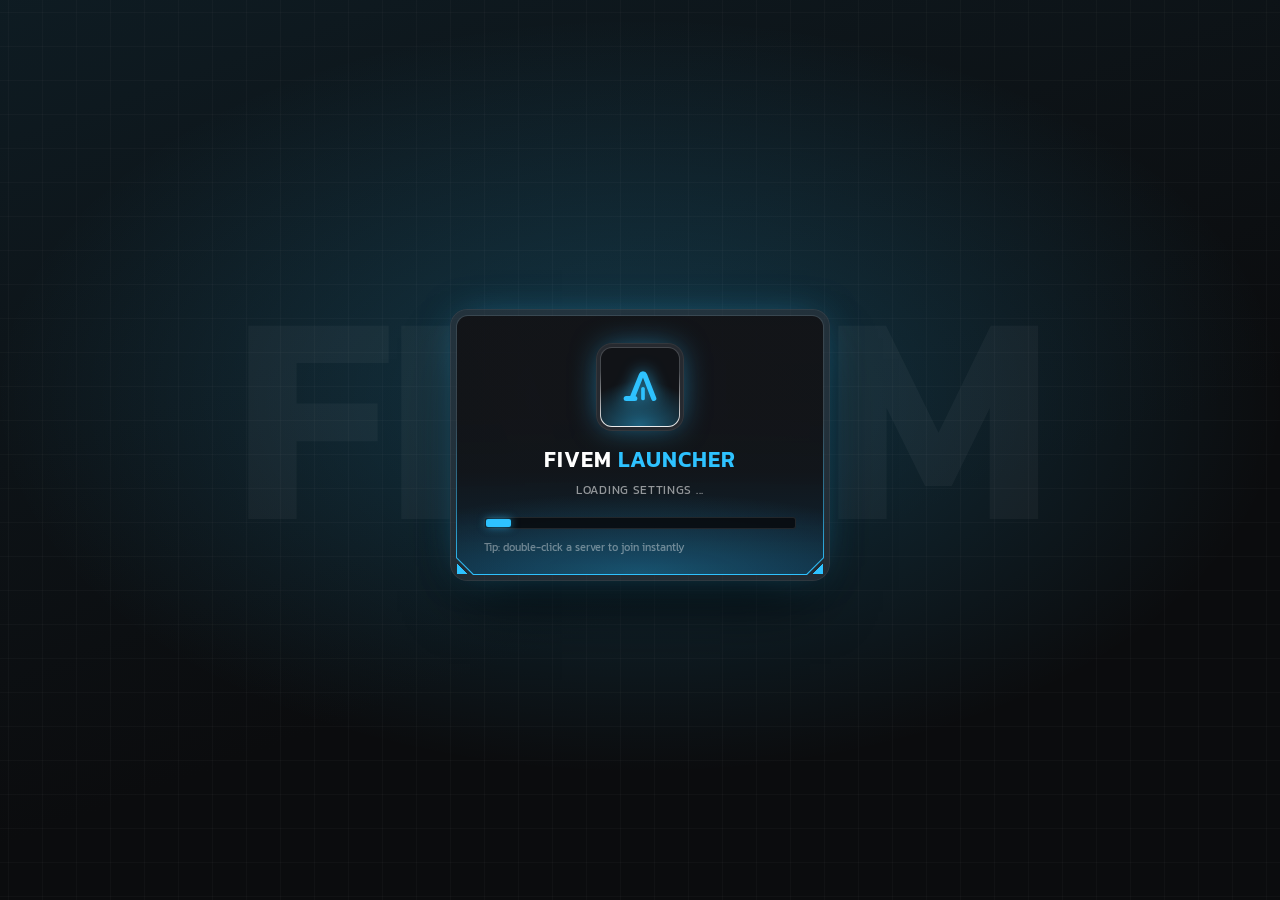
==== commit 533eba16: "3.18.0: new-theme loading screen, overflow fixes - Loading screen is a two-layer card like the popup" ====
--- a/cmd/launcher/web/index.html
+++ b/cmd/launcher/web/index.html
@@ -13,18 +13,15 @@
   <div class="splash" id="splash" aria-hidden="true">
     <div class="sp-bg"></div>
     <div class="sp-word">FIVEM</div>
-    <div class="sp-center">
+    <div class="sp-card">
       <div class="sp-logo">
-        <span class="sp-ring"></span>
-        <span class="sp-spark s1"></span><span class="sp-spark s2"></span><span class="sp-spark s3"></span>
         <svg viewBox="0 0 40 40"><path d="M13 30 21.2 9.5c.5-1.3 2.3-1.3 2.8 0L32 30" fill="none" stroke="currentColor" stroke-width="4.4" stroke-linecap="round" stroke-linejoin="round"/><path d="M8 30h7.5" stroke="currentColor" stroke-width="4.4" stroke-linecap="round"/><path d="M22.6 21.5v8.5" stroke="currentColor" stroke-width="3.2" stroke-linecap="round"/></svg>
       </div>
       <div class="sp-title">FIVEM <b>LAUNCHER</b></div>
       <div class="sp-status" id="spStatus"></div>
-      <div class="sp-tip" id="spTip"></div>
+      <div class="sp-bar"><i id="spBar"></i></div>
+      <div class="sp-row"><span class="sp-tip" id="spTip"></span><span class="sp-ver" id="spVer"></span></div>
     </div>
-    <div class="sp-foot"><span id="spVer"></span></div>
-    <div class="sp-bar"><i id="spBar"></i></div>
   </div>
   <div class="shell" id="shell">
 
--- a/cmd/launcher/web/styles.css
+++ b/cmd/launcher/web/styles.css
@@ -1246,3 +1246,519 @@
 /* ฟ้าสว่างขึ้น: ชิ้นที่เลือกอยู่ชัดขึ้นนิดหนึ่ง */
 [data-theme='hud'] { --accent-soft: rgba(46, 194, 255, .14); }
 [data-theme='hud'] .b-sec .sh-ic, [data-theme='hud'] :is(.mark, .stat .ico, .em-mark) { background: rgba(46, 194, 255, .14) !important; }
+
+/* ================= v15: หน้าตั้งค่าแบบเมนูในเกม + หน้าต่าง popup ธีมเดียวกับแผงเลือกเซิร์ฟ ================= */
+.set-wrap { flex: 1; min-height: 0; display: grid; grid-template-columns: 268px minmax(0, 1fr); gap: 14px; padding: 2px 0 6px; }
+/* เมนูหมวดด้านซ้าย: แผง 2 ชั้นแบบเมนูในเกม */
+.set-nav { position: relative; isolation: isolate; display: flex; flex-direction: column; gap: 6px; padding: 18px 14px 16px; min-height: 0; }
+.set-nav::before { content: ''; position: absolute; inset: 0; z-index: -1; pointer-events: none;
+  border-style: solid; border-width: 20px 24px 24px 20px; border-image: var(--frame) 20 24 24 20 fill / 20px 24px 24px 20px stretch; }
+.set-nav .b-sec { margin: 0 2px 8px !important; }
+.set-tabs { display: flex; flex-direction: column; gap: 6px; }
+.set-tab { position: relative; isolation: isolate; display: flex; align-items: center; gap: 12px; width: 100%; padding: 10px 14px 10px 10px; text-align: left; color: var(--ink-2); border-radius: 6px; }
+.set-tab::after { content: ''; position: absolute; inset: 0; z-index: -1; pointer-events: none;
+  border-style: solid; border-width: 8px 16px 16px 8px; border-image: var(--row) 8 16 16 8 fill / 8px 16px 16px 8px stretch; }
+.set-tab:hover::after { border-image-source: var(--row-hov); }
+.set-tab.on { color: #fff; }
+.set-tab.on::after { border-image-source: var(--item-sel); filter: drop-shadow(0 0 8px rgba(46, 194, 255, .3)); }
+.set-tab b { display: block; font: 500 13.5px/1.3 'Kanit', var(--font-head); text-transform: uppercase; letter-spacing: .02em; }
+.set-tab.on b { text-shadow: 0 0 10px rgba(46, 194, 255, .55); }
+.set-tab small { display: block; font: 400 10.5px/1.4 'Kanit', var(--font-body); color: rgba(255, 255, 255, .45); margin-top: 1px; }
+.st-ic { flex: none; width: 32px; height: 32px; border-radius: 8px; display: grid; place-items: center; font-style: normal; color: var(--accent); background: rgba(46, 194, 255, .12); }
+.st-ic svg { width: 16px; height: 16px; filter: drop-shadow(0 0 4px rgba(46, 194, 255, .6)); }
+.set-tab.on .st-ic { background: rgba(46, 194, 255, .22); box-shadow: inset 0 0 0 1px rgba(46, 194, 255, .45); }
+.set-nav .about { margin-top: auto !important; padding: 10px 12px !important; gap: 10px; }
+.set-nav .about .mark { width: 34px !important; height: 34px !important; }
+.set-nav .about b { font-size: 12.5px; }
+/* แผงเนื้อหาด้านขวา: เลื่อนในตัว แสดงเฉพาะหมวดที่เลือก */
+.set-body { min-height: 0; overflow-y: auto; padding: 0 4px 4px 0; display: flex; flex-direction: column; gap: 12px; }
+.set-body::-webkit-scrollbar { width: 4px; }
+.set-body::-webkit-scrollbar-thumb { background: rgba(46, 194, 255, .35); }
+.set-body .sect { display: none; margin: 0 !important; padding: 20px 22px 22px !important; }
+.set-wrap[data-on='general'] .sect[data-tab='general'], .set-wrap[data-on='fivem'] .sect[data-tab='fivem'],
+.set-wrap[data-on='perf'] .sect[data-tab='perf'], .set-wrap[data-on='data'] .sect[data-tab='data'],
+.set-wrap[data-on='about'] .sect[data-tab='about'] { display: block; animation: svSwap .2s ease-out; }
+.st-head { display: flex; align-items: flex-start; gap: 12px; margin-bottom: 14px; }
+.st-head .st-ic { width: 36px; height: 36px; margin-top: 1px; }
+.st-head h3 { margin: 0 !important; font: 500 15px/1.35 'Kanit', var(--font-head) !important; text-transform: uppercase; color: #fff; }
+.st-head .d { margin: 2px 0 0 !important; font-size: 11.5px !important; line-height: 1.5; text-transform: none !important; letter-spacing: 0 !important; color: rgba(255, 255, 255, .5) !important; }
+.st-en { color: var(--accent); font-weight: 500; opacity: .9; }
+.set-body .path-box .stc { flex: none; }
+.set-body .seg { flex-wrap: wrap; }
+.set-body .metrics { max-width: none; }
+html[data-motion='reduced'] .set-body .sect { animation: none !important; }
+
+/* หน้าต่าง popup: กรอบนีออนแบบแผงเลือกเซิร์ฟ + หัวข้อนำด้วย ◆ */
+[data-theme='hud'] .modal::before { border-width: 14px 18px 18px 14px !important; border-image: var(--frame-neon) 14 18 18 14 fill / 14px 18px 18px 14px stretch !important; }
+[data-theme='hud'] .modal { box-shadow: 0 0 40px -14px rgba(46, 194, 255, .5) !important; border-radius: 12px; }
+[data-theme='hud'] .overlay { background: rgba(4, 8, 12, .62); backdrop-filter: blur(4px); }
+[data-theme='hud'] .modal-head { padding: 22px 24px 10px; }
+[data-theme='hud'] .modal-head h2 { display: flex; align-items: center; gap: 11px; font: 600 17px 'Kanit', var(--font-head) !important; text-transform: uppercase; letter-spacing: .03em; color: #fff; text-shadow: 0 0 14px rgba(46, 194, 255, .45); }
+[data-theme='hud'] .modal-head h2::before { content: ''; flex: none; width: 8px; height: 8px; background: var(--accent); transform: rotate(45deg); border-radius: 1px; box-shadow: 0 0 8px var(--accent); }
+[data-theme='hud'] .modal-body { padding: 4px 24px 18px; }
+[data-theme='hud'] .modal-foot { padding: 14px 24px 20px; border-top: 1px solid rgba(46, 194, 255, .15) !important; }
+[data-theme='hud'] .modal .x-btn { width: 30px; height: 30px; background: rgba(57, 60, 65, .5) !important; }
+[data-theme='hud'] .modal .x-btn:hover { background: rgba(240, 82, 82, .8) !important; color: #fff; }
+[data-theme='hud'] .field > label { font: 500 11.5px 'Kanit', var(--font-head); text-transform: uppercase; letter-spacing: .06em; color: rgba(255, 255, 255, .7); }
+[data-theme='hud'] .confirm-text { font-size: 13.5px; }
+[data-theme='hud'] .add-pop .preview { border-radius: 10px !important; background: linear-gradient(180deg, rgba(255, 255, 255, .06), rgba(255, 255, 255, .015)) !important; box-shadow: inset 0 0 0 1px rgba(255, 255, 255, .09) !important; }
+[data-theme='hud'] .add-pop .pv-banner { border-radius: 8px; }
+[data-theme='hud'] .add-pop .pv-logo { border-radius: 12px; box-shadow: 0 0 0 1.5px rgba(46, 194, 255, .55), 0 0 18px -4px rgba(46, 194, 255, .6); }
+[data-theme='hud'] .add-pop .pv-info b { font-family: 'Kanit', var(--font-head); font-weight: 600; }
+
+/* ================= v16: แถวเซิร์ฟแบบลิสต์เควส ================= */
+/* สีของแถวที่เลือก (เปลี่ยนที่นี่ที่เดียว) */
+[data-theme='hud'] { --sel: 46, 194, 255; }
+.b-list { gap: 8px !important; }
+[data-theme='hud'] .b-row::before { display: none !important; }
+[data-theme='hud'] .b-row {
+  grid-template-columns: 42px minmax(0, 1fr) auto 18px 104px !important; gap: 16px !important;
+  min-height: 64px; padding: 10px 18px 10px 14px !important; border-radius: 6px !important;
+  background: linear-gradient(90deg, rgba(30, 33, 38, .72), rgba(22, 24, 28, .72)) !important;
+  box-shadow: inset 0 0 0 1px rgba(255, 255, 255, .09) !important;
+  transition: box-shadow .15s, background .15s;
+}
+[data-theme='hud'] .b-split.open .b-row { grid-template-columns: 38px minmax(0, 1fr) auto 16px 96px !important; gap: 12px !important; padding: 10px 14px 10px 12px !important; }
+[data-theme='hud'] .b-row:hover { box-shadow: inset 0 0 0 1px rgba(255, 255, 255, .2) !important; background: linear-gradient(90deg, rgba(36, 39, 45, .8), rgba(26, 28, 33, .8)) !important; }
+/* แถวที่เลือก: สีไล่จากขวา + ขอบสี + ตัวเลข/ลูกศร/กล่องสถานะเป็นสีเดียวกัน */
+[data-theme='hud'] .b-row.sel, [data-theme='hud'] .b-row.sel:hover {
+  background: linear-gradient(90deg, rgba(var(--sel), .06) 0%, rgba(var(--sel), .12) 40%, rgba(var(--sel), .34) 100%) !important;
+  box-shadow: inset 0 0 0 1px rgba(var(--sel), .6), 0 0 22px -10px rgba(var(--sel), .8) !important;
+}
+[data-theme='hud'] .b-row.sel .b-ic { box-shadow: 0 0 0 1.5px rgba(var(--sel), .8), 0 0 14px -2px rgba(var(--sel), .8); }
+[data-theme='hud'] .b-row.sel .b-name { color: #fff; text-shadow: none; }
+[data-theme='hud'] .b-row.sel .pl-n b, [data-theme='hud'] .b-row.sel .pl-n::before, [data-theme='hud'] .b-row.sel .b-chev { color: rgb(var(--sel)) !important; text-shadow: 0 0 10px rgba(var(--sel), .6); }
+[data-theme='hud'] .b-row.sel .b-st { box-shadow: inset 0 0 0 1px rgba(var(--sel), .7), 0 0 12px -4px rgba(var(--sel), .8); background: rgba(var(--sel), .12); }
+/* ไอคอน */
+[data-theme='hud'] .b-ic { width: 42px !important; height: 42px !important; border-radius: 8px !important; }
+[data-theme='hud'] .b-split.open .b-ic { width: 38px !important; height: 38px !important; }
+/* ชื่อ / รายละเอียด */
+[data-theme='hud'] .b-name { font: 600 14.5px/1.3 'Kanit', var(--font-head) !important; letter-spacing: .02em; }
+[data-theme='hud'] .b-sub { font-size: 12.5px !important; color: rgba(255, 255, 255, .45) !important; margin-top: 2px; }
+/* ผู้เล่น: ▸ 1,787 / 2,048 ตัวเลขแบบดิจิทัล */
+[data-theme='hud'] .b-row .pl-n { gap: 3px; align-items: baseline; justify-content: flex-end; font: 600 13px 'JetBrains Mono', 'Consolas', var(--font-mono) !important; color: rgba(255, 255, 255, .32); letter-spacing: .04em; }
+[data-theme='hud'] .b-row .pl-n::before { content: ''; align-self: center; width: 0; height: 0; margin-right: 5px; border-style: solid; border-width: 4.5px 0 4.5px 6px; border-color: transparent transparent transparent currentColor; color: var(--accent); }
+[data-theme='hud'] .b-row .pl-n b { font-size: 16px !important; color: var(--accent); font-weight: 700; }
+[data-theme='hud'] .b-row.full-row .pl-n b, [data-theme='hud'] .b-row.offline .pl-n b { color: rgba(255, 255, 255, .55); }
+/* ลูกศร » */
+.b-chev { display: grid; place-items: center; color: rgba(255, 255, 255, .35); font-style: normal; }
+.b-chev svg { width: 18px; height: 18px; stroke-width: 2.2; }
+/* กล่องสถานะด้านขวา (แทนช่องรางวัล) */
+[data-theme='hud'] .b-st { justify-content: center !important; align-items: center; height: 44px; border-radius: 8px; background: rgba(255, 255, 255, .035); box-shadow: inset 0 0 0 1px rgba(255, 255, 255, .1); transition: box-shadow .15s, background .15s; }
+[data-theme='hud'] .b-st .stc { background: none; box-shadow: none; padding: 0; height: auto; }
+/* เซิร์ฟส่วนตัว/ออฟไลน์: จางลงแบบแถว "Received" */
+[data-theme='hud'] .b-row.priv:not(.sel) { background: rgba(18, 20, 23, .6) !important; }
+[data-theme='hud'] .b-row.priv:not(.sel) :is(.b-ic, .b-main, .b-pl, .b-chev) { opacity: .55; }
+[data-theme='hud'] .b-row.offline:not(.sel) :is(.b-ic, .b-main, .b-pl, .b-chev) { opacity: .5; }
+/* แถวเข้าเซิร์ฟโดยตรง */
+[data-theme='hud'] .b-row.b-direct { grid-template-columns: 42px minmax(0, 1fr) auto !important; }
+[data-theme='hud'] .b-row.skel { grid-template-columns: 42px minmax(0, 1fr) !important; }
+
+/* ================= v16b: แถวที่เลือก = ไล่สีด้านใน (ไม่ใช่กรอบ) · ชิปสถานะแบบเดิม · แผงเซิร์ฟอยู่ด้านขวา ================= */
+[data-theme='hud'] .b-row { grid-template-columns: 42px minmax(0, 1fr) auto 18px 100px !important; }
+[data-theme='hud'] .b-split.open .b-row { grid-template-columns: 38px minmax(0, 1fr) auto 16px 92px !important; }
+/* แถวที่เลือก: สีฟ้าไล่จากซ้ายจาง → ขวาเข้ม ไม่มีเส้นกรอบสี */
+[data-theme='hud'] .b-row.sel, [data-theme='hud'] .b-row.sel:hover {
+  background: linear-gradient(90deg, rgba(var(--sel), .04) 0%, rgba(var(--sel), .12) 45%, rgba(var(--sel), .36) 100%) !important;
+  box-shadow: inset 0 0 0 1px rgba(255, 255, 255, .1) !important;
+}
+[data-theme='hud'] .b-row.sel .b-ic { box-shadow: none; }
+/* ชิปสถานะกลับเป็นแบบเดิม (พื้นจาง + ขอบตามสีสถานะ) ไม่มีกล่องรอบ */
+[data-theme='hud'] .b-st, [data-theme='hud'] .b-row.sel .b-st { height: auto; background: none !important; box-shadow: none !important; justify-content: flex-start !important; }
+[data-theme='hud'] .b-st .stc { height: 22px; padding: 0 9px; background: color-mix(in srgb, var(--c) 13%, transparent); box-shadow: inset 0 0 0 1px color-mix(in srgb, var(--c) 40%, transparent); }
+/* แผงเลือกเซิร์ฟย้ายไปด้านขวา */
+.b-split { grid-template-columns: minmax(0, 1fr) 0 !important; }
+.b-split.open { grid-template-columns: minmax(0, 1fr) 316px !important; }
+.b-split .sv-side { order: 2; }
+@keyframes svIn { from { transform: translateX(24px); opacity: 0; } }
+
+/* v17: ช่องค้นหา — ไอคอนสีขาว + กรอบตอนกดเป็นเส้นขาวบาง ตัดมุมขวาล่าง */
+[data-theme='hud'] {
+  --item-focus-w: url("data:image/svg+xml,%3Csvg xmlns='http://www.w3.org/2000/svg' width='40' height='40' viewBox='0 0 40 40'%3E%3Cpath d='M6 0H34A6 6 0 0 1 40 6V26L26 40H6A6 6 0 0 1 0 34V6A6 6 0 0 1 6 0Z' fill='rgba(57,60,65,.5)'/%3E%3Cpath d='M6 .75H34A5.25 5.25 0 0 1 39.25 6V25.7L25.7 39.25H6A5.25 5.25 0 0 1 .75 34V6A5.25 5.25 0 0 1 6 .75Z' fill='none' stroke='rgba(255,255,255,.8)' stroke-width='1.5'/%3E%3C/svg%3E");
+}
+[data-theme='hud'] .search svg { color: #fff !important; filter: drop-shadow(0 0 4px rgba(255, 255, 255, .35)) !important; }
+[data-theme='hud'] .search:focus-within::after { border-image-source: var(--item-focus-w) !important; filter: drop-shadow(0 0 6px rgba(255, 255, 255, .18)); }
+
+/* ================= v18: แผงเลือกเซิร์ฟ + หน้าต่างเพิ่มเซิร์ฟ แบบหน้ารางวัล ================= */
+/* แผง: ไล่สีเข้ม→ฟ้าด้านล่าง · เส้นขอบบางสีฟ้า · สามเหลี่ยมทึบที่มุมล่างซ้าย/ขวา */
+[data-theme='hud'] :is(.sv-side, .modal.rp) {
+  background: linear-gradient(180deg, rgba(14, 17, 22, .96) 0%, rgba(13, 24, 34, .95) 55%, rgba(12, 44, 66, .94) 100%) !important;
+  box-shadow: inset 0 0 0 1px rgba(46, 194, 255, .55), 0 0 34px -12px rgba(46, 194, 255, .55) !important;
+  border-radius: 12px !important;
+}
+[data-theme='hud'] :is(.sv-side, .modal.rp)::before {
+  border: 0 !important; border-image: none !important; inset: 7px !important; z-index: 0 !important;
+  background:
+    linear-gradient(45deg, #2ec2ff 50%, transparent 50%) left bottom / 13px 13px no-repeat,
+    linear-gradient(-45deg, #2ec2ff 50%, transparent 50%) right bottom / 13px 13px no-repeat !important;
+  filter: drop-shadow(0 0 5px rgba(46, 194, 255, .8));
+}
+.sv-side > *, .modal.rp > * { position: relative; z-index: 1; }
+
+/* ปุ่มแบบ CONFIRM: พื้นฟ้าไล่สี ขอบฟ้า ตัวหนังสือห่าง + สามเหลี่ยมชี้เข้าทั้งสองข้าง */
+.rp-confirm { position: relative; display: flex; align-items: center; justify-content: center; width: 100%; height: 48px; border-radius: 6px; cursor: pointer;
+  font: 600 14px 'Kanit', var(--font-head); letter-spacing: .16em; text-transform: uppercase; color: #fff; text-shadow: 0 0 8px rgba(46, 194, 255, .8);
+  background: linear-gradient(180deg, rgba(46, 194, 255, .55), rgba(20, 120, 180, .45)) !important;
+  box-shadow: inset 0 0 0 1px rgba(120, 220, 255, .9), 0 0 20px -4px rgba(46, 194, 255, .7) !important; filter: none !important; transition: box-shadow .15s, transform .1s; }
+.rp-confirm::before, .rp-confirm::after { content: '' !important; position: absolute !important; top: 50% !important; width: 7px !important; height: 13px !important; inset: auto !important;
+  border: 0 !important; border-image: none !important; animation: none !important; opacity: 1 !important; transform: translateY(-50%) !important; background: #bfeeff !important; z-index: 1 !important; }
+.rp-confirm::before { left: 10px !important; top: 50% !important; clip-path: polygon(0 0, 100% 50%, 0 100%); }
+.rp-confirm::after { right: 10px !important; top: 50% !important; clip-path: polygon(100% 0, 0 50%, 100% 100%); }
+.rp-confirm:hover { box-shadow: inset 0 0 0 1px #bfeeff, 0 0 28px -2px rgba(46, 194, 255, .9) !important; }
+.rp-confirm:active { transform: translateY(1px); }
+[data-theme='hud'] .sv-play.rp-confirm { height: 48px !important; }
+/* บรรทัดสรุปด้านล่าง: "ผู้เล่นตอนนี้ 468 / 2,048" */
+.rp-sum { margin-top: 10px; text-align: center; font: 500 11px 'Kanit', var(--font-body); letter-spacing: .12em; text-transform: uppercase; color: rgba(255, 255, 255, .55); }
+.rp-sum b { color: var(--accent); font: 700 12.5px 'JetBrains Mono', 'Consolas', var(--font-mono); letter-spacing: .04em; text-shadow: 0 0 8px rgba(46, 194, 255, .6); }
+.rp-sum i { font: 600 12.5px 'JetBrains Mono', 'Consolas', var(--font-mono); font-style: normal; color: #fff; letter-spacing: .04em; }
+/* ที่อยู่แบบ YOUR CODE INVITE */
+.rp-addr { display: flex; flex-direction: column; align-items: stretch; gap: 5px; }
+.rp-lbl { align-self: flex-end; font: 500 10px 'Kanit', var(--font-body); letter-spacing: .1em; text-transform: uppercase; color: rgba(255, 255, 255, .5); }
+[data-theme='hud'] .rp-addr .sv-addr { background: rgba(8, 12, 16, .6) !important; box-shadow: inset 0 0 0 1px rgba(255, 255, 255, .12) !important; border-radius: 6px; padding: 5px 5px 5px 12px !important; }
+.rp-addr code { font: 600 13px 'JetBrains Mono', 'Consolas', var(--font-mono) !important; color: #fff !important; letter-spacing: .03em; }
+.rp-copy { flex: none; width: 32px; height: 32px; border-radius: 5px; display: grid; place-items: center; color: #fff; background: linear-gradient(180deg, #4fd0ff, #1597d6); box-shadow: 0 0 12px -2px rgba(46, 194, 255, .8); }
+.rp-copy svg { width: 16px; height: 16px; }
+.rp-copy:hover { filter: brightness(1.15); }
+/* กล่องสถิติ = การ์ดไอเทม: ขอบฟ้าบาง พื้นไล่สีจาง */
+[data-theme='hud'] .sx-box { background: linear-gradient(180deg, rgba(46, 194, 255, .1), rgba(46, 194, 255, .02)) !important; box-shadow: inset 0 0 0 1px rgba(46, 194, 255, .4) !important; border-radius: 6px !important; }
+/* แถบความจุแบบแคปซูลเรืองแสง */
+[data-theme='hud'] .sx-bar { height: 8px !important; border-radius: 99px !important; background: rgba(46, 194, 255, .14) !important; }
+[data-theme='hud'] .sx-bar i { border-radius: 99px !important; box-shadow: 0 0 10px var(--barc) !important; }
+.sv-foot { border-top: 0 !important; padding: 8px 16px 18px !important; }
+
+/* ===== หน้าต่างเพิ่มเซิร์ฟ ===== */
+.modal.rp { width: min(480px, calc(100vw - 60px)) !important; padding: 0 !important; overflow: hidden; display: block !important; }
+.rp-title { display: flex; align-items: center; gap: 6px; padding: 18px 22px 0; font: 600 12px 'Kanit', var(--font-head); letter-spacing: .1em; text-transform: uppercase; color: rgba(255, 255, 255, .85); }
+.rp-title i { width: 7px; height: 7px; background: #fff; transform: rotate(45deg); border-radius: 1px; }
+.rp-title i:first-child { background: var(--accent); box-shadow: 0 0 6px var(--accent); }
+.rp-title span { margin-left: 8px; }
+.rp-x { position: absolute !important; top: 12px; right: 12px; z-index: 3 !important; width: 30px; height: 30px; }
+.rp-hero { position: relative; isolation: isolate; display: flex; flex-direction: column; align-items: center; text-align: center; padding: 6px 24px 4px; overflow: hidden; }
+.rp-hero .sx-bg { inset: -20px 0 0; height: calc(100% + 20px); }
+.rp-hero .sx-logo { margin: 8px 0 10px !important; }
+.rp-hero .sx-logo span { font: 700 30px 'Kanit', var(--font-head); color: rgba(255, 255, 255, .6); }
+.rp-body { padding: 4px 26px 20px; display: flex; flex-direction: column; gap: 12px; }
+.rp-desc { margin: 2px 0 0 !important; text-align: center; font-size: 12.5px !important; color: rgba(255, 255, 255, .7); }
+.rp-desc.ok { color: #4be39a !important; } .rp-desc.err { color: #ff8c8c !important; }
+.rp-body .row { display: flex; gap: 8px; }
+[data-theme='hud'] .rp-body .input { flex: 1; min-width: 0; height: 44px; text-align: center; font: 500 13px 'JetBrains Mono', 'Consolas', var(--font-mono); background: rgba(8, 12, 16, .55) !important; box-shadow: inset 0 0 0 1px rgba(255, 255, 255, .14) !important; }
+[data-theme='hud'] .rp-body .input:focus { box-shadow: inset 0 0 0 1.5px rgba(255, 255, 255, .7) !important; }
+.rp-body #fCheck { height: 44px; flex: none; }
+.rp-body .rp-sum { margin-top: 0; }
+/* ตัวหนังสือภาษาไทยไม่เว้นระยะตัวอักษร (ระยะห่างใช้เฉพาะภาษาอังกฤษ) */
+html:not([lang='en']) .rp-confirm { letter-spacing: .02em; font-size: 15px; }
+html:not([lang='en']) :is(.rp-sum, .rp-title, .rp-lbl) { letter-spacing: .02em; }
+
+/* ================= v18b: แผงแบบหน้ารางวัล = กรอบ 2 ชั้นแบบของเรา ================= */
+/* ชั้นที่ 1: กรอบนอกโปร่ง (เหมือนกรอบอื่นในโปรแกรม) */
+[data-theme='hud'] :is(.sv-side, .modal.rp) {
+  background: rgba(20, 22, 25, .55) !important;
+  box-shadow: 0 0 26px -14px rgba(46, 194, 255, .45) !important;
+  border-radius: 17px !important;
+}
+/* ชั้นที่ 2: แผงในเข้ม ไล่ฟ้านิดเดียวด้านล่าง + ขอบฟ้าบาง + สามเหลี่ยมอยู่ในมุมของชั้นนี้ */
+[data-theme='hud'] :is(.sv-side, .modal.rp)::before {
+  inset: 6px !important; border-radius: 12px; filter: none !important;
+  background:
+    linear-gradient(45deg, #2ec2ff 50%, transparent 50%) left 6px bottom 6px / 11px 11px no-repeat,
+    linear-gradient(-45deg, #2ec2ff 50%, transparent 50%) right 6px bottom 6px / 11px 11px no-repeat,
+    linear-gradient(180deg, rgba(17, 19, 23, .94) 0%, rgba(16, 21, 27, .94) 65%, rgba(16, 32, 44, .94) 100%) !important;
+  box-shadow: inset 0 0 0 1px rgba(46, 194, 255, .5) !important;
+}
+[data-theme='hud'] .sv-side .sx-hero { margin: 6px 6px 0; border-radius: 11px 11px 0 0; }
+[data-theme='hud'] .sv-foot { padding: 8px 20px 24px !important; }
+[data-theme='hud'] .sx-body { padding-left: 20px !important; padding-right: 20px !important; }
+[data-theme='hud'] .modal.rp .rp-title { padding: 22px 26px 0; }
+[data-theme='hud'] .modal.rp .rp-x { top: 16px; right: 16px; }
+[data-theme='hud'] .modal.rp .rp-body { padding: 4px 30px 26px; }
+[data-theme='hud'] :is(.sv-side, .modal.rp) { background: rgba(52, 57, 64, .5) !important; box-shadow: inset 0 0 0 1px rgba(255, 255, 255, .06), 0 0 26px -14px rgba(46, 194, 255, .45) !important; }
+
+/* ================= v18c: กรอบชั้นที่ 2 ตัดมุมล่างพอดีสามเหลี่ยม · ไล่สีเฉพาะด้านล่าง ================= */
+[data-theme='hud'] :is(.sv-side, .modal.rp) {
+  isolation: isolate;
+  /* ชั้นที่ 1 (กรอบนอกเทาโปร่ง) + สามเหลี่ยมทึบในมุมที่ถูกตัดของชั้นที่ 2 */
+  background:
+    linear-gradient(45deg, #2ec2ff 50%, transparent 50%) left 7px bottom 7px / 11px 11px no-repeat,
+    linear-gradient(-45deg, #2ec2ff 50%, transparent 50%) right 7px bottom 7px / 11px 11px no-repeat,
+    rgba(52, 57, 64, .5) !important;
+}
+/* ชั้นที่ 2 — เส้นขอบ: เทาจางด้านบน ค่อย ๆ เป็นฟ้าด้านล่าง · มุมล่างตัดเฉียง */
+[data-theme='hud'] :is(.sv-side, .modal.rp)::before {
+  inset: 6px !important; border-radius: 12px 12px 0 0 !important; box-shadow: none !important; z-index: 0 !important;
+  background: linear-gradient(180deg, rgba(255, 255, 255, .1) 0%, rgba(255, 255, 255, .1) 40%, rgba(46, 194, 255, .55) 75%, #2ec2ff 100%) !important;
+  clip-path: polygon(0 0, 100% 0, 100% calc(100% - 17px), calc(100% - 17px) 100%, 17px 100%, 0 calc(100% - 17px));
+}
+/* ชั้นที่ 2 — พื้น: เข้ม และมีฟ้าเรืองเฉพาะด้านล่าง */
+[data-theme='hud'] :is(.sv-side, .modal.rp)::after {
+  content: ''; position: absolute; inset: 7px; z-index: 0; pointer-events: none; border-radius: 11px 11px 0 0;
+  background:
+    radial-gradient(120% 38% at 50% 100%, rgba(46, 194, 255, .28), transparent 70%),
+    linear-gradient(180deg, rgba(17, 19, 23, .97) 0%, rgba(17, 19, 23, .97) 62%, rgba(14, 34, 50, .97) 100%);
+  clip-path: polygon(0 0, 100% 0, 100% calc(100% - 16.6px), calc(100% - 16.6px) 100%, 16.6px 100%, 0 calc(100% - 16.6px));
+}
+[data-theme='hud'] .sv-side .sx-hero { margin: 7px 7px 0 !important; border-radius: 11px 11px 0 0 !important; }
+
+/* กล่องผู้เล่น/ปิง/ความจุ: แบบเดียวกับแถวรายชื่อเซิร์ฟ (พื้นเข้ม ขอบเทาบาง) */
+[data-theme='hud'] .sx-box { background: linear-gradient(90deg, rgba(30, 33, 38, .78), rgba(22, 24, 28, .78)) !important; box-shadow: inset 0 0 0 1px rgba(255, 255, 255, .1) !important; border-radius: 6px !important; }
+[data-theme='hud'] .sx-box span { color: rgba(255, 255, 255, .45); }
+
+/* หลอดความจุ: แคปซูลแบ่งช่องเรืองแสงแบบแถบความคืบหน้า */
+[data-theme='hud'] .sx-bar { position: relative; height: 10px !important; margin: 2px 1px 0 !important; border-radius: 99px !important; overflow: visible !important;
+  background: rgba(255, 255, 255, .06) !important; box-shadow: inset 0 0 0 1px rgba(255, 255, 255, .08);
+  -webkit-mask-image: repeating-linear-gradient(90deg, #000 0 calc(10% - 3px), transparent calc(10% - 3px) 10%);
+  mask-image: repeating-linear-gradient(90deg, #000 0 calc(10% - 3px), transparent calc(10% - 3px) 10%); }
+[data-theme='hud'] .sx-bar i { display: block; height: 100%; border-radius: 99px !important;
+  background: linear-gradient(90deg, #1597d6, #2ec2ff 60%, #8ddcff) !important; box-shadow: 0 0 10px rgba(46, 194, 255, .9) !important; }
+
+/* ================= v19: หน้าต่างเพิ่มเซิร์ฟ = เนื้อหาแบบเดิม ในกรอบแบบใหม่ · หลอดสถานะแบบแถบทึบ ================= */
+[data-theme='hud'] .modal.add-pop.rp { width: min(560px, calc(100vw - 60px)) !important; }
+[data-theme='hud'] .modal.rp .modal-head { padding: 24px 28px 10px !important; }
+[data-theme='hud'] .modal.rp .modal-head h2::before { display: none; }
+[data-theme='hud'] .modal.rp .modal-head h2 { font: 600 22px 'Kanit', var(--font-head) !important; text-transform: none; letter-spacing: 0; text-shadow: none; }
+[data-theme='hud'] .modal.rp .modal-body { padding: 4px 28px 16px !important; }
+[data-theme='hud'] .modal.rp .field > label { font: 600 13.5px 'Kanit', var(--font-head); text-transform: none; letter-spacing: 0; color: #fff; }
+[data-theme='hud'] .modal.rp .modal-foot { border-top: 0 !important; padding: 6px 28px 30px !important; }
+[data-theme='hud'] .modal.rp .x-btn { width: 34px; height: 34px; }
+
+/* หลอดความจุ: แถบทึบต่อเนื่อง — รางเข้มขอบบาง + สีฟ้าด้านในเว้นขอบเล็กน้อย */
+[data-theme='hud'] .sx-bar { height: 12px !important; padding: 2px; border-radius: 3px !important; -webkit-mask-image: none !important; mask-image: none !important;
+  background: rgba(8, 10, 13, .85) !important; box-shadow: inset 0 0 0 1px rgba(255, 255, 255, .1), 0 0 0 1px rgba(0, 0, 0, .4) !important; box-sizing: border-box; }
+[data-theme='hud'] .sx-bar i { border-radius: 2px !important; background: #2ec2ff !important; box-shadow: 0 0 8px rgba(46, 194, 255, .55) !important; }
+
+/* v19b: หน้าต่างอื่น ๆ (ลบ/รีเซ็ต/กลุ่ม/กู้คืน/ล้างแคช) ใช้กรอบและเนื้อหาแบบเดียวกับหน้าต่างเพิ่มเซิร์ฟ */
+[data-theme='hud'] .modal.rp { overflow: hidden; }
+[data-theme='hud'] .modal.sm.rp { width: min(480px, calc(100vw - 80px)) !important; }
+[data-theme='hud'] .modal.rp .modal-head { padding-top: 26px !important; }
+[data-theme='hud'] .modal.rp .modal-head h2 { font-size: 20px !important; }
+[data-theme='hud'] .modal.rp .confirm-text { color: rgba(255, 255, 255, .7); }
+[data-theme='hud'] .modal.rp .modal-foot .btn { min-width: 120px; }
+.sv-foot { padding-bottom: 26px !important; }
+
+/* ================= v20: แจ้งเตือนแบบการ์ด HUD (ด้านบนกลาง) · เอาเวอร์ชันท้ายจอออก · ปุ่มเปิด FiveM สีเขียว ================= */
+.toasts { position: fixed !important; top: 62px !important; bottom: auto !important; left: 50% !important; right: auto !important; transform: translateX(-50%);
+  display: flex; flex-direction: column; align-items: center; gap: 8px; z-index: 120; pointer-events: none; width: 380px; }
+[data-theme] .toast {
+  --tc: #2ec2ff; position: relative; display: flex; align-items: center; gap: 14px; width: 100%; min-width: 0; max-width: none;
+  padding: 12px 22px 12px 12px; border-radius: 8px; pointer-events: auto;
+  background: linear-gradient(90deg, rgba(26, 29, 34, .96), rgba(20, 22, 26, .96)) !important;
+  box-shadow: inset 0 0 0 1px rgba(255, 255, 255, .09), 0 14px 30px -12px rgba(0, 0, 0, .85) !important;
+  backdrop-filter: blur(6px); animation: toastIn .25s cubic-bezier(.2, .8, .2, 1);
+}
+.toast.ok { --tc: #34d399; } .toast.err { --tc: #f0506e; } .toast.info { --tc: #2ec2ff; } .toast.warn { --tc: #f5a524; }
+@keyframes toastIn { from { opacity: 0; transform: translateY(-10px); } }
+.toast.out { opacity: 0; transform: translateY(-8px); transition: opacity .3s, transform .3s; }
+/* ไอคอนวงกลม: วงแหวนสีตามประเภท + แสงฟุ้ง */
+[data-theme] .toast .ti { flex: none; width: 38px; height: 38px; margin: 0; border-radius: 50%; transform: none; display: grid; place-items: center;
+  background: radial-gradient(circle, rgba(30, 33, 38, 1) 55%, color-mix(in srgb, var(--tc) 18%, rgba(30, 33, 38, 1)));
+  box-shadow: 0 0 0 2px color-mix(in srgb, var(--tc) 85%, transparent), 0 0 14px -2px var(--tc), inset 0 0 8px color-mix(in srgb, var(--tc) 30%, transparent); color: #fff; }
+[data-theme] .toast .ti svg { transform: none; width: 18px; height: 18px; stroke: #fff; stroke-width: 2.8; fill: none; stroke-linecap: round; stroke-linejoin: round; }
+.toast.warn .ti svg { stroke-width: 0; }
+.toast .tx { flex: 1; display: flex; flex-direction: column; min-width: 0; }
+.toast .tx b { font: 600 12.5px 'Kanit', var(--font-head) !important; letter-spacing: .04em !important; text-transform: uppercase; color: var(--tc) !important; line-height: 1.35; }
+.toast .tx span { font: 500 13px/1.45 'Kanit', var(--font-body) !important; color: #fff !important; }
+/* แถบสีเล็กด้านขวา */
+.toast .tbar { position: absolute; right: 10px; top: 50%; width: 3px; height: 22px; transform: translateY(-50%); border-radius: 2px; background: var(--tc); box-shadow: 0 0 8px var(--tc); }
+
+/* ท้ายจอ: ไม่แสดงเวอร์ชัน (ดูได้ในหน้าตั้งค่า) — ใช้พื้นที่ด้านล่างให้เนื้อหา; แถบอัปเดตลอยด้านล่างเมื่อมีเวอร์ชันใหม่ */
+.foot .made { display: none !important; }
+[data-theme] .foot { position: absolute !important; left: 50%; bottom: 14px; transform: translateX(-50%); padding: 0 !important; z-index: 60; pointer-events: none; }
+.foot > * { pointer-events: auto; }
+.foot .discord[hidden] { display: none !important; }
+.main { position: relative; }
+.scroll.split { padding-bottom: 14px !important; }
+[data-theme] .foot-upd { box-shadow: inset 0 0 0 1.5px rgba(46, 194, 255, .85), 0 0 20px -6px #2ec2ff, 0 14px 30px -10px rgba(0, 0, 0, .9) !important; background: linear-gradient(90deg, rgba(20, 60, 90, .97), rgba(16, 28, 40, .97)) !important; }
+
+/* ปุ่มเปิด FiveM: สีเขียวแบบชิป "ออนไลน์" */
+[data-theme] .wc-fivem { color: #34d399 !important; background: rgba(52, 211, 153, .13) !important; box-shadow: inset 0 0 0 1px rgba(52, 211, 153, .45) !important; }
+[data-theme] .wc-fivem svg { filter: drop-shadow(0 0 4px rgba(52, 211, 153, .7)) !important; }
+[data-theme] .wc-fivem:hover { background: rgba(52, 211, 153, .22) !important; box-shadow: inset 0 0 0 1.5px rgba(52, 211, 153, .75), 0 0 12px -2px rgba(52, 211, 153, .7) !important; }
+
+/* ================= v21: กรอบช่องพิมพ์ตอนกดเป็นสีขาว · แจ้งเตือนเล็กแบบกรอบ 2 ชั้น ================= */
+[data-theme='hud'] .input:focus, [data-theme='hud'] .rp-body .input:focus, [data-theme='hud'] .sv-ipbox .input:focus {
+  box-shadow: inset 0 0 0 1.5px rgba(255, 255, 255, .8), 0 0 10px -2px rgba(255, 255, 255, .18) !important; outline: none;
+}
+
+.toasts { width: auto !important; max-width: 360px; align-items: center; gap: 8px !important; }
+[data-theme] .toast {
+  width: auto !important; max-width: 360px; gap: 11px !important; padding: 11px 18px 11px 11px !important; border-radius: 12px !important; isolation: isolate;
+  background: rgba(52, 57, 64, .55) !important;                       /* ชั้นที่ 1: กรอบนอกเทาโปร่ง */
+  box-shadow: inset 0 0 0 1px rgba(255, 255, 255, .06), 0 12px 26px -10px rgba(0, 0, 0, .9) !important;
+}
+/* ชั้นที่ 2: เส้นขอบเทาด้านบน → สีตามประเภทด้านล่าง (ไม่มีสามเหลี่ยม/มุมตัด) */
+[data-theme] .toast::before { content: ''; position: absolute; inset: 4px; z-index: -2; border-radius: 9px;
+  background: linear-gradient(180deg, rgba(255, 255, 255, .1) 0%, rgba(255, 255, 255, .1) 35%, color-mix(in srgb, var(--tc) 85%, transparent) 100%); }
+[data-theme] .toast::after { content: ''; position: absolute; inset: 5px; z-index: -1; border-radius: 8px;
+  background: radial-gradient(110% 70% at 50% 100%, color-mix(in srgb, var(--tc) 22%, transparent), transparent 70%), linear-gradient(180deg, rgba(17, 19, 23, .97), rgba(17, 19, 23, .97)); }
+.toast .tbar { display: none !important; }
+[data-theme] .toast .ti { width: 30px !important; height: 30px !important; margin-left: 2px !important; }
+[data-theme] .toast .ti svg { width: 15px !important; height: 15px !important; }
+.toast .tx b { font-size: 11px !important; }
+.toast .tx span { font-size: 12.5px !important; line-height: 1.4 !important; }
+.toast.warn .ti svg path:first-child { fill: var(--tc) !important; }
+
+/* ================= v22: ไอคอนในแจ้งเตือนสีขาว · ปุ่มเล่น/บันทึก + กล่องไอคอน ธีมเดียวกับแจ้งเตือน ================= */
+.toast .ti svg, .toast .ti svg path { stroke: #fff !important; }
+.toast.warn .ti svg path:first-child { fill: #fff !important; stroke: none !important; }
+.toast.warn .ti svg path:last-child { stroke: #1a1c20 !important; }
+
+/* กรอบ 2 ชั้นแบบแจ้งเตือน: ชั้นนอกเทาโปร่ง · ชั้นในขอบเทาไล่เป็นสี (--c) ด้านล่าง + แสงฟุ้งด้านล่าง */
+[data-theme='hud'] :is(.sv-play, #fSave, #svSave, #gSave) { --c: #34d399; }
+[data-theme='hud'] :is(.rp-copy, .b-sec .sh-ic, .st-ic) { --c: #2ec2ff; }
+[data-theme='hud'] :is(.sv-play, #fSave, #svSave, #gSave, .rp-copy, .b-sec .sh-ic, .st-ic) {
+  position: relative; isolation: isolate; color: #fff !important; text-shadow: none !important; filter: none !important;
+  background: rgba(52, 57, 64, .55) !important; border-radius: 10px !important;
+  box-shadow: inset 0 0 0 1px rgba(255, 255, 255, .06), 0 0 16px -8px var(--c) !important;
+}
+[data-theme='hud'] :is(.sv-play, #fSave, #svSave, #gSave, .rp-copy, .b-sec .sh-ic, .st-ic)::before {
+  content: '' !important; position: absolute !important; inset: 3px !important; z-index: -2 !important;
+  width: auto !important; height: auto !important; top: 3px !important; left: 3px !important; right: 3px !important; bottom: 3px !important;
+  transform: none !important; clip-path: none !important; border: 0 !important; border-image: none !important; animation: none !important; opacity: 1 !important;
+  border-radius: 7px !important; filter: none !important;
+  background: linear-gradient(180deg, rgba(255, 255, 255, .12) 0%, rgba(255, 255, 255, .12) 30%, color-mix(in srgb, var(--c) 90%, transparent) 100%) !important;
+}
+[data-theme='hud'] :is(.sv-play, #fSave, #svSave, #gSave, .rp-copy, .b-sec .sh-ic, .st-ic)::after {
+  content: '' !important; position: absolute !important; inset: 4px !important; z-index: -1 !important;
+  width: auto !important; height: auto !important; top: 4px !important; left: 4px !important; right: 4px !important; bottom: 4px !important;
+  transform: none !important; clip-path: none !important; border: 0 !important; border-image: none !important; filter: none !important; opacity: 1 !important;
+  border-radius: 6px !important;
+  background: radial-gradient(110% 80% at 50% 100%, color-mix(in srgb, var(--c) 30%, transparent), transparent 72%), rgb(17, 19, 23) !important;
+}
+[data-theme='hud'] :is(.sv-play, #fSave, #svSave, #gSave):hover { box-shadow: inset 0 0 0 1px rgba(255, 255, 255, .1), 0 0 22px -6px var(--c) !important; }
+[data-theme='hud'] :is(.sv-play, #fSave, #svSave, #gSave):hover::after { background: radial-gradient(110% 90% at 50% 100%, color-mix(in srgb, var(--c) 42%, transparent), transparent 75%), rgb(19, 22, 26) !important; }
+[data-theme='hud'] :is(.sv-play, #fSave, #svSave, #gSave) svg { color: #fff; filter: none !important; }
+[data-theme='hud'] .sv-play { height: 52px !important; font-size: 15px !important; }
+/* ไอคอนในกล่องเป็นสีขาว */
+[data-theme='hud'] :is(.rp-copy, .b-sec .sh-ic, .st-ic) svg { color: #fff !important; stroke: #fff; filter: none !important; }
+[data-theme='hud'] .b-sec .sh-ic { width: 38px; height: 38px; }
+[data-theme='hud'] .rp-copy { width: 34px; height: 34px; }
+[data-theme='hud'] .set-tab.on .st-ic { box-shadow: inset 0 0 0 1px rgba(255, 255, 255, .06), 0 0 16px -4px var(--c) !important; }
+
+/* v22b: กรอบโลโก้ในแผงเซิร์ฟ = กรอบ 2 ชั้นแบบแจ้งเตือน สีขาว */
+[data-theme='hud'] .sx-logo { isolation: isolate; border-radius: 16px !important; background: rgba(52, 57, 64, .55) !important;
+  box-shadow: inset 0 0 0 1px rgba(255, 255, 255, .06), 0 0 22px -8px rgba(255, 255, 255, .45), 0 14px 30px -12px rgba(0, 0, 0, .9) !important; }
+[data-theme='hud'] .sx-logo::before { content: '' !important; position: absolute; inset: 4px !important; z-index: 0 !important; border-radius: 12px !important;
+  background: linear-gradient(180deg, rgba(255, 255, 255, .14) 0%, rgba(255, 255, 255, .14) 30%, rgba(255, 255, 255, .92) 100%) !important; }
+[data-theme='hud'] .sx-logo::after { content: ''; position: absolute; inset: 5px; z-index: 0; border-radius: 11px; background: var(--tone, #1b2026); }
+[data-theme='hud'] .sx-logo img { inset: 5px !important; width: calc(100% - 10px) !important; height: calc(100% - 10px) !important; border-radius: 11px !important; z-index: 1; }
+[data-theme='hud'] .sx-logo span { position: relative; z-index: 1; }
+
+/* v22c: ปุ่มเล่น/บันทึก เขียวทั้งปุ่ม (กรอบ 2 ชั้นเดิม) · ชี้แล้วสว่าง + เรืองแสงขึ้น */
+[data-theme='hud'] :is(.sv-play, #fSave, #svSave, #gSave)::before { background: linear-gradient(180deg, rgba(120, 240, 190, .55), #34d399) !important; }
+[data-theme='hud'] :is(.sv-play, #fSave, #svSave, #gSave)::after { background: radial-gradient(120% 90% at 50% 100%, rgba(110, 240, 180, .55), transparent 75%), linear-gradient(180deg, #11734f, #0b5a3d) !important; transition: filter .15s; }
+[data-theme='hud'] :is(.sv-play, #fSave, #svSave, #gSave) { box-shadow: inset 0 0 0 1px rgba(255, 255, 255, .06), 0 0 22px -6px #34d399 !important; text-shadow: 0 1px 2px rgba(0, 0, 0, .35) !important; transition: box-shadow .15s, transform .1s; }
+[data-theme='hud'] :is(.sv-play, #fSave, #svSave, #gSave):hover { box-shadow: inset 0 0 0 1px rgba(255, 255, 255, .12), 0 0 30px -4px #34d399 !important; }
+[data-theme='hud'] :is(.sv-play, #fSave, #svSave, #gSave):hover::after { background: radial-gradient(120% 100% at 50% 100%, rgba(140, 255, 200, .7), transparent 78%), linear-gradient(180deg, #179064, #0f744f) !important; }
+[data-theme='hud'] :is(.sv-play, #fSave, #svSave, #gSave):active { transform: translateY(1px); }
+
+/* v22d: ปุ่มอันตราย (รีเซ็ต/ลบ/ล้างแคช) + ปุ่มปิด ✕ = แบบปุ่มเล่น แต่สีแดง */
+[data-theme='hud'] :is(.btn-danger, .x-btn):not(#_) {
+  position: relative; isolation: isolate; color: #fff !important; text-shadow: 0 1px 2px rgba(0, 0, 0, .35) !important; filter: none !important;
+  background: rgba(52, 57, 64, .55) !important; border-radius: 10px !important;
+  box-shadow: inset 0 0 0 1px rgba(255, 255, 255, .06), 0 0 18px -6px #f0506e !important; transition: box-shadow .15s, transform .1s;
+}
+[data-theme='hud'] :is(.btn-danger, .x-btn):not(#_)::before {
+  content: '' !important; position: absolute !important; inset: 3px !important; z-index: -2 !important; border: 0 !important; border-image: none !important;
+  clip-path: none !important; transform: none !important; filter: none !important; opacity: 1 !important; border-radius: 7px !important;
+  background: linear-gradient(180deg, rgba(255, 150, 165, .55), #f0506e) !important;
+}
+[data-theme='hud'] :is(.btn-danger, .x-btn):not(#_)::after {
+  content: '' !important; position: absolute !important; inset: 4px !important; z-index: -1 !important; border: 0 !important; border-image: none !important;
+  clip-path: none !important; transform: none !important; filter: none !important; opacity: 1 !important; border-radius: 6px !important;
+  background: radial-gradient(120% 90% at 50% 100%, rgba(255, 120, 140, .5), transparent 75%), linear-gradient(180deg, #8a1f33, #6b1426) !important;
+}
+[data-theme='hud'] :is(.btn-danger, .x-btn):not(#_):hover { box-shadow: inset 0 0 0 1px rgba(255, 255, 255, .12), 0 0 26px -4px #f0506e !important; }
+[data-theme='hud'] :is(.btn-danger, .x-btn):not(#_):hover::after { background: radial-gradient(120% 100% at 50% 100%, rgba(255, 150, 165, .65), transparent 78%), linear-gradient(180deg, #a52640, #861a30) !important; }
+[data-theme='hud'] :is(.btn-danger, .x-btn):not(#_):active { transform: translateY(1px); }
+[data-theme='hud'] :is(.btn-danger, .x-btn):not(#_) svg { color: #fff !important; stroke: #fff; }
+[data-theme='hud'] .btn-danger:disabled:not(#_) { opacity: .45; }
+
+/* ================= v23: ดาวเซิร์ฟของฉัน (สีเหลือง) · เมนูคลิกขวา/ตัวกรอง ธีมเดียวกัน ================= */
+.sx-star { position: absolute !important; top: 12px; left: 12px; z-index: 3; width: 34px; height: 34px; display: grid; place-items: center; cursor: pointer;
+  isolation: isolate; border-radius: 10px; background: rgba(52, 57, 64, .55); color: #f5c542;
+  box-shadow: inset 0 0 0 1px rgba(255, 255, 255, .06), 0 0 14px -8px #f5c542; transition: box-shadow .15s, transform .1s; }
+.sx-star::before { content: ''; position: absolute; inset: 3px; z-index: -2; border-radius: 7px; background: linear-gradient(180deg, rgba(255, 255, 255, .12) 30%, rgba(245, 197, 66, .8)); }
+.sx-star::after { content: ''; position: absolute; inset: 4px; z-index: -1; border-radius: 6px; background: radial-gradient(110% 80% at 50% 100%, rgba(245, 197, 66, .25), transparent 72%), rgb(17, 19, 23); }
+.sx-star svg { width: 17px; height: 17px; stroke: currentColor; stroke-width: 2; fill: none; stroke-linejoin: round; }
+.sx-star:hover { box-shadow: inset 0 0 0 1px rgba(255, 255, 255, .1), 0 0 20px -4px #f5c542; }
+.sx-star:active { transform: translateY(1px); }
+.sx-star.on { color: #fff; box-shadow: inset 0 0 0 1px rgba(255, 255, 255, .08), 0 0 22px -4px #f5c542; }
+.sx-star.on::before { background: linear-gradient(180deg, rgba(255, 235, 160, .7), #f5c542); }
+.sx-star.on::after { background: radial-gradient(120% 90% at 50% 100%, rgba(255, 220, 120, .6), transparent 75%), linear-gradient(180deg, #8f6a0e, #6e510a); }
+.sx-star.on svg { fill: #ffd84a; stroke: #ffe58a; filter: drop-shadow(0 0 4px rgba(255, 216, 74, .8)); }
+
+/* เมนู: กรอบ 2 ชั้น (นอกเทาโปร่ง · ในเข้มขอบเทาไล่ฟ้าด้านล่าง) */
+[data-theme='hud'] .menu { padding: 8px !important; border-radius: 12px !important; clip-path: none !important; isolation: isolate;
+  background: rgba(52, 57, 64, .6) !important; box-shadow: inset 0 0 0 1px rgba(255, 255, 255, .06), 0 20px 40px -12px rgba(0, 0, 0, .9) !important; }
+[data-theme='hud'] .menu::before { content: '' !important; position: absolute !important; inset: 4px !important; z-index: -1 !important; border: 0 !important; border-image: none !important;
+  border-radius: 9px !important; background: radial-gradient(120% 60% at 50% 100%, rgba(46, 194, 255, .12), transparent 70%), rgb(17, 19, 23) !important;
+  box-shadow: inset 0 0 0 1px rgba(255, 255, 255, .08) !important; }
+[data-theme='hud'] .menu::after { content: ''; position: absolute; inset: 4px; z-index: -1; border-radius: 9px; pointer-events: none; padding: 1px;
+  background: linear-gradient(180deg, rgba(255, 255, 255, .1) 30%, rgba(46, 194, 255, .7));
+  -webkit-mask: linear-gradient(#000 0 0) content-box, linear-gradient(#000 0 0); -webkit-mask-composite: xor; mask-composite: exclude; }
+[data-theme='hud'] .menu button { position: relative; padding: 9px 12px !important; border-radius: 7px !important; color: #fff; font-size: 12.5px; }
+[data-theme='hud'] .menu button:hover { background: rgba(255, 255, 255, .06) !important; box-shadow: inset 0 0 0 1px rgba(255, 255, 255, .12); }
+[data-theme='hud'] .menu button:hover::after { display: none !important; }
+[data-theme='hud'] .menu button.danger { color: #ff7a90 !important; }
+[data-theme='hud'] .menu button.danger:hover { background: rgba(240, 80, 110, .16) !important; box-shadow: inset 0 0 0 1px rgba(240, 80, 110, .45); color: #fff !important; }
+[data-theme='hud'] .menu hr { border-color: rgba(255, 255, 255, .08) !important; margin: 5px 4px; }
+
+/* v23b: ปุ่มปิด Launcher — ชี้แล้วเป็นปุ่มแดงแบบกรอบ 2 ชั้น (เหมือนปุ่ม ✕/ลบ) */
+[data-theme] .wc-close { position: relative; isolation: isolate; border-radius: 8px !important; }
+[data-theme] .wc-close::before, [data-theme] .wc-close::after { content: ''; position: absolute; z-index: -1; opacity: 0; transition: opacity .15s; pointer-events: none; }
+[data-theme] .wc-close::before { inset: 3px; border-radius: 6px; background: linear-gradient(180deg, rgba(255, 150, 165, .55), #f0506e); z-index: -2; }
+[data-theme] .wc-close::after { inset: 4px; border-radius: 5px; background: radial-gradient(120% 90% at 50% 100%, rgba(255, 150, 165, .6), transparent 75%), linear-gradient(180deg, #a52640, #861a30); }
+[data-theme] .wc-close:hover { background: rgba(52, 57, 64, .55) !important; color: #fff !important; box-shadow: inset 0 0 0 1px rgba(255, 255, 255, .08), 0 0 20px -4px #f0506e !important; }
+[data-theme] .wc-close:hover::before, [data-theme] .wc-close:hover::after { opacity: 1; }
+
+/* ================= v24: หน้า loading ธีมใหม่ ================= */
+.sp-word { opacity: .035 !important; color: #fff !important; -webkit-text-stroke: 0 !important; }
+.sp-card { position: relative; isolation: isolate; width: 380px; display: flex; flex-direction: column; align-items: center; gap: 0; padding: 34px 34px 26px; margin-top: -10px;
+  border-radius: 17px; background: rgba(52, 57, 64, .5); box-shadow: inset 0 0 0 1px rgba(255, 255, 255, .06), 0 0 40px -14px rgba(46, 194, 255, .5), 0 30px 60px -20px rgba(0, 0, 0, .9);
+  animation: spIn .45s cubic-bezier(.2, .8, .2, 1); }
+@keyframes spIn { from { opacity: 0; transform: translateY(10px) scale(.98); } }
+/* ชั้นที่ 2: ขอบเทา→ฟ้าด้านล่าง ตัดมุมล่าง + สามเหลี่ยมในมุม */
+.sp-card::before { content: ''; position: absolute; inset: 6px; z-index: -2; border-radius: 12px 12px 0 0;
+  background: linear-gradient(180deg, rgba(255, 255, 255, .1) 0%, rgba(255, 255, 255, .1) 40%, rgba(46, 194, 255, .55) 75%, #2ec2ff 100%);
+  clip-path: polygon(0 0, 100% 0, 100% calc(100% - 17px), calc(100% - 17px) 100%, 17px 100%, 0 calc(100% - 17px)); }
+.sp-card::after { content: ''; position: absolute; inset: 7px; z-index: -1; border-radius: 11px 11px 0 0;
+  background: radial-gradient(120% 45% at 50% 100%, rgba(46, 194, 255, .28), transparent 70%), linear-gradient(180deg, rgba(17, 19, 23, .97) 0%, rgba(17, 19, 23, .97) 60%, rgba(14, 34, 50, .97) 100%);
+  clip-path: polygon(0 0, 100% 0, 100% calc(100% - 16.6px), calc(100% - 16.6px) 100%, 16.6px 100%, 0 calc(100% - 16.6px)); }
+.sp-card { background-image: linear-gradient(45deg, #2ec2ff 50%, transparent 50%), linear-gradient(-45deg, #2ec2ff 50%, transparent 50%);
+  background-position: left 7px bottom 7px, right 7px bottom 7px; background-size: 11px 11px; background-repeat: no-repeat; }
+/* โลโก้: กรอบ 2 ชั้นสีขาว + แสงฟุ้ง */
+[data-theme] .sp-logo { width: 88px !important; height: 88px !important; border-radius: 16px !important; isolation: isolate; color: #fff !important;
+  background: rgba(52, 57, 64, .6) !important; box-shadow: inset 0 0 0 1px rgba(255, 255, 255, .06), 0 0 30px -6px rgba(46, 194, 255, .6) !important; animation: none !important; }
+[data-theme] .sp-logo::before { content: ''; position: absolute; inset: 4px; z-index: -2; border-radius: 12px; background: linear-gradient(180deg, rgba(255, 255, 255, .14) 30%, rgba(255, 255, 255, .92)); }
+[data-theme] .sp-logo::after { content: '' !important; position: absolute !important; inset: 5px !important; right: 5px !important; bottom: 5px !important; width: auto !important; height: auto !important;
+  z-index: -1; clip-path: none !important; border-radius: 11px; background: radial-gradient(110% 80% at 50% 100%, rgba(46, 194, 255, .45), transparent 72%), rgb(17, 19, 23) !important; }
+[data-theme] .sp-logo svg { width: 46px !important; height: 46px !important; filter: drop-shadow(0 0 8px rgba(46, 194, 255, .8)); color: #2ec2ff; }
+.sp-title { margin-top: 18px !important; font: 600 22px/1 'Kanit', var(--font-head) !important; letter-spacing: .04em !important; color: #fff; }
+.sp-title b { color: #2ec2ff !important; font-weight: 600 !important; }
+.sp-status { margin-top: 10px !important; font: 400 11.5px 'Kanit', var(--font-body) !important; letter-spacing: .06em !important; color: rgba(255, 255, 255, .55) !important; min-height: 16px; }
+/* หลอดโหลด: รางเข้มขอบบาง + แถบฟ้าทึบ */
+.splash .sp-bar { position: relative !important; left: auto; right: auto; bottom: auto; width: 100%; height: 12px !important; margin-top: 18px; padding: 2px; border-radius: 3px; box-sizing: border-box;
+  background: rgba(8, 10, 13, .85) !important; box-shadow: inset 0 0 0 1px rgba(255, 255, 255, .1); }
+.splash .sp-bar i { border-radius: 2px; background: #2ec2ff !important; box-shadow: 0 0 8px rgba(46, 194, 255, .6) !important; }
+.sp-row { display: flex; justify-content: space-between; align-items: center; gap: 12px; width: 100%; margin-top: 10px; }
+.sp-row .sp-tip { font-size: 11px; color: rgba(255, 255, 255, .4); }
+.sp-row .sp-ver { font: 600 11px 'JetBrains Mono', 'Consolas', var(--font-mono); color: rgba(255, 255, 255, .35); }
+.sp-foot, .sp-ring, .sp-spark { display: none !important; }
+
+/* ================= v24: แก้ล้น ================= */
+/* ช่อง IP เซิร์ฟส่วนตัวอยู่ด้านล่างแผงแทนปุ่มเล่น (ไม่ล้นทับมุม) */
+.sv-foot .sv-ipbox { display: flex; gap: 8px; }
+.sv-foot .sv-ipbox .input { flex: 1; min-width: 0; height: 46px; }
+.sv-foot .sv-ipbox .btn { height: 46px; flex: none; }
+.sx-body .sv-note { font-size: 12px !important; line-height: 1.5 !important; padding: 9px 11px !important; }
+.sx-body .sv-desc { -webkit-line-clamp: 3 !important; }
+/* ซ่อนแถบเลื่อนในแผงเซิร์ฟ (ยังเลื่อนได้) */
+.sv-side .sv-body { scrollbar-width: none; }
+.sv-side .sv-body::-webkit-scrollbar { width: 0 !important; display: none; }
+/* ชื่อ/ข้อความยาวในแถว ตัดด้วย … ไม่ดันคอลัมน์ */
+.b-main { min-width: 0; overflow: hidden; }
+.b-row .pl-n { white-space: nowrap; }
+.b-row .b-st .stc { max-width: 100%; overflow: hidden; }
+.sx-name { overflow-wrap: anywhere; }
+/* หลอดที่ 0% ไม่ต้องแสดงแถบสี */
+.bar i { min-width: 0 !important; }
+.bar i[style*="width:0%"] { display: none !important; }
